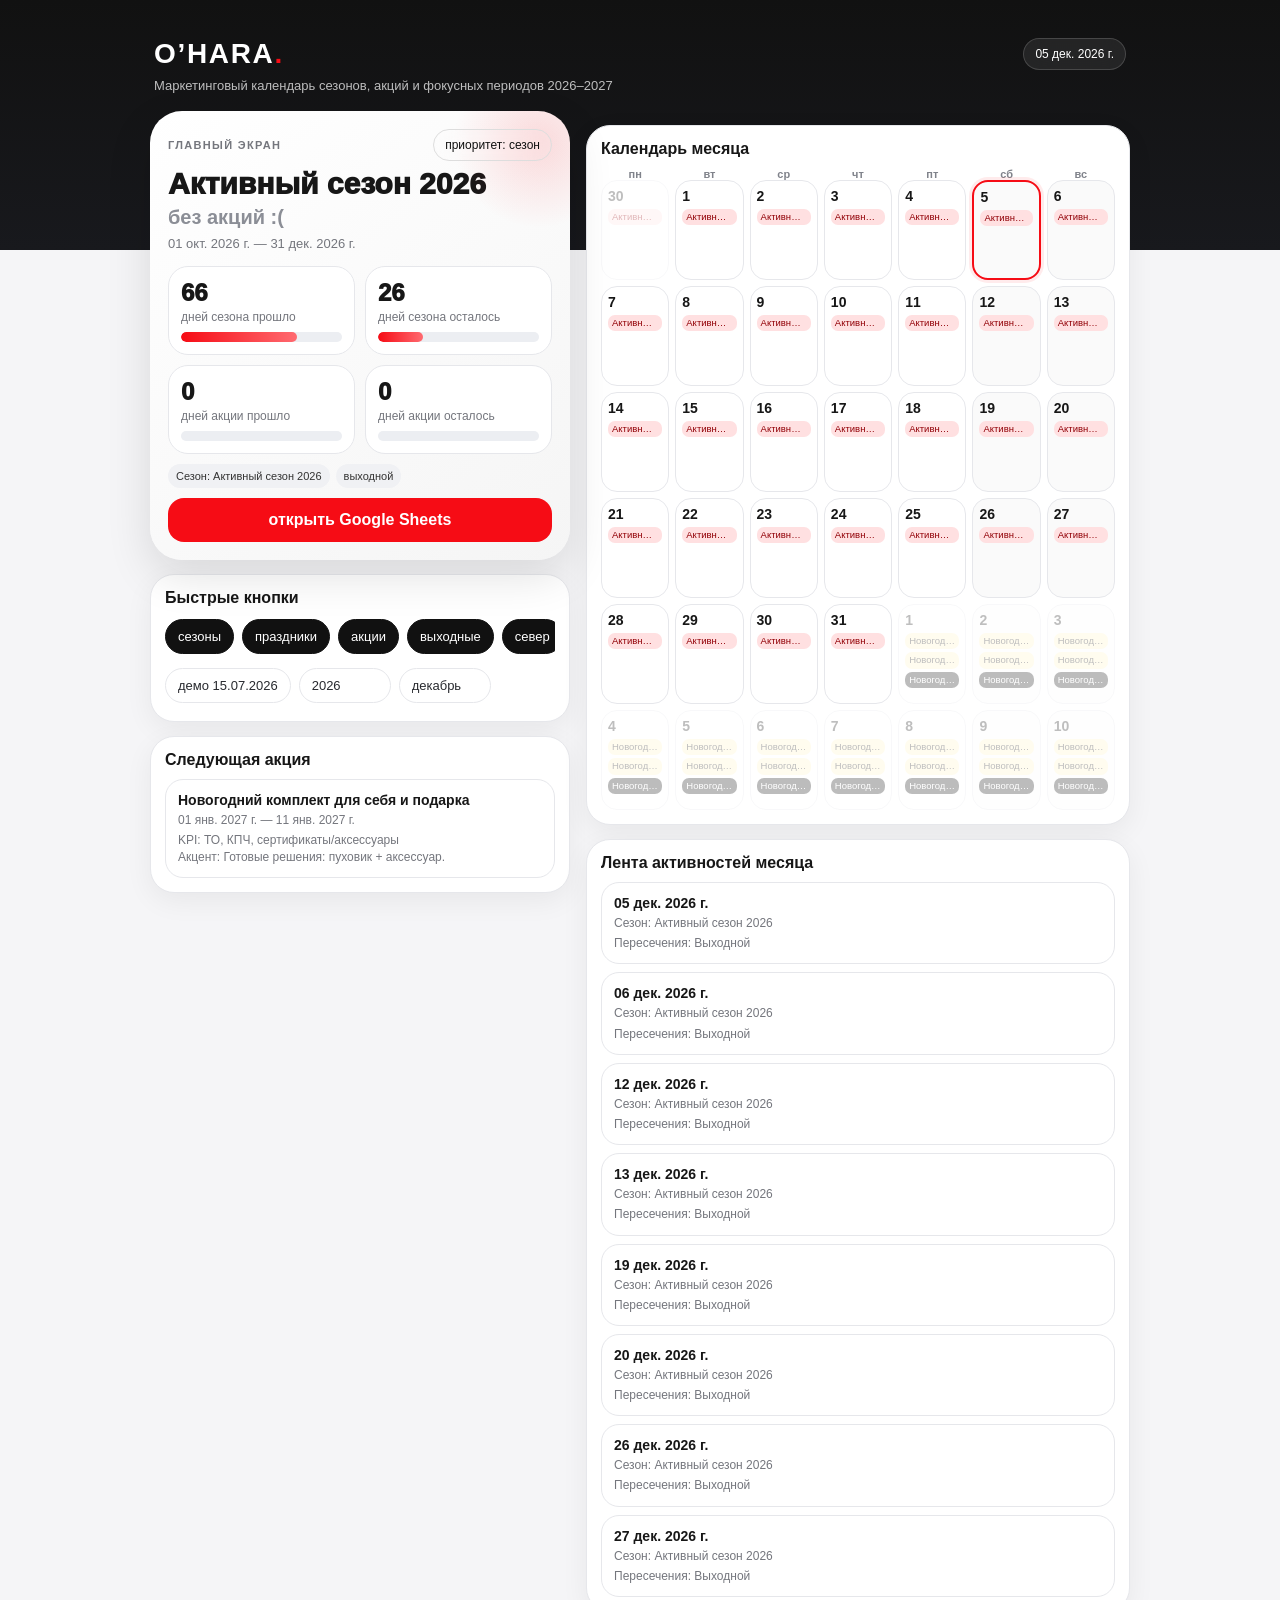
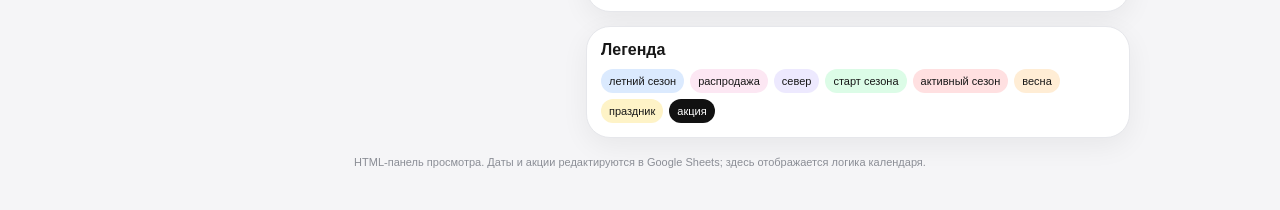
==== ohara-marketing/index.html @ 598d701b "Add O'HARA mobile marketing dashboard" ====
<!doctype html>
<html lang="ru">
<head>
<meta charset="utf-8" />
<meta name="viewport" content="width=device-width,initial-scale=1,viewport-fit=cover" />
<title>O’HARA — календарь акций</title>
<style>
:root{--red:#f60c15;--black:#101114;--ink:#171717;--muted:#74767d;--bg:#f5f5f7;--card:#fff;--line:#e6e7eb;--shadow:0 16px 45px rgba(16,17,20,.12);--radius:24px;--blue:#dbeafe;--pink:#fce7f3;--violet:#ede9fe;--green:#dcfce7;--orange:#ffedd5;--yellow:#fef3c7;--gray:#e5e7eb}
*{box-sizing:border-box}body{margin:0;background:linear-gradient(180deg,#111 0,#18191d 250px,#f5f5f7 250px);font-family:-apple-system,BlinkMacSystemFont,"Segoe UI",Roboto,Arial,sans-serif;color:var(--ink);padding:calc(env(safe-area-inset-top) + 12px) 12px 24px}button,select{font:inherit} .wrap{max-width:520px;margin:0 auto}.top{color:#fff;padding:14px 4px 18px}.brand{display:flex;align-items:center;justify-content:space-between;gap:10px}.logo{font-weight:900;letter-spacing:.06em;font-size:28px}.logo span{color:var(--red)}.pill{border:1px solid rgba(255,255,255,.16);background:rgba(255,255,255,.08);backdrop-filter:blur(12px);border-radius:999px;padding:8px 11px;font-size:12px;color:#fff}.subtitle{margin:8px 0 0;color:rgba(255,255,255,.72);font-size:13px}.hero{background:linear-gradient(145deg,#fff,#f5f5f5);border-radius:32px;padding:18px;box-shadow:var(--shadow);position:relative;overflow:hidden}.hero:before{content:"";position:absolute;right:-64px;top:-64px;width:190px;height:190px;background:radial-gradient(circle,var(--red),transparent 64%);opacity:.14}.row{display:flex;gap:10px;align-items:center;justify-content:space-between}.kicker{text-transform:uppercase;letter-spacing:.12em;color:var(--muted);font-size:11px;font-weight:800}.big{font-size:30px;line-height:1.02;font-weight:950;margin:8px 0 4px}.action{font-size:20px;font-weight:900;margin:6px 0;color:var(--red)}.empty{color:#8b8e96}.meta{color:var(--muted);font-size:13px;line-height:1.35}.cards{display:grid;grid-template-columns:1fr 1fr;gap:10px;margin-top:14px}.mini{background:#fff;border:1px solid var(--line);border-radius:20px;padding:12px}.num{font-size:24px;font-weight:950}.lab{font-size:12px;color:var(--muted);margin-top:3px}.bar{height:10px;background:#eceef2;border-radius:999px;overflow:hidden;margin-top:8px}.fill{height:100%;background:linear-gradient(90deg,var(--red),#ff6a70);border-radius:999px;width:0}.section{margin-top:14px;background:var(--card);border:1px solid var(--line);border-radius:var(--radius);box-shadow:0 8px 28px rgba(16,17,20,.06);padding:14px}.section h2{font-size:16px;margin:0 0 10px}.controls{display:flex;gap:8px;overflow:auto;padding:2px 0 4px;scrollbar-width:none}.controls button,.select{white-space:nowrap;border:1px solid var(--line);background:#fff;border-radius:999px;padding:9px 12px;font-size:13px;color:#282a2f}.controls button.on{background:#111;color:#fff;border-color:#111}.select{appearance:none;min-width:92px}.grid{display:grid;grid-template-columns:repeat(7,1fr);gap:6px}.dow{font-size:11px;color:#80838b;text-align:center;font-weight:800}.day{min-height:82px;border:1px solid var(--line);border-radius:16px;background:#fff;padding:7px 6px;position:relative;overflow:hidden}.day.dim{opacity:.28}.day.weekend{background:#fafafa}.day.today{border:2px solid var(--red);box-shadow:0 0 0 3px rgba(246,12,21,.08)}.dnum{font-weight:900;font-size:14px}.tags{display:flex;flex-direction:column;gap:3px;margin-top:5px}.tag{font-size:9.5px;line-height:1.1;border-radius:7px;padding:3px 4px;white-space:nowrap;overflow:hidden;text-overflow:ellipsis}.season{background:var(--blue)}.sale{background:var(--pink)}.north{background:var(--violet)}.start{background:var(--green)}.active{background:#ffe0e1;color:#920007}.spring{background:var(--orange)}.holiday{background:var(--yellow)}.change{background:var(--gray)}.promo{background:#111;color:#fff}.stack{display:flex;flex-direction:column;gap:8px}.item{border:1px solid var(--line);border-radius:18px;padding:12px;background:#fff}.item b{display:block;font-size:14px}.item p{margin:4px 0 0;color:var(--muted);font-size:12px;line-height:1.35}.chipline{display:flex;gap:6px;flex-wrap:wrap;margin-top:10px}.chip{font-size:11px;padding:6px 8px;border-radius:999px;background:#f0f1f4;color:#333}.chip.red{background:#ffe1e2;color:#9f050b}.modal{position:fixed;inset:0;background:rgba(0,0,0,.55);display:none;align-items:flex-end;z-index:10}.sheet{width:100%;max-width:520px;margin:0 auto;background:#fff;border-radius:28px 28px 0 0;padding:18px 16px calc(env(safe-area-inset-bottom) + 20px);box-shadow:0 -18px 55px rgba(0,0,0,.25)}.sheet h3{margin:0 0 8px;font-size:22px}.close{width:100%;margin-top:14px;border:none;background:#111;color:#fff;border-radius:16px;padding:14px;font-weight:800}.link{display:block;margin-top:10px;color:#fff;text-decoration:none;background:var(--red);border-radius:16px;padding:13px;text-align:center;font-weight:900}.foot{font-size:11px;color:#8b8e96;text-align:center;margin:18px 0}.legend{display:flex;gap:6px;flex-wrap:wrap}.legend span{font-size:11px;border-radius:999px;padding:6px 8px;background:#eee}.danger{background:#fff1f2!important;color:#9f1239!important}.ok{background:#ecfdf5!important;color:#047857!important}@media(min-width:700px){body{padding-top:24px}.wrap{max-width:980px}.main{display:grid;grid-template-columns:420px 1fr;gap:16px}.hero{position:sticky;top:16px}.day{min-height:100px}}
</style>
</head>
<body>
<div class="wrap">
  <div class="top"><div class="brand"><div class="logo">O’HARA<span>.</span></div><div class="pill" id="todayPill">сегодня</div></div><div class="subtitle">Маркетинговый календарь сезонов, акций и фокусных периодов 2026–2027</div></div>
  <div class="main">
    <div>
      <div class="hero">
        <div class="row"><div class="kicker">главный экран</div><div class="pill" style="color:#111;border-color:#ddd" id="priority">приоритет</div></div>
        <div class="big" id="seasonName">—</div>
        <div class="action" id="actionName">—</div>
        <div class="meta" id="seasonDates">—</div>
        <div class="cards">
          <div class="mini"><div class="num" id="seasonPassed">0</div><div class="lab">дней сезона прошло</div><div class="bar"><div class="fill" id="seasonBar"></div></div></div>
          <div class="mini"><div class="num" id="seasonLeft">0</div><div class="lab">дней сезона осталось</div><div class="bar"><div class="fill" id="seasonLeftBar"></div></div></div>
          <div class="mini"><div class="num" id="actionPassed">0</div><div class="lab">дней акции прошло</div><div class="bar"><div class="fill" id="actionBar"></div></div></div>
          <div class="mini"><div class="num" id="actionLeft">0</div><div class="lab">дней акции осталось</div><div class="bar"><div class="fill" id="actionLeftBar"></div></div></div>
        </div>
        <div class="chipline" id="layers"></div>
        <a class="link" href="https://docs.google.com/spreadsheets/d/1h8SaMeYRjYlYLNPj-rJWxGEl3Amv5LrGj9vTaSpFnF4/edit" target="_blank">открыть Google Sheets</a>
      </div>
      <div class="section"><h2>Быстрые кнопки</h2><div class="controls" id="toggles"></div><div class="controls" style="margin-top:8px"><button id="demoBtn">демо 15.07.2026</button><select class="select" id="yearSel"><option>2026</option><option>2027</option></select><select class="select" id="monthSel"></select></div></div>
      <div class="section"><h2>Следующая акция</h2><div class="stack" id="nextBox"></div></div>
    </div>
    <div>
      <div class="section"><h2>Календарь месяца</h2><div class="grid" id="dow"></div><div class="grid" id="calendar"></div></div>
      <div class="section"><h2>Лента активностей месяца</h2><div class="stack" id="feed"></div></div>
      <div class="section"><h2>Легенда</h2><div class="legend"><span style="background:var(--blue)">летний сезон</span><span style="background:var(--pink)">распродажа</span><span style="background:var(--violet)">север</span><span style="background:var(--green)">старт сезона</span><span style="background:#ffe0e1">активный сезон</span><span style="background:var(--orange)">весна</span><span style="background:var(--yellow)">праздник</span><span style="background:#111;color:#fff">акция</span></div></div>
    </div>
  </div>
  <div class="foot">HTML-панель просмотра. Даты и акции редактируются в Google Sheets; здесь отображается логика календаря.</div>
</div>
<div class="modal" id="modal"><div class="sheet"><h3 id="mTitle">День</h3><div id="mBody" class="stack"></div><button class="close" onclick="modal.style.display='none'">закрыть</button></div></div>
<script>
const sheetUrl='https://docs.google.com/spreadsheets/d/1h8SaMeYRjYlYLNPj-rJWxGEl3Amv5LrGj9vTaSpFnF4/edit';
const months=['январь','февраль','март','апрель','май','июнь','июль','август','сентябрь','октябрь','ноябрь','декабрь'];
const periods=[
['Новогодний сезон 2026','Сезон','2026-01-01','2026-01-11','holiday'],['Смена коллекции 2026','Сезон','2026-01-12','2026-02-28','change'],['Весенний сезон 2026','Сезон','2026-03-01','2026-05-09','spring'],['Летний сезон 2026','Сезон','2026-05-10','2026-06-30','season'],['Распродажа 2026','Сезон','2026-07-01','2026-08-31','sale'],['Северная распродажа 2026','Подпериод','2026-08-01','2026-08-31','north'],['Старт сезона 2026','Сезон','2026-09-01','2026-09-30','start'],['Активный сезон 2026','Сезон','2026-10-01','2026-12-31','active'],
['Новогодние каникулы 2026','Праздник','2026-01-01','2026-01-11','holiday'],['23 февраля 2026','Праздник','2026-02-23','2026-02-23','holiday'],['8 марта 2026','Праздник','2026-03-08','2026-03-09','holiday'],['Майские праздники 2026','Праздник','2026-05-01','2026-05-09','holiday'],['День России 2026','Праздник','2026-06-12','2026-06-12','holiday'],['4 ноября 2026','Праздник','2026-11-04','2026-11-04','holiday'],
['Новогодний сезон 2027','Сезон','2027-01-01','2027-01-11','holiday'],['Смена коллекции 2027','Сезон','2027-01-12','2027-02-28','change'],['Весенний сезон 2027','Сезон','2027-03-01','2027-05-09','spring'],['Летний сезон 2027','Сезон','2027-05-10','2027-06-30','season'],['Распродажа 2027','Сезон','2027-07-01','2027-08-31','sale'],['Северная распродажа 2027','Подпериод','2027-08-01','2027-08-31','north'],['Старт сезона 2027','Сезон','2027-09-01','2027-09-30','start'],['Активный сезон 2027','Сезон','2027-10-01','2027-12-31','active'],
['Новогодние каникулы 2027','Праздник','2027-01-01','2027-01-11','holiday'],['23 февраля 2027','Праздник','2027-02-23','2027-02-23','holiday'],['8 марта 2027','Праздник','2027-03-08','2027-03-08','holiday'],['Майские праздники 2027','Праздник','2027-05-01','2027-05-09','holiday'],['День России 2027','Праздник','2027-06-12','2027-06-14','holiday'],['4 ноября 2027','Праздник','2027-11-04','2027-11-04','holiday']
].map(x=>({name:x[0],type:x[1],start:D(x[2]),end:D(x[3]),cls:x[4]}));
const promos=[
{name:'20% на второе изделие',period:'Распродажа 2026',start:D('2026-07-01'),end:D('2026-07-31'),kpi:'КПЧ, средний чек, доля чеков 2+ изделия',why:'Механика уже понятна продавцам и хорошо работает в межсезонье.',focus:'Предлагать второе изделие сразу после выбора первого.',status:'Активна'},
{name:'Привет для Димы',period:'Распродажа 2026',start:D('2026-07-01'),end:D('2026-07-30'),kpi:'КПЧ, средний чек, доля чеков 2+ изделия, скорость распродажи',why:'Тестовая акция для проверки логики: распродажа перекрывает летний сезон и становится главным фокусом экрана.',focus:'Проверяем: 1 июля акция появляется, на главной панели видна активная акция.',status:'Активна'},
{name:'Северный старт: второе изделие выгоднее',period:'Северная распродажа 2026',start:D('2026-08-01'),end:D('2026-08-31'),kpi:'ТО северных магазинов, конверсия, остатки',why:'В северных регионах раньше возникает потребность в верхней одежде.',focus:'Собирать комплект под холодный сезон.',status:'Активна'},
{name:'Старт сезона: образ целиком',period:'Старт сезона 2026',start:D('2026-09-01'),end:D('2026-09-14'),kpi:'Средний чек, аксессуары, доля комплектов',why:'В начале сезона клиент готов выбирать новинку и образ.',focus:'Куртка/пуховик + шапка/шарф/перчатки.',status:'Активна'},
{name:'Активный сезон: подарок при покупке от порога',period:'Активный сезон 2026',start:D('2026-10-01'),end:D('2026-10-14'),kpi:'Средний чек, добор до порога, аксессуары',why:'В пиковый спрос подарок усиливает ценность без прямого снижения цены.',focus:'Довести чек до порога подарка.',status:'Активна'},
{name:'Новогодний комплект для себя и подарка',period:'Новогодний сезон 2027',start:D('2027-01-01'),end:D('2027-01-11'),kpi:'ТО, КПЧ, сертификаты/аксессуары',why:'В праздники покупают для себя и близких, хорошо работают комплекты.',focus:'Готовые решения: пуховик + аксессуар.',status:'Активна'},
{name:'Весенний апгрейд: ветровка + аксессуар',period:'Весенний сезон 2027',start:D('2027-03-01'),end:D('2027-03-15'),kpi:'Продажи весны, аксессуары, средний чек',why:'Весной важно быстро переключить клиента с зимы на лёгкую верхнюю одежду.',focus:'Лёгкость, обновление гардероба, готовый образ.',status:'Активна'},
{name:'День 8 марта: подарок к покупке',period:'Весенний сезон 2027',start:D('2027-03-06'),end:D('2027-03-08'),kpi:'Трафик, конверсия, подарочные покупки',why:'Короткий повод усиливает эмоциональную покупку.',focus:'Подарок/аксессуар как приятное дополнение.',status:'Активна'},
{name:'Майские: лёгкая куртка на поездку',period:'Весенний сезон 2027',start:D('2027-05-01'),end:D('2027-05-09'),kpi:'Продажи ветровок, жилетов, конверсия',why:'Перед поездками клиенту нужна практичная лёгкая верхняя одежда.',focus:'Погода, дорога, дача, прогулки.',status:'Активна'}];
const state={show:{seasons:true,holidays:true,promos:true,weekends:true,north:true},demo:false,year:2026,month:4};
function D(s){let [y,m,d]=s.split('-').map(Number);return new Date(y,m-1,d,12)}function fmt(d){return d.toLocaleDateString('ru-RU',{day:'2-digit',month:'short',year:'numeric'})}function days(a,b){return Math.floor((DISO(b)-DISO(a))/86400000)+1}function DISO(d){return new Date(d.getFullYear(),d.getMonth(),d.getDate(),12)}function inRange(d,x){let t=DISO(d);return t>=x.start&&t<=x.end}function activePeriods(d){return periods.filter(p=>inRange(d,p))}function activePromos(d){return promos.filter(p=>p.status!=='Выключена'&&inRange(d,p))}function pct(a,b){return b?Math.max(0,Math.min(100,Math.round(a/b*100))):0}function clsFor(p){return p.cls||'season'}function isWeekend(d){let n=d.getDay();return n===0||n===6}function dayDiff(a,b){return Math.floor((DISO(a)-DISO(b))/86400000)}function dateKey(d){return d.toISOString().slice(0,10)}function viewDate(){return state.demo?D('2026-07-15'):new Date(new Date().getFullYear(),new Date().getMonth(),new Date().getDate(),12)}
function render(){let vd=viewDate();state.year=state.demo?2026:state.year; if(!state.demo&&document.activeElement?.id!=='yearSel'&&document.activeElement?.id!=='monthSel'){state.year=vd.getFullYear();state.month=vd.getMonth()}document.getElementById('todayPill').textContent=fmt(vd);yearSel.value=state.year;monthSel.value=state.month;renderHero(vd);renderToggles();renderCalendar();renderFeed();}
function renderHero(d){let ps=activePeriods(d), main=ps.find(p=>p.type==='Сезон')||ps[0], aps=activePromos(d), act=aps[0];seasonName.textContent=main?main.name:'Сезон не найден';actionName.textContent=act?act.name:'без акций :(';actionName.className='action '+(act?'':'empty');priority.textContent=act?'приоритет: акция':'приоритет: сезон';seasonDates.textContent=main?`${fmt(main.start)} — ${fmt(main.end)}`:'—';let sDays=main?days(main.start,main.end):0,sPassed=main?Math.max(0,dayDiff(d,main.start)+1):0,sLeft=main?Math.max(0,dayDiff(main.end,d)):0;seasonPassed.textContent=sPassed;seasonLeft.textContent=sLeft;seasonBar.style.width=pct(sPassed,sDays)+'%';seasonLeftBar.style.width=pct(sLeft,sDays)+'%';let aDays=act?days(act.start,act.end):0,aPassed=act?Math.max(0,dayDiff(d,act.start)+1):0,aLeft=act?Math.max(0,dayDiff(act.end,d)):0;actionPassed.textContent=aPassed;actionLeft.textContent=aLeft;actionBar.style.width=pct(aPassed,aDays)+'%';actionLeftBar.style.width=pct(aLeft,aDays)+'%';let layer=[];ps.forEach(p=>layer.push(`<span class="chip ${p.type==='Праздник'?'red':''}">${p.type}: ${p.name}</span>`));aps.forEach(p=>layer.push(`<span class="chip red">акция: ${p.name}</span>`));if(isWeekend(d))layer.push('<span class="chip">выходной</span>');layers.innerHTML=layer.join('')||'<span class="chip danger">слоёв нет</span>';let next=promos.filter(p=>p.start>DISO(d)&&p.status!=='Выключена').sort((a,b)=>a.start-b.start)[0];nextBox.innerHTML=next?card(next.name,`${fmt(next.start)} — ${fmt(next.end)}`,`KPI: ${next.kpi}<br>Акцент: ${next.focus}`):'<div class="item"><b>не запланирована</b><p>Промо-пустота. Хорошо видно, где нужен запуск.</p></div>'}
function card(t,m,p){return `<div class="item"><b>${t}</b><p>${m}</p><p>${p}</p></div>`}
function renderToggles(){let defs=[['seasons','сезоны'],['holidays','праздники'],['promos','акции'],['weekends','выходные'],['north','север']];toggles.innerHTML=defs.map(([k,t])=>`<button class="${state.show[k]?'on':''}" onclick="state.show.${k}=!state.show.${k};render()">${t}</button>`).join('');demoBtn.className=state.demo?'on':'';demoBtn.textContent=state.demo?'демо включено: 15.07.2026':'демо 15.07.2026'}
function renderCalendar(){dow.innerHTML=['пн','вт','ср','чт','пт','сб','вс'].map(x=>`<div class="dow">${x}</div>`).join('');let first=new Date(state.year,state.month,1,12),start=new Date(first);start.setDate(1-((first.getDay()+6)%7));let cells=[];for(let i=0;i<42;i++){let d=new Date(start);d.setDate(start.getDate()+i);let dim=d.getMonth()!==state.month, today=dateKey(d)===dateKey(viewDate()), weekend=isWeekend(d);let ps=activePeriods(d),aps=activePromos(d);let tags=[];ps.forEach(p=>{if((p.type==='Праздник'&&!state.show.holidays)||(p.type!=='Праздник'&&!state.show.seasons)||(p.cls==='north'&&!state.show.north))return;tags.push(`<span class="tag ${clsFor(p)}">${p.name}</span>`)});if(state.show.promos)aps.forEach(p=>tags.push(`<span class="tag promo">${p.name}</span>`));cells.push(`<div class="day ${dim?'dim':''} ${weekend&&state.show.weekends?'weekend':''} ${today?'today':''}" onclick="openDay('${dateKey(d)}')"><div class="dnum">${d.getDate()}</div><div class="tags">${tags.slice(0,4).join('')}</div></div>`)}calendar.innerHTML=cells.join('')}
function renderFeed(){let rows=[];for(let d=new Date(state.year,state.month,1,12);d.getMonth()===state.month;d.setDate(d.getDate()+1)){let ps=activePeriods(d),aps=activePromos(d);if(ps.length||aps.length||isWeekend(d)){let chunks=[];ps.forEach(p=>chunks.push(`${p.type}: ${p.name}`));aps.forEach(p=>chunks.push(`Акция: ${p.name}`));if(isWeekend(d))chunks.push('Выходной');if(chunks.length>1)rows.push(card(fmt(d),chunks[0],`Пересечения: ${chunks.slice(1).join(' · ')}`))}}feed.innerHTML=rows.slice(0,18).join('')||'<div class="item"><b>пусто</b><p>В этом месяце нет активностей.</p></div>'}
function openDay(key){let d=D(key),ps=activePeriods(d),aps=activePromos(d);mTitle.textContent=fmt(d);let rows=[];ps.forEach(p=>rows.push(card(p.name,p.type,`${fmt(p.start)} — ${fmt(p.end)}`)));aps.forEach(p=>rows.push(card(p.name,'Акция',`Почему: ${p.why}<br>KPI: ${p.kpi}<br>Акцент: ${p.focus}`)));if(isWeekend(d))rows.push(card('Выходной','Отдельный слой календаря','Учитываем в подсчёте дней сезона и активности.'));mBody.innerHTML=rows.join('')||card('без активностей','—','На этот день ничего не назначено.');modal.style.display='flex'}
months.forEach((m,i)=>monthSel.insertAdjacentHTML('beforeend',`<option value="${i}">${m}</option>`));yearSel.onchange=()=>{state.demo=false;state.year=+yearSel.value;render()};monthSel.onchange=()=>{state.demo=false;state.month=+monthSel.value;render()};demoBtn.onclick=()=>{state.demo=!state.demo;state.year=2026;state.month=6;render()};render();
</script>
</body>
</html>
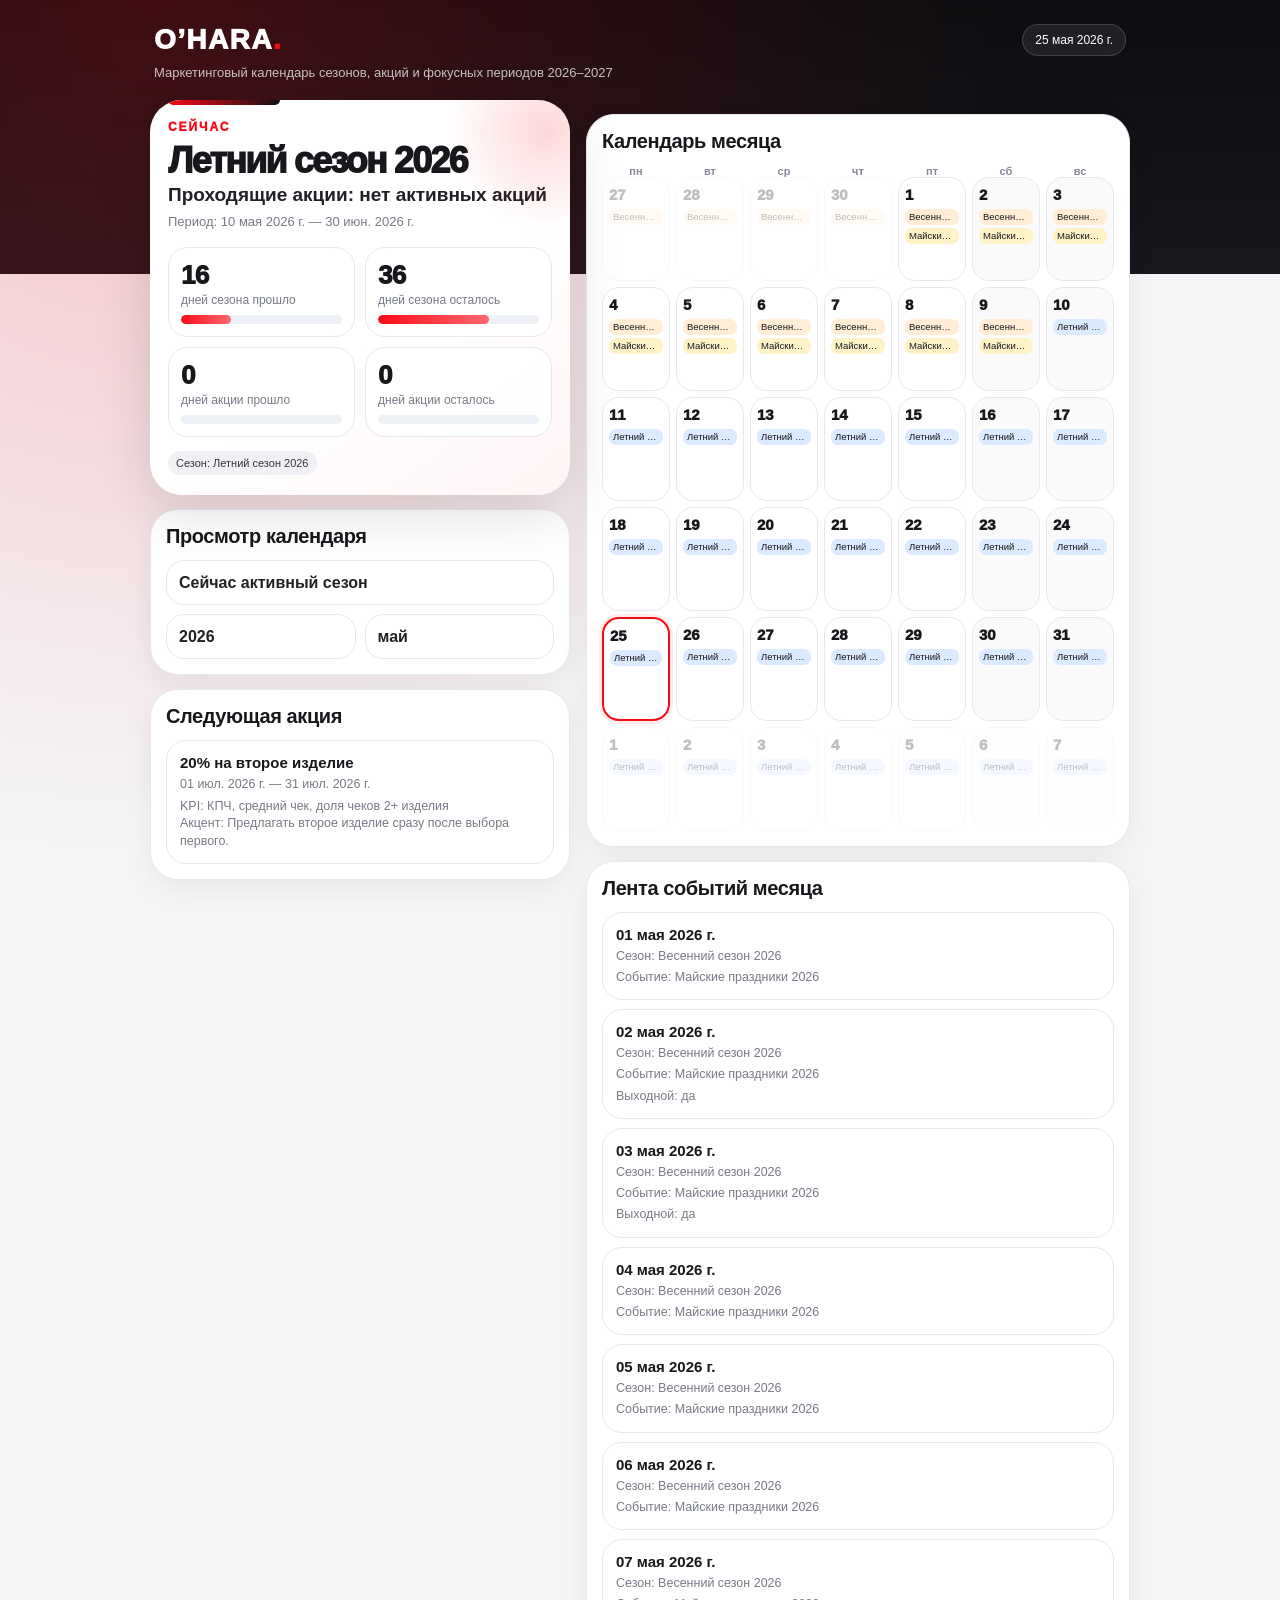
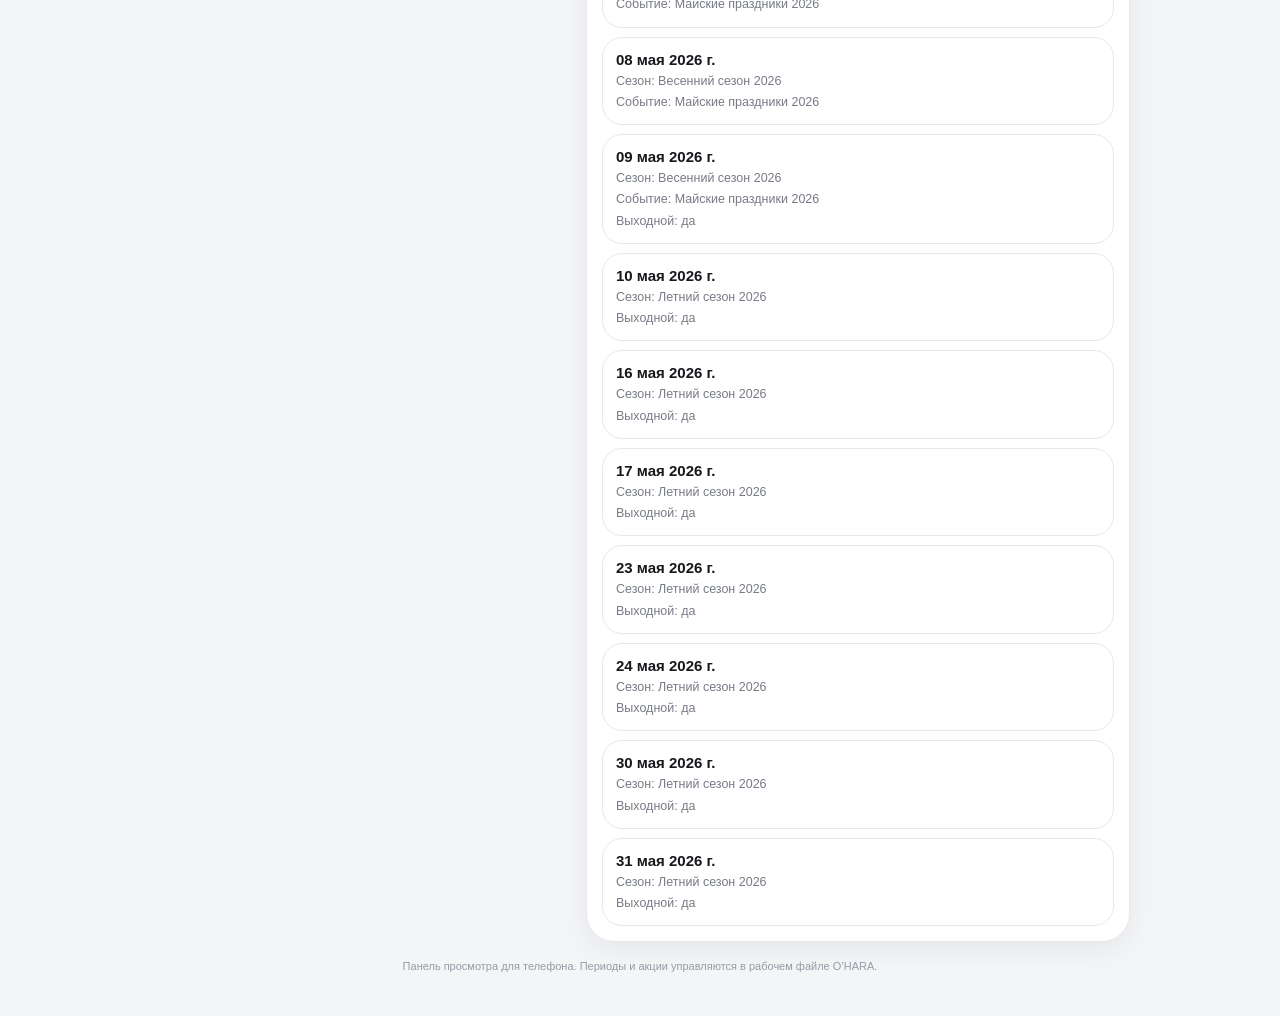
==== commit 4b82c8d7: "Refine O'HARA marketing dashboard UI" ====
--- a/ohara-marketing/index.html
+++ b/ohara-marketing/index.html
@@ -1,74 +1,65 @@
 <!doctype html>
 <html lang="ru">
 <head>
-<meta charset="utf-8" />
-<meta name="viewport" content="width=device-width,initial-scale=1,viewport-fit=cover" />
-<title>O’HARA — календарь акций</title>
+<meta charset="utf-8"><meta name="viewport" content="width=device-width,initial-scale=1,viewport-fit=cover"><title>O’HARA — маркетинг-календарь</title>
 <style>
-:root{--red:#f60c15;--black:#101114;--ink:#171717;--muted:#74767d;--bg:#f5f5f7;--card:#fff;--line:#e6e7eb;--shadow:0 16px 45px rgba(16,17,20,.12);--radius:24px;--blue:#dbeafe;--pink:#fce7f3;--violet:#ede9fe;--green:#dcfce7;--orange:#ffedd5;--yellow:#fef3c7;--gray:#e5e7eb}
-*{box-sizing:border-box}body{margin:0;background:linear-gradient(180deg,#111 0,#18191d 250px,#f5f5f7 250px);font-family:-apple-system,BlinkMacSystemFont,"Segoe UI",Roboto,Arial,sans-serif;color:var(--ink);padding:calc(env(safe-area-inset-top) + 12px) 12px 24px}button,select{font:inherit} .wrap{max-width:520px;margin:0 auto}.top{color:#fff;padding:14px 4px 18px}.brand{display:flex;align-items:center;justify-content:space-between;gap:10px}.logo{font-weight:900;letter-spacing:.06em;font-size:28px}.logo span{color:var(--red)}.pill{border:1px solid rgba(255,255,255,.16);background:rgba(255,255,255,.08);backdrop-filter:blur(12px);border-radius:999px;padding:8px 11px;font-size:12px;color:#fff}.subtitle{margin:8px 0 0;color:rgba(255,255,255,.72);font-size:13px}.hero{background:linear-gradient(145deg,#fff,#f5f5f5);border-radius:32px;padding:18px;box-shadow:var(--shadow);position:relative;overflow:hidden}.hero:before{content:"";position:absolute;right:-64px;top:-64px;width:190px;height:190px;background:radial-gradient(circle,var(--red),transparent 64%);opacity:.14}.row{display:flex;gap:10px;align-items:center;justify-content:space-between}.kicker{text-transform:uppercase;letter-spacing:.12em;color:var(--muted);font-size:11px;font-weight:800}.big{font-size:30px;line-height:1.02;font-weight:950;margin:8px 0 4px}.action{font-size:20px;font-weight:900;margin:6px 0;color:var(--red)}.empty{color:#8b8e96}.meta{color:var(--muted);font-size:13px;line-height:1.35}.cards{display:grid;grid-template-columns:1fr 1fr;gap:10px;margin-top:14px}.mini{background:#fff;border:1px solid var(--line);border-radius:20px;padding:12px}.num{font-size:24px;font-weight:950}.lab{font-size:12px;color:var(--muted);margin-top:3px}.bar{height:10px;background:#eceef2;border-radius:999px;overflow:hidden;margin-top:8px}.fill{height:100%;background:linear-gradient(90deg,var(--red),#ff6a70);border-radius:999px;width:0}.section{margin-top:14px;background:var(--card);border:1px solid var(--line);border-radius:var(--radius);box-shadow:0 8px 28px rgba(16,17,20,.06);padding:14px}.section h2{font-size:16px;margin:0 0 10px}.controls{display:flex;gap:8px;overflow:auto;padding:2px 0 4px;scrollbar-width:none}.controls button,.select{white-space:nowrap;border:1px solid var(--line);background:#fff;border-radius:999px;padding:9px 12px;font-size:13px;color:#282a2f}.controls button.on{background:#111;color:#fff;border-color:#111}.select{appearance:none;min-width:92px}.grid{display:grid;grid-template-columns:repeat(7,1fr);gap:6px}.dow{font-size:11px;color:#80838b;text-align:center;font-weight:800}.day{min-height:82px;border:1px solid var(--line);border-radius:16px;background:#fff;padding:7px 6px;position:relative;overflow:hidden}.day.dim{opacity:.28}.day.weekend{background:#fafafa}.day.today{border:2px solid var(--red);box-shadow:0 0 0 3px rgba(246,12,21,.08)}.dnum{font-weight:900;font-size:14px}.tags{display:flex;flex-direction:column;gap:3px;margin-top:5px}.tag{font-size:9.5px;line-height:1.1;border-radius:7px;padding:3px 4px;white-space:nowrap;overflow:hidden;text-overflow:ellipsis}.season{background:var(--blue)}.sale{background:var(--pink)}.north{background:var(--violet)}.start{background:var(--green)}.active{background:#ffe0e1;color:#920007}.spring{background:var(--orange)}.holiday{background:var(--yellow)}.change{background:var(--gray)}.promo{background:#111;color:#fff}.stack{display:flex;flex-direction:column;gap:8px}.item{border:1px solid var(--line);border-radius:18px;padding:12px;background:#fff}.item b{display:block;font-size:14px}.item p{margin:4px 0 0;color:var(--muted);font-size:12px;line-height:1.35}.chipline{display:flex;gap:6px;flex-wrap:wrap;margin-top:10px}.chip{font-size:11px;padding:6px 8px;border-radius:999px;background:#f0f1f4;color:#333}.chip.red{background:#ffe1e2;color:#9f050b}.modal{position:fixed;inset:0;background:rgba(0,0,0,.55);display:none;align-items:flex-end;z-index:10}.sheet{width:100%;max-width:520px;margin:0 auto;background:#fff;border-radius:28px 28px 0 0;padding:18px 16px calc(env(safe-area-inset-bottom) + 20px);box-shadow:0 -18px 55px rgba(0,0,0,.25)}.sheet h3{margin:0 0 8px;font-size:22px}.close{width:100%;margin-top:14px;border:none;background:#111;color:#fff;border-radius:16px;padding:14px;font-weight:800}.link{display:block;margin-top:10px;color:#fff;text-decoration:none;background:var(--red);border-radius:16px;padding:13px;text-align:center;font-weight:900}.foot{font-size:11px;color:#8b8e96;text-align:center;margin:18px 0}.legend{display:flex;gap:6px;flex-wrap:wrap}.legend span{font-size:11px;border-radius:999px;padding:6px 8px;background:#eee}.danger{background:#fff1f2!important;color:#9f1239!important}.ok{background:#ecfdf5!important;color:#047857!important}@media(min-width:700px){body{padding-top:24px}.wrap{max-width:980px}.main{display:grid;grid-template-columns:420px 1fr;gap:16px}.hero{position:sticky;top:16px}.day{min-height:100px}}
+:root{--red:#f60c15;--black:#0c0d10;--ink:#17181c;--muted:#777b86;--bg:#f4f5f7;--card:#fff;--line:#e7e8ed;--shadow:0 18px 55px rgba(12,13,17,.14);--blue:#dbeafe;--pink:#fce7f3;--violet:#ede9fe;--green:#dcfce7;--orange:#ffedd5;--yellow:#fef3c7;--gray:#e5e7eb}*{box-sizing:border-box;-webkit-tap-highlight-color:transparent}body{margin:0;background:radial-gradient(circle at 12% 0,rgba(246,12,21,.22),transparent 30%),linear-gradient(180deg,#0c0d10 0,#17181d 274px,#f4f5f7 274px);font-family:-apple-system,BlinkMacSystemFont,"Segoe UI",Roboto,Arial,sans-serif;color:var(--ink);padding:calc(env(safe-area-inset-top) + 12px) 12px 26px}button,select{font:inherit}.wrap{max-width:540px;margin:0 auto}.top{color:#fff;padding:12px 4px 18px}.brand{display:flex;align-items:center;justify-content:space-between;gap:10px}.logo{font-size:28px;font-weight:950;letter-spacing:.05em}.logo i{font-style:normal;color:var(--red)}.date-pill{border:1px solid rgba(255,255,255,.16);background:rgba(255,255,255,.08);backdrop-filter:blur(14px);border-radius:999px;padding:8px 12px;font-size:12px;color:#fff}.subtitle{margin-top:8px;color:rgba(255,255,255,.74);font-size:13px;line-height:1.35}.hero{background:linear-gradient(145deg,#fff 0,#fff 58%,#fff4f5 100%);border-radius:32px;padding:20px 18px;box-shadow:var(--shadow);position:relative;overflow:hidden}.hero:before{content:"";position:absolute;right:-80px;top:-75px;width:210px;height:210px;background:radial-gradient(circle,var(--red),transparent 66%);opacity:.16}.hero:after{content:"";position:absolute;left:18px;top:0;width:112px;height:5px;background:linear-gradient(90deg,var(--red),#111);border-radius:0 0 999px 999px}.eyebrow{font-size:12px;letter-spacing:.16em;text-transform:uppercase;color:var(--red);font-weight:950}.title{font-size:36px;line-height:.98;font-weight:950;letter-spacing:-.05em;margin:9px 0 6px}.action{font-size:19px;font-weight:900;color:#202127;margin:0 0 7px}.action b{color:var(--red)}.muted{font-size:13px;line-height:1.38;color:var(--muted)}.cards{display:grid;grid-template-columns:1fr 1fr;gap:10px;margin-top:16px}.mini{background:rgba(255,255,255,.92);border:1px solid var(--line);border-radius:20px;padding:12px}.num{font-size:26px;font-weight:950;letter-spacing:-.03em}.lab{font-size:12px;color:var(--muted);margin-top:2px}.bar{height:9px;background:#edf0f4;border-radius:999px;overflow:hidden;margin-top:8px}.fill{height:100%;background:linear-gradient(90deg,var(--red),#ff6870);border-radius:999px}.layers{display:flex;gap:7px;flex-wrap:wrap;margin-top:14px}.chip{font-size:11px;padding:6px 8px;border-radius:999px;background:#f0f1f4;color:#34363c}.chip.red{background:#ffe1e3;color:#9f050b}.section{margin-top:14px;background:var(--card);border:1px solid var(--line);border-radius:28px;box-shadow:0 8px 28px rgba(12,13,17,.06);padding:15px}.section h2{font-size:20px;margin:0 0 12px;letter-spacing:-.02em}.controls{display:grid;grid-template-columns:1fr 1fr;gap:9px}.select{width:100%;border:1px solid var(--line);background:#fff;border-radius:18px;padding:13px 12px;font-weight:800;color:#222;appearance:none}.select.wide{grid-column:1/-1}.grid{display:grid;grid-template-columns:repeat(7,1fr);gap:6px}.dow{font-size:11px;color:#858995;text-align:center;font-weight:900;text-transform:lowercase}.day{min-height:82px;border:1px solid var(--line);border-radius:17px;background:#fff;padding:8px 6px;position:relative;overflow:hidden}.day.dim{opacity:.28}.day.weekend{background:#fafafa}.day.today{border:2px solid var(--red);box-shadow:0 0 0 3px rgba(246,12,21,.08)}.dnum{font-weight:950;font-size:15px}.tags{display:flex;flex-direction:column;gap:3px;margin-top:6px}.tag{font-size:9.5px;line-height:1.1;border-radius:7px;padding:3px 4px;white-space:nowrap;overflow:hidden;text-overflow:ellipsis}.season{background:var(--blue)}.sale{background:var(--pink)}.north{background:var(--violet)}.start{background:var(--green)}.active{background:#ffe0e1;color:#920007}.spring{background:var(--orange)}.holiday{background:var(--yellow)}.change{background:var(--gray)}.promo{background:#111;color:#fff}.stack{display:flex;flex-direction:column;gap:9px}.item{border:1px solid var(--line);border-radius:20px;padding:13px;background:#fff}.item b{display:block;font-size:15px}.item p{margin:5px 0 0;color:var(--muted);font-size:12.5px;line-height:1.38}.line{display:block;margin-top:4px}.modal{position:fixed;inset:0;background:rgba(0,0,0,.56);display:none;align-items:flex-end;z-index:10}.sheet{width:100%;max-width:540px;margin:0 auto;background:#fff;border-radius:28px 28px 0 0;padding:18px 16px calc(env(safe-area-inset-bottom) + 20px);box-shadow:0 -18px 55px rgba(0,0,0,.25)}.sheet h3{margin:0 0 8px;font-size:23px}.close{width:100%;margin-top:14px;border:none;background:#111;color:#fff;border-radius:16px;padding:14px;font-weight:900}.foot{font-size:11px;color:#969aa4;text-align:center;margin:18px 0}.hidden{display:none!important}@media(min-width:720px){.wrap{max-width:980px}.main{display:grid;grid-template-columns:420px 1fr;gap:16px}.hero{position:sticky;top:16px}.day{min-height:104px}}
 </style>
 </head>
 <body>
 <div class="wrap">
-  <div class="top"><div class="brand"><div class="logo">O’HARA<span>.</span></div><div class="pill" id="todayPill">сегодня</div></div><div class="subtitle">Маркетинговый календарь сезонов, акций и фокусных периодов 2026–2027</div></div>
+  <div class="top"><div class="brand"><div class="logo">O’HARA<i>.</i></div><div class="date-pill" id="todayPill">сегодня</div></div><div class="subtitle">Маркетинговый календарь сезонов, акций и фокусных периодов 2026–2027</div></div>
   <div class="main">
     <div>
       <div class="hero">
-        <div class="row"><div class="kicker">главный экран</div><div class="pill" style="color:#111;border-color:#ddd" id="priority">приоритет</div></div>
-        <div class="big" id="seasonName">—</div>
+        <div class="eyebrow" id="modeLabel">сейчас</div>
+        <div class="title" id="seasonName">—</div>
         <div class="action" id="actionName">—</div>
-        <div class="meta" id="seasonDates">—</div>
+        <div class="muted" id="seasonDates">—</div>
         <div class="cards">
           <div class="mini"><div class="num" id="seasonPassed">0</div><div class="lab">дней сезона прошло</div><div class="bar"><div class="fill" id="seasonBar"></div></div></div>
           <div class="mini"><div class="num" id="seasonLeft">0</div><div class="lab">дней сезона осталось</div><div class="bar"><div class="fill" id="seasonLeftBar"></div></div></div>
           <div class="mini"><div class="num" id="actionPassed">0</div><div class="lab">дней акции прошло</div><div class="bar"><div class="fill" id="actionBar"></div></div></div>
           <div class="mini"><div class="num" id="actionLeft">0</div><div class="lab">дней акции осталось</div><div class="bar"><div class="fill" id="actionLeftBar"></div></div></div>
         </div>
-        <div class="chipline" id="layers"></div>
-        <a class="link" href="https://docs.google.com/spreadsheets/d/1h8SaMeYRjYlYLNPj-rJWxGEl3Amv5LrGj9vTaSpFnF4/edit" target="_blank">открыть Google Sheets</a>
+        <div class="layers" id="layers"></div>
       </div>
-      <div class="section"><h2>Быстрые кнопки</h2><div class="controls" id="toggles"></div><div class="controls" style="margin-top:8px"><button id="demoBtn">демо 15.07.2026</button><select class="select" id="yearSel"><option>2026</option><option>2027</option></select><select class="select" id="monthSel"></select></div></div>
+      <div class="section"><h2>Просмотр календаря</h2><div class="controls"><select class="select wide" id="seasonSel"></select><select class="select" id="yearSel"><option>2026</option><option>2027</option></select><select class="select" id="monthSel"></select></div></div>
       <div class="section"><h2>Следующая акция</h2><div class="stack" id="nextBox"></div></div>
     </div>
     <div>
       <div class="section"><h2>Календарь месяца</h2><div class="grid" id="dow"></div><div class="grid" id="calendar"></div></div>
-      <div class="section"><h2>Лента активностей месяца</h2><div class="stack" id="feed"></div></div>
-      <div class="section"><h2>Легенда</h2><div class="legend"><span style="background:var(--blue)">летний сезон</span><span style="background:var(--pink)">распродажа</span><span style="background:var(--violet)">север</span><span style="background:var(--green)">старт сезона</span><span style="background:#ffe0e1">активный сезон</span><span style="background:var(--orange)">весна</span><span style="background:var(--yellow)">праздник</span><span style="background:#111;color:#fff">акция</span></div></div>
+      <div class="section"><h2>Лента событий месяца</h2><div class="stack" id="feed"></div></div>
     </div>
   </div>
-  <div class="foot">HTML-панель просмотра. Даты и акции редактируются в Google Sheets; здесь отображается логика календаря.</div>
+  <div class="foot">Панель просмотра для телефона. Периоды и акции управляются в рабочем файле O’HARA.</div>
 </div>
 <div class="modal" id="modal"><div class="sheet"><h3 id="mTitle">День</h3><div id="mBody" class="stack"></div><button class="close" onclick="modal.style.display='none'">закрыть</button></div></div>
 <script>
-const sheetUrl='https://docs.google.com/spreadsheets/d/1h8SaMeYRjYlYLNPj-rJWxGEl3Amv5LrGj9vTaSpFnF4/edit';
 const months=['январь','февраль','март','апрель','май','июнь','июль','август','сентябрь','октябрь','ноябрь','декабрь'];
-const periods=[
-['Новогодний сезон 2026','Сезон','2026-01-01','2026-01-11','holiday'],['Смена коллекции 2026','Сезон','2026-01-12','2026-02-28','change'],['Весенний сезон 2026','Сезон','2026-03-01','2026-05-09','spring'],['Летний сезон 2026','Сезон','2026-05-10','2026-06-30','season'],['Распродажа 2026','Сезон','2026-07-01','2026-08-31','sale'],['Северная распродажа 2026','Подпериод','2026-08-01','2026-08-31','north'],['Старт сезона 2026','Сезон','2026-09-01','2026-09-30','start'],['Активный сезон 2026','Сезон','2026-10-01','2026-12-31','active'],
-['Новогодние каникулы 2026','Праздник','2026-01-01','2026-01-11','holiday'],['23 февраля 2026','Праздник','2026-02-23','2026-02-23','holiday'],['8 марта 2026','Праздник','2026-03-08','2026-03-09','holiday'],['Майские праздники 2026','Праздник','2026-05-01','2026-05-09','holiday'],['День России 2026','Праздник','2026-06-12','2026-06-12','holiday'],['4 ноября 2026','Праздник','2026-11-04','2026-11-04','holiday'],
-['Новогодний сезон 2027','Сезон','2027-01-01','2027-01-11','holiday'],['Смена коллекции 2027','Сезон','2027-01-12','2027-02-28','change'],['Весенний сезон 2027','Сезон','2027-03-01','2027-05-09','spring'],['Летний сезон 2027','Сезон','2027-05-10','2027-06-30','season'],['Распродажа 2027','Сезон','2027-07-01','2027-08-31','sale'],['Северная распродажа 2027','Подпериод','2027-08-01','2027-08-31','north'],['Старт сезона 2027','Сезон','2027-09-01','2027-09-30','start'],['Активный сезон 2027','Сезон','2027-10-01','2027-12-31','active'],
-['Новогодние каникулы 2027','Праздник','2027-01-01','2027-01-11','holiday'],['23 февраля 2027','Праздник','2027-02-23','2027-02-23','holiday'],['8 марта 2027','Праздник','2027-03-08','2027-03-08','holiday'],['Майские праздники 2027','Праздник','2027-05-01','2027-05-09','holiday'],['День России 2027','Праздник','2027-06-12','2027-06-14','holiday'],['4 ноября 2027','Праздник','2027-11-04','2027-11-04','holiday']
-].map(x=>({name:x[0],type:x[1],start:D(x[2]),end:D(x[3]),cls:x[4]}));
+function D(s){let [y,m,d]=s.split('-').map(Number);return new Date(y,m-1,d,12)}function ISO(d){return new Date(d.getFullYear(),d.getMonth(),d.getDate(),12)}function fmt(d){return d.toLocaleDateString('ru-RU',{day:'2-digit',month:'short',year:'numeric'})}function days(a,b){return Math.floor((ISO(b)-ISO(a))/86400000)+1}function diff(a,b){return Math.floor((ISO(a)-ISO(b))/86400000)}function inRange(d,x){let t=ISO(d);return t>=x.start&&t<=x.end}function key(d){return d.toISOString().slice(0,10)}function weekend(d){return [0,6].includes(d.getDay())}function pct(a,b){return b?Math.max(0,Math.min(100,Math.round(a/b*100))):0}
+const rawPeriods=[['Новогодний сезон 2026','Сезон','2026-01-01','2026-01-11','holiday'],['Смена коллекции 2026','Сезон','2026-01-12','2026-02-28','change'],['Весенний сезон 2026','Сезон','2026-03-01','2026-05-09','spring'],['Летний сезон 2026','Сезон','2026-05-10','2026-06-30','season'],['Распродажа 2026','Сезон','2026-07-01','2026-08-31','sale'],['Северная распродажа 2026','Подпериод','2026-08-01','2026-08-31','north'],['Старт сезона 2026','Сезон','2026-09-01','2026-09-30','start'],['Активный сезон 2026','Сезон','2026-10-01','2026-12-31','active'],['Новогодние каникулы 2026','Праздник','2026-01-01','2026-01-11','holiday'],['23 февраля 2026','Праздник','2026-02-23','2026-02-23','holiday'],['8 марта 2026','Праздник','2026-03-08','2026-03-09','holiday'],['Майские праздники 2026','Праздник','2026-05-01','2026-05-09','holiday'],['День России 2026','Праздник','2026-06-12','2026-06-12','holiday'],['4 ноября 2026','Праздник','2026-11-04','2026-11-04','holiday'],['Новогодний сезон 2027','Сезон','2027-01-01','2027-01-11','holiday'],['Смена коллекции 2027','Сезон','2027-01-12','2027-02-28','change'],['Весенний сезон 2027','Сезон','2027-03-01','2027-05-09','spring'],['Летний сезон 2027','Сезон','2027-05-10','2027-06-30','season'],['Распродажа 2027','Сезон','2027-07-01','2027-08-31','sale'],['Северная распродажа 2027','Подпериод','2027-08-01','2027-08-31','north'],['Старт сезона 2027','Сезон','2027-09-01','2027-09-30','start'],['Активный сезон 2027','Сезон','2027-10-01','2027-12-31','active'],['Новогодние каникулы 2027','Праздник','2027-01-01','2027-01-11','holiday'],['23 февраля 2027','Праздник','2027-02-23','2027-02-23','holiday'],['8 марта 2027','Праздник','2027-03-08','2027-03-08','holiday'],['Майские праздники 2027','Праздник','2027-05-01','2027-05-09','holiday'],['День России 2027','Праздник','2027-06-12','2027-06-14','holiday'],['4 ноября 2027','Праздник','2027-11-04','2027-11-04','holiday']];
+const periods=rawPeriods.map(x=>({name:x[0],type:x[1],start:D(x[2]),end:D(x[3]),cls:x[4]}));
 const promos=[
-{name:'20% на второе изделие',period:'Распродажа 2026',start:D('2026-07-01'),end:D('2026-07-31'),kpi:'КПЧ, средний чек, доля чеков 2+ изделия',why:'Механика уже понятна продавцам и хорошо работает в межсезонье.',focus:'Предлагать второе изделие сразу после выбора первого.',status:'Активна'},
-{name:'Привет для Димы',period:'Распродажа 2026',start:D('2026-07-01'),end:D('2026-07-30'),kpi:'КПЧ, средний чек, доля чеков 2+ изделия, скорость распродажи',why:'Тестовая акция для проверки логики: распродажа перекрывает летний сезон и становится главным фокусом экрана.',focus:'Проверяем: 1 июля акция появляется, на главной панели видна активная акция.',status:'Активна'},
+{name:'20% на второе изделие',period:'Распродажа 2026',start:D('2026-07-01'),end:D('2026-07-31'),kpi:'КПЧ, средний чек, доля чеков 2+ изделия',why:'Механика понятна продавцам и хорошо работает в межсезонье.',focus:'Предлагать второе изделие сразу после выбора первого.',status:'Активна'},
+{name:'Привет для Димы',period:'Распродажа 2026',start:D('2026-07-01'),end:D('2026-07-30'),kpi:'КПЧ, средний чек, доля чеков 2+ изделия, скорость распродажи',why:'Тестовая акция для проверки логики распродажи.',focus:'На 1–30 июля акция должна отображаться как проходящая.',status:'Активна'},
 {name:'Северный старт: второе изделие выгоднее',period:'Северная распродажа 2026',start:D('2026-08-01'),end:D('2026-08-31'),kpi:'ТО северных магазинов, конверсия, остатки',why:'В северных регионах раньше возникает потребность в верхней одежде.',focus:'Собирать комплект под холодный сезон.',status:'Активна'},
 {name:'Старт сезона: образ целиком',period:'Старт сезона 2026',start:D('2026-09-01'),end:D('2026-09-14'),kpi:'Средний чек, аксессуары, доля комплектов',why:'В начале сезона клиент готов выбирать новинку и образ.',focus:'Куртка/пуховик + шапка/шарф/перчатки.',status:'Активна'},
 {name:'Активный сезон: подарок при покупке от порога',period:'Активный сезон 2026',start:D('2026-10-01'),end:D('2026-10-14'),kpi:'Средний чек, добор до порога, аксессуары',why:'В пиковый спрос подарок усиливает ценность без прямого снижения цены.',focus:'Довести чек до порога подарка.',status:'Активна'},
-{name:'Новогодний комплект для себя и подарка',period:'Новогодний сезон 2027',start:D('2027-01-01'),end:D('2027-01-11'),kpi:'ТО, КПЧ, сертификаты/аксессуары',why:'В праздники покупают для себя и близких, хорошо работают комплекты.',focus:'Готовые решения: пуховик + аксессуар.',status:'Активна'},
-{name:'Весенний апгрейд: ветровка + аксессуар',period:'Весенний сезон 2027',start:D('2027-03-01'),end:D('2027-03-15'),kpi:'Продажи весны, аксессуары, средний чек',why:'Весной важно быстро переключить клиента с зимы на лёгкую верхнюю одежду.',focus:'Лёгкость, обновление гардероба, готовый образ.',status:'Активна'},
+{name:'Новогодний комплект для себя и подарка',period:'Новогодний сезон 2027',start:D('2027-01-01'),end:D('2027-01-11'),kpi:'ТО, КПЧ, сертификаты/аксессуары',why:'В праздники покупают для себя и близких.',focus:'Готовые решения: пуховик + аксессуар.',status:'Активна'},
+{name:'Весенний апгрейд: ветровка + аксессуар',period:'Весенний сезон 2027',start:D('2027-03-01'),end:D('2027-03-15'),kpi:'Продажи весны, аксессуары, средний чек',why:'Весной важно переключить клиента с зимы на лёгкую верхнюю одежду.',focus:'Лёгкость, обновление гардероба, готовый образ.',status:'Активна'},
 {name:'День 8 марта: подарок к покупке',period:'Весенний сезон 2027',start:D('2027-03-06'),end:D('2027-03-08'),kpi:'Трафик, конверсия, подарочные покупки',why:'Короткий повод усиливает эмоциональную покупку.',focus:'Подарок/аксессуар как приятное дополнение.',status:'Активна'},
 {name:'Майские: лёгкая куртка на поездку',period:'Весенний сезон 2027',start:D('2027-05-01'),end:D('2027-05-09'),kpi:'Продажи ветровок, жилетов, конверсия',why:'Перед поездками клиенту нужна практичная лёгкая верхняя одежда.',focus:'Погода, дорога, дача, прогулки.',status:'Активна'}];
-const state={show:{seasons:true,holidays:true,promos:true,weekends:true,north:true},demo:false,year:2026,month:4};
-function D(s){let [y,m,d]=s.split('-').map(Number);return new Date(y,m-1,d,12)}function fmt(d){return d.toLocaleDateString('ru-RU',{day:'2-digit',month:'short',year:'numeric'})}function days(a,b){return Math.floor((DISO(b)-DISO(a))/86400000)+1}function DISO(d){return new Date(d.getFullYear(),d.getMonth(),d.getDate(),12)}function inRange(d,x){let t=DISO(d);return t>=x.start&&t<=x.end}function activePeriods(d){return periods.filter(p=>inRange(d,p))}function activePromos(d){return promos.filter(p=>p.status!=='Выключена'&&inRange(d,p))}function pct(a,b){return b?Math.max(0,Math.min(100,Math.round(a/b*100))):0}function clsFor(p){return p.cls||'season'}function isWeekend(d){let n=d.getDay();return n===0||n===6}function dayDiff(a,b){return Math.floor((DISO(a)-DISO(b))/86400000)}function dateKey(d){return d.toISOString().slice(0,10)}function viewDate(){return state.demo?D('2026-07-15'):new Date(new Date().getFullYear(),new Date().getMonth(),new Date().getDate(),12)}
-function render(){let vd=viewDate();state.year=state.demo?2026:state.year; if(!state.demo&&document.activeElement?.id!=='yearSel'&&document.activeElement?.id!=='monthSel'){state.year=vd.getFullYear();state.month=vd.getMonth()}document.getElementById('todayPill').textContent=fmt(vd);yearSel.value=state.year;monthSel.value=state.month;renderHero(vd);renderToggles();renderCalendar();renderFeed();}
-function renderHero(d){let ps=activePeriods(d), main=ps.find(p=>p.type==='Сезон')||ps[0], aps=activePromos(d), act=aps[0];seasonName.textContent=main?main.name:'Сезон не найден';actionName.textContent=act?act.name:'без акций :(';actionName.className='action '+(act?'':'empty');priority.textContent=act?'приоритет: акция':'приоритет: сезон';seasonDates.textContent=main?`${fmt(main.start)} — ${fmt(main.end)}`:'—';let sDays=main?days(main.start,main.end):0,sPassed=main?Math.max(0,dayDiff(d,main.start)+1):0,sLeft=main?Math.max(0,dayDiff(main.end,d)):0;seasonPassed.textContent=sPassed;seasonLeft.textContent=sLeft;seasonBar.style.width=pct(sPassed,sDays)+'%';seasonLeftBar.style.width=pct(sLeft,sDays)+'%';let aDays=act?days(act.start,act.end):0,aPassed=act?Math.max(0,dayDiff(d,act.start)+1):0,aLeft=act?Math.max(0,dayDiff(act.end,d)):0;actionPassed.textContent=aPassed;actionLeft.textContent=aLeft;actionBar.style.width=pct(aPassed,aDays)+'%';actionLeftBar.style.width=pct(aLeft,aDays)+'%';let layer=[];ps.forEach(p=>layer.push(`<span class="chip ${p.type==='Праздник'?'red':''}">${p.type}: ${p.name}</span>`));aps.forEach(p=>layer.push(`<span class="chip red">акция: ${p.name}</span>`));if(isWeekend(d))layer.push('<span class="chip">выходной</span>');layers.innerHTML=layer.join('')||'<span class="chip danger">слоёв нет</span>';let next=promos.filter(p=>p.start>DISO(d)&&p.status!=='Выключена').sort((a,b)=>a.start-b.start)[0];nextBox.innerHTML=next?card(next.name,`${fmt(next.start)} — ${fmt(next.end)}`,`KPI: ${next.kpi}<br>Акцент: ${next.focus}`):'<div class="item"><b>не запланирована</b><p>Промо-пустота. Хорошо видно, где нужен запуск.</p></div>'}
-function card(t,m,p){return `<div class="item"><b>${t}</b><p>${m}</p><p>${p}</p></div>`}
-function renderToggles(){let defs=[['seasons','сезоны'],['holidays','праздники'],['promos','акции'],['weekends','выходные'],['north','север']];toggles.innerHTML=defs.map(([k,t])=>`<button class="${state.show[k]?'on':''}" onclick="state.show.${k}=!state.show.${k};render()">${t}</button>`).join('');demoBtn.className=state.demo?'on':'';demoBtn.textContent=state.demo?'демо включено: 15.07.2026':'демо 15.07.2026'}
-function renderCalendar(){dow.innerHTML=['пн','вт','ср','чт','пт','сб','вс'].map(x=>`<div class="dow">${x}</div>`).join('');let first=new Date(state.year,state.month,1,12),start=new Date(first);start.setDate(1-((first.getDay()+6)%7));let cells=[];for(let i=0;i<42;i++){let d=new Date(start);d.setDate(start.getDate()+i);let dim=d.getMonth()!==state.month, today=dateKey(d)===dateKey(viewDate()), weekend=isWeekend(d);let ps=activePeriods(d),aps=activePromos(d);let tags=[];ps.forEach(p=>{if((p.type==='Праздник'&&!state.show.holidays)||(p.type!=='Праздник'&&!state.show.seasons)||(p.cls==='north'&&!state.show.north))return;tags.push(`<span class="tag ${clsFor(p)}">${p.name}</span>`)});if(state.show.promos)aps.forEach(p=>tags.push(`<span class="tag promo">${p.name}</span>`));cells.push(`<div class="day ${dim?'dim':''} ${weekend&&state.show.weekends?'weekend':''} ${today?'today':''}" onclick="openDay('${dateKey(d)}')"><div class="dnum">${d.getDate()}</div><div class="tags">${tags.slice(0,4).join('')}</div></div>`)}calendar.innerHTML=cells.join('')}
-function renderFeed(){let rows=[];for(let d=new Date(state.year,state.month,1,12);d.getMonth()===state.month;d.setDate(d.getDate()+1)){let ps=activePeriods(d),aps=activePromos(d);if(ps.length||aps.length||isWeekend(d)){let chunks=[];ps.forEach(p=>chunks.push(`${p.type}: ${p.name}`));aps.forEach(p=>chunks.push(`Акция: ${p.name}`));if(isWeekend(d))chunks.push('Выходной');if(chunks.length>1)rows.push(card(fmt(d),chunks[0],`Пересечения: ${chunks.slice(1).join(' · ')}`))}}feed.innerHTML=rows.slice(0,18).join('')||'<div class="item"><b>пусто</b><p>В этом месяце нет активностей.</p></div>'}
-function openDay(key){let d=D(key),ps=activePeriods(d),aps=activePromos(d);mTitle.textContent=fmt(d);let rows=[];ps.forEach(p=>rows.push(card(p.name,p.type,`${fmt(p.start)} — ${fmt(p.end)}`)));aps.forEach(p=>rows.push(card(p.name,'Акция',`Почему: ${p.why}<br>KPI: ${p.kpi}<br>Акцент: ${p.focus}`)));if(isWeekend(d))rows.push(card('Выходной','Отдельный слой календаря','Учитываем в подсчёте дней сезона и активности.'));mBody.innerHTML=rows.join('')||card('без активностей','—','На этот день ничего не назначено.');modal.style.display='flex'}
-months.forEach((m,i)=>monthSel.insertAdjacentHTML('beforeend',`<option value="${i}">${m}</option>`));yearSel.onchange=()=>{state.demo=false;state.year=+yearSel.value;render()};monthSel.onchange=()=>{state.demo=false;state.month=+monthSel.value;render()};demoBtn.onclick=()=>{state.demo=!state.demo;state.year=2026;state.month=6;render()};render();
+const state={year:2026,month:4,season:'auto'};
+function today(){return new Date(2026,4,25,12)}
+function activePeriods(d){return periods.filter(p=>inRange(d,p))}function activePromos(d){return promos.filter(p=>p.status!=='Выключена'&&inRange(d,p))}function mainSeason(d){return activePeriods(d).find(p=>p.type==='Сезон')||periods.find(p=>p.type==='Сезон'&&d<=p.end)||periods.find(p=>p.type==='Сезон')}function viewSeason(){if(state.season==='auto')return mainSeason(today());return periods.find(p=>p.name===state.season)||mainSeason(today())}function heroDate(){let s=viewSeason();return state.season==='auto'?today():s.start}
+function render(){todayPill.textContent=fmt(today());yearSel.value=state.year;monthSel.value=String(state.month);seasonSel.value=state.season;renderHero();renderCalendar();renderFeed();}
+function renderHero(){let d=heroDate(),s=viewSeason(),aps=activePromos(d),act=aps[0];modeLabel.textContent=state.season==='auto'?'сейчас':'выбранный сезон';seasonName.textContent=s.name;actionName.innerHTML=act?`Проходящая акция: <b>${act.name}</b>`:'Проходящие акции: нет активных акций';seasonDates.textContent=`Период: ${fmt(s.start)} — ${fmt(s.end)}`;let sDays=days(s.start,s.end),sp=Math.max(0,Math.min(sDays,diff(d,s.start)+1)),sl=Math.max(0,diff(s.end,d));seasonPassed.textContent=sp;seasonLeft.textContent=sl;seasonBar.style.width=pct(sp,sDays)+'%';seasonLeftBar.style.width=pct(sl,sDays)+'%';let aDays=act?days(act.start,act.end):0,ap=act?Math.max(0,diff(d,act.start)+1):0,al=act?Math.max(0,diff(act.end,d)):0;actionPassed.textContent=ap;actionLeft.textContent=al;actionBar.style.width=pct(ap,aDays)+'%';actionLeftBar.style.width=pct(al,aDays)+'%';let chips=[`<span class="chip">Сезон: ${s.name}</span>`];activePeriods(d).filter(p=>p.type!=='Сезон').forEach(p=>chips.push(`<span class="chip ${p.type==='Праздник'?'red':''}">${p.type}: ${p.name}</span>`));aps.forEach(p=>chips.push(`<span class="chip red">Акция: ${p.name}</span>`));if(weekend(d))chips.push('<span class="chip">Выходной день</span>');layers.innerHTML=chips.join('');let next=promos.filter(p=>p.start>ISO(d)&&p.status!=='Выключена').sort((a,b)=>a.start-b.start)[0];nextBox.innerHTML=next?item(next.name,`${fmt(next.start)} — ${fmt(next.end)}`,`KPI: ${next.kpi}<br>Акцент: ${next.focus}`):item('Акций дальше нет','—','На выбранный период следующая акция пока не запланирована.')}
+function item(t,m,p){return `<div class="item"><b>${t}</b><p>${m}</p><p>${p}</p></div>`}
+function renderCalendar(){dow.innerHTML=['пн','вт','ср','чт','пт','сб','вс'].map(x=>`<div class="dow">${x}</div>`).join('');let first=new Date(state.year,state.month,1,12),start=new Date(first);start.setDate(1-((first.getDay()+6)%7));let out=[];for(let i=0;i<42;i++){let d=new Date(start);d.setDate(start.getDate()+i);let ps=activePeriods(d),aps=activePromos(d),dim=d.getMonth()!==state.month;let tags=[];ps.forEach(p=>tags.push(`<span class="tag ${p.cls}">${p.name}</span>`));aps.forEach(p=>tags.push(`<span class="tag promo">${p.name}</span>`));out.push(`<div class="day ${dim?'dim':''} ${weekend(d)?'weekend':''} ${key(d)===key(today())?'today':''}" onclick="openDay('${key(d)}')"><div class="dnum">${d.getDate()}</div><div class="tags">${tags.slice(0,4).join('')}</div></div>`)}calendar.innerHTML=out.join('')}
+function renderFeed(){let rows=[];for(let d=new Date(state.year,state.month,1,12);d.getMonth()===state.month;d.setDate(d.getDate()+1)){let ps=activePeriods(d),aps=activePromos(d),ev=ps.filter(p=>p.type==='Праздник'||p.type==='Подпериод'),s=ps.find(p=>p.type==='Сезон');if(ev.length||aps.length||weekend(d)){let p=[];if(s)p.push(`<span class="line">Сезон: ${s.name}</span>`);if(ev.length)p.push(`<span class="line">Событие: ${ev.map(x=>x.name).join(' · ')}</span>`);if(aps.length)p.push(`<span class="line">Проходящая акция: ${aps.map(x=>x.name).join(' · ')}</span>`);if(weekend(d))p.push('<span class="line">Выходной: да</span>');rows.push(item(fmt(d),'',p.join('')))}}feed.innerHTML=rows.join('')||item('Событий нет','—','На этот месяц событий и акций не найдено.')}
+function openDay(k){let d=D(k),ps=activePeriods(d),aps=activePromos(d),s=ps.find(p=>p.type==='Сезон'),events=ps.filter(p=>p.type!=='Сезон'),rows=[];if(s)rows.push(item('Сезон',s.name,`${fmt(s.start)} — ${fmt(s.end)}`));events.forEach(p=>rows.push(item('Событие',p.name,`${p.type} · ${fmt(p.start)} — ${fmt(p.end)}`)));aps.forEach(p=>rows.push(item('Проходящая акция',p.name,`Почему: ${p.why}<br>KPI: ${p.kpi}<br>Акцент: ${p.focus}`)));if(weekend(d))rows.push(item('Выходной','Да','Отдельная отметка дня.'));mTitle.textContent=fmt(d);mBody.innerHTML=rows.join('')||item('Событий нет','—','На этот день ничего не назначено.');modal.style.display='flex'}
+months.forEach((m,i)=>monthSel.insertAdjacentHTML('beforeend',`<option value="${i}">${m}</option>`));seasonSel.innerHTML='<option value="auto">Сейчас активный сезон</option>'+periods.filter(p=>p.type==='Сезон').map(p=>`<option value="${p.name}">${p.name}</option>`).join('');yearSel.onchange=()=>{state.year=+yearSel.value;render()};monthSel.onchange=()=>{state.month=+monthSel.value;render()};seasonSel.onchange=()=>{state.season=seasonSel.value;let s=viewSeason();state.year=s.start.getFullYear();state.month=s.start.getMonth();render()};render();
 </script>
 </body>
 </html>
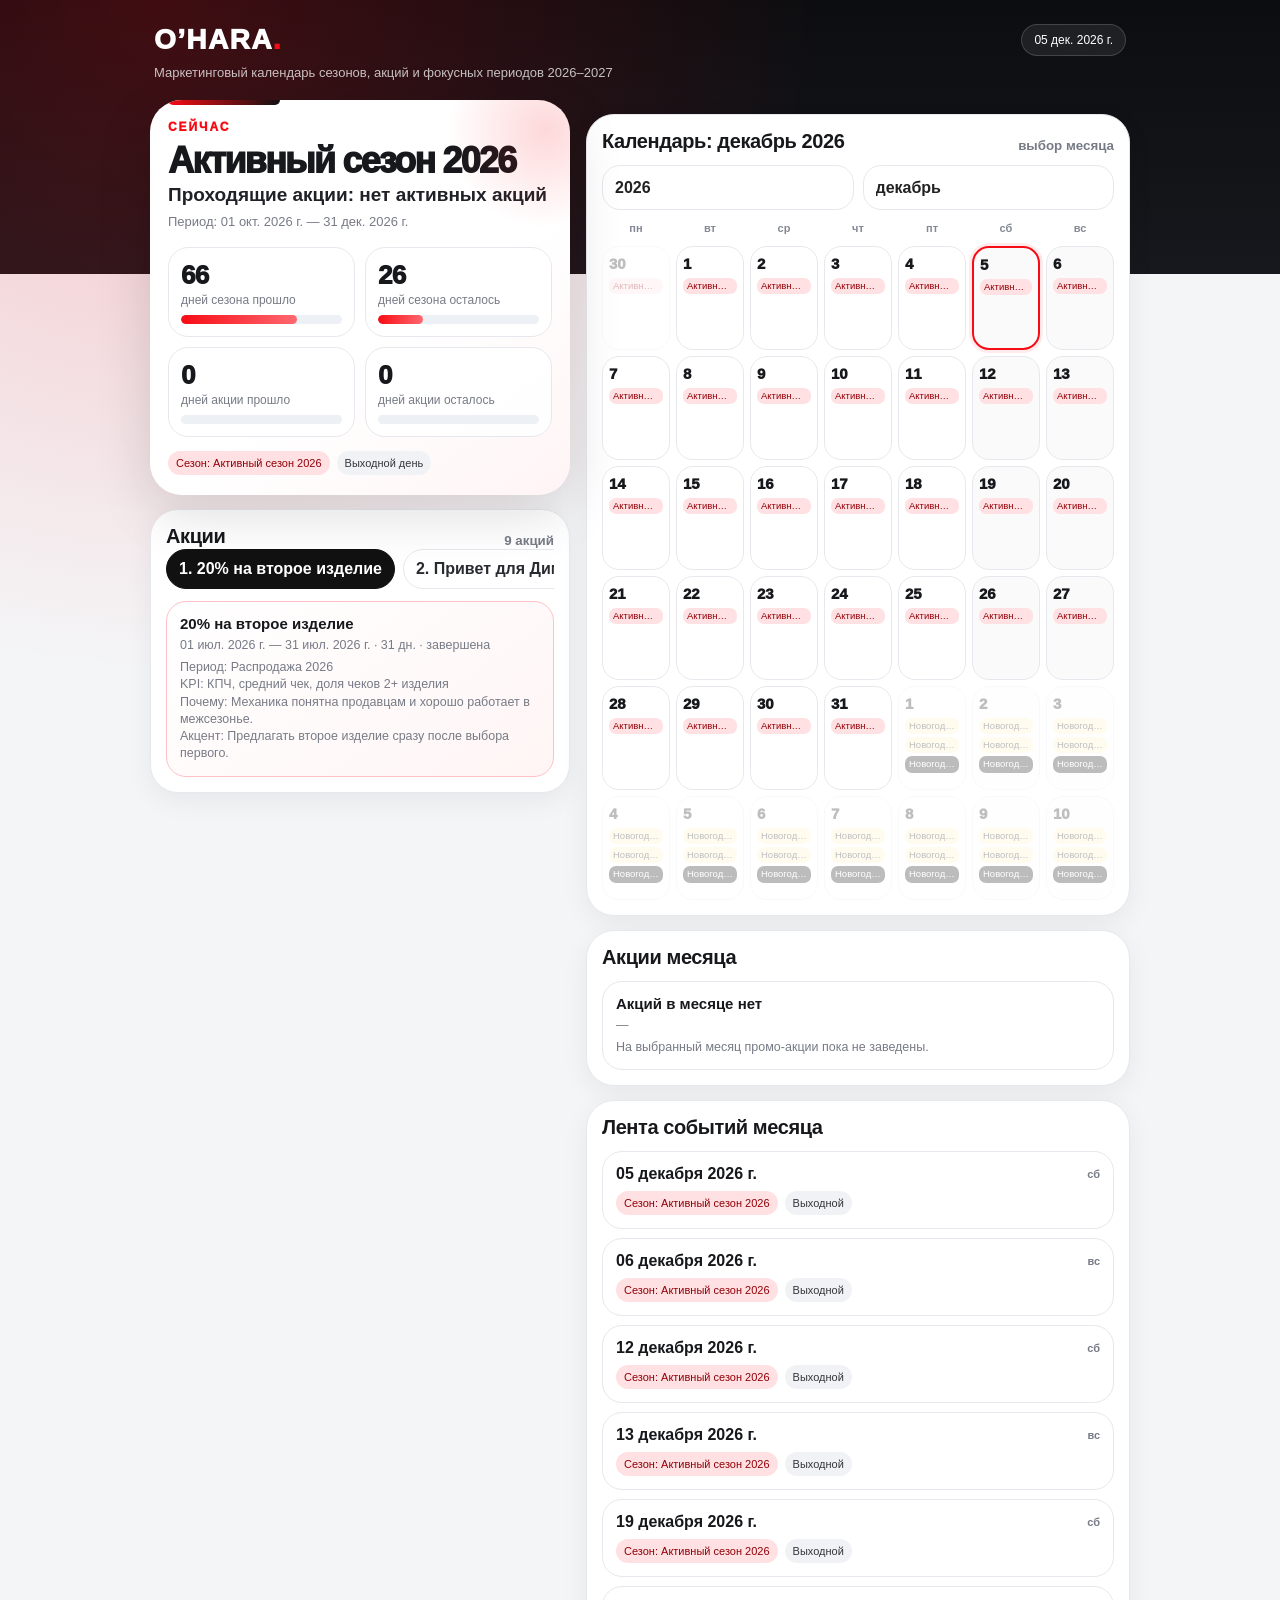
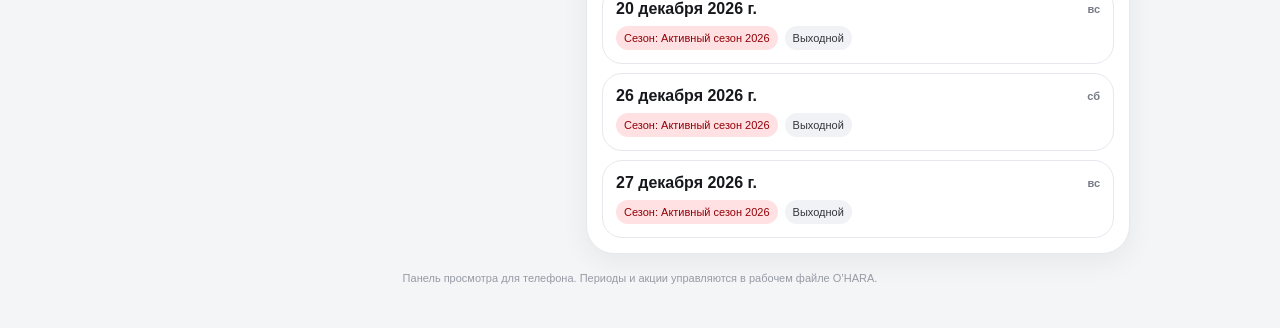
==== commit 51cc4819: "Rebuild O'HARA calendar flow" ====
--- a/ohara-marketing/index.html
+++ b/ohara-marketing/index.html
@@ -1,9 +1,11 @@
 <!doctype html>
 <html lang="ru">
 <head>
-<meta charset="utf-8"><meta name="viewport" content="width=device-width,initial-scale=1,viewport-fit=cover"><title>O’HARA — маркетинг-календарь</title>
+<meta charset="utf-8">
+<meta name="viewport" content="width=device-width,initial-scale=1,viewport-fit=cover">
+<title>O’HARA — маркетинг-календарь</title>
 <style>
-:root{--red:#f60c15;--black:#0c0d10;--ink:#17181c;--muted:#777b86;--bg:#f4f5f7;--card:#fff;--line:#e7e8ed;--shadow:0 18px 55px rgba(12,13,17,.14);--blue:#dbeafe;--pink:#fce7f3;--violet:#ede9fe;--green:#dcfce7;--orange:#ffedd5;--yellow:#fef3c7;--gray:#e5e7eb}*{box-sizing:border-box;-webkit-tap-highlight-color:transparent}body{margin:0;background:radial-gradient(circle at 12% 0,rgba(246,12,21,.22),transparent 30%),linear-gradient(180deg,#0c0d10 0,#17181d 274px,#f4f5f7 274px);font-family:-apple-system,BlinkMacSystemFont,"Segoe UI",Roboto,Arial,sans-serif;color:var(--ink);padding:calc(env(safe-area-inset-top) + 12px) 12px 26px}button,select{font:inherit}.wrap{max-width:540px;margin:0 auto}.top{color:#fff;padding:12px 4px 18px}.brand{display:flex;align-items:center;justify-content:space-between;gap:10px}.logo{font-size:28px;font-weight:950;letter-spacing:.05em}.logo i{font-style:normal;color:var(--red)}.date-pill{border:1px solid rgba(255,255,255,.16);background:rgba(255,255,255,.08);backdrop-filter:blur(14px);border-radius:999px;padding:8px 12px;font-size:12px;color:#fff}.subtitle{margin-top:8px;color:rgba(255,255,255,.74);font-size:13px;line-height:1.35}.hero{background:linear-gradient(145deg,#fff 0,#fff 58%,#fff4f5 100%);border-radius:32px;padding:20px 18px;box-shadow:var(--shadow);position:relative;overflow:hidden}.hero:before{content:"";position:absolute;right:-80px;top:-75px;width:210px;height:210px;background:radial-gradient(circle,var(--red),transparent 66%);opacity:.16}.hero:after{content:"";position:absolute;left:18px;top:0;width:112px;height:5px;background:linear-gradient(90deg,var(--red),#111);border-radius:0 0 999px 999px}.eyebrow{font-size:12px;letter-spacing:.16em;text-transform:uppercase;color:var(--red);font-weight:950}.title{font-size:36px;line-height:.98;font-weight:950;letter-spacing:-.05em;margin:9px 0 6px}.action{font-size:19px;font-weight:900;color:#202127;margin:0 0 7px}.action b{color:var(--red)}.muted{font-size:13px;line-height:1.38;color:var(--muted)}.cards{display:grid;grid-template-columns:1fr 1fr;gap:10px;margin-top:16px}.mini{background:rgba(255,255,255,.92);border:1px solid var(--line);border-radius:20px;padding:12px}.num{font-size:26px;font-weight:950;letter-spacing:-.03em}.lab{font-size:12px;color:var(--muted);margin-top:2px}.bar{height:9px;background:#edf0f4;border-radius:999px;overflow:hidden;margin-top:8px}.fill{height:100%;background:linear-gradient(90deg,var(--red),#ff6870);border-radius:999px}.layers{display:flex;gap:7px;flex-wrap:wrap;margin-top:14px}.chip{font-size:11px;padding:6px 8px;border-radius:999px;background:#f0f1f4;color:#34363c}.chip.red{background:#ffe1e3;color:#9f050b}.section{margin-top:14px;background:var(--card);border:1px solid var(--line);border-radius:28px;box-shadow:0 8px 28px rgba(12,13,17,.06);padding:15px}.section h2{font-size:20px;margin:0 0 12px;letter-spacing:-.02em}.controls{display:grid;grid-template-columns:1fr 1fr;gap:9px}.select{width:100%;border:1px solid var(--line);background:#fff;border-radius:18px;padding:13px 12px;font-weight:800;color:#222;appearance:none}.select.wide{grid-column:1/-1}.grid{display:grid;grid-template-columns:repeat(7,1fr);gap:6px}.dow{font-size:11px;color:#858995;text-align:center;font-weight:900;text-transform:lowercase}.day{min-height:82px;border:1px solid var(--line);border-radius:17px;background:#fff;padding:8px 6px;position:relative;overflow:hidden}.day.dim{opacity:.28}.day.weekend{background:#fafafa}.day.today{border:2px solid var(--red);box-shadow:0 0 0 3px rgba(246,12,21,.08)}.dnum{font-weight:950;font-size:15px}.tags{display:flex;flex-direction:column;gap:3px;margin-top:6px}.tag{font-size:9.5px;line-height:1.1;border-radius:7px;padding:3px 4px;white-space:nowrap;overflow:hidden;text-overflow:ellipsis}.season{background:var(--blue)}.sale{background:var(--pink)}.north{background:var(--violet)}.start{background:var(--green)}.active{background:#ffe0e1;color:#920007}.spring{background:var(--orange)}.holiday{background:var(--yellow)}.change{background:var(--gray)}.promo{background:#111;color:#fff}.stack{display:flex;flex-direction:column;gap:9px}.item{border:1px solid var(--line);border-radius:20px;padding:13px;background:#fff}.item b{display:block;font-size:15px}.item p{margin:5px 0 0;color:var(--muted);font-size:12.5px;line-height:1.38}.line{display:block;margin-top:4px}.modal{position:fixed;inset:0;background:rgba(0,0,0,.56);display:none;align-items:flex-end;z-index:10}.sheet{width:100%;max-width:540px;margin:0 auto;background:#fff;border-radius:28px 28px 0 0;padding:18px 16px calc(env(safe-area-inset-bottom) + 20px);box-shadow:0 -18px 55px rgba(0,0,0,.25)}.sheet h3{margin:0 0 8px;font-size:23px}.close{width:100%;margin-top:14px;border:none;background:#111;color:#fff;border-radius:16px;padding:14px;font-weight:900}.foot{font-size:11px;color:#969aa4;text-align:center;margin:18px 0}.hidden{display:none!important}@media(min-width:720px){.wrap{max-width:980px}.main{display:grid;grid-template-columns:420px 1fr;gap:16px}.hero{position:sticky;top:16px}.day{min-height:104px}}
+:root{--red:#f60c15;--black:#0c0d10;--ink:#17181c;--muted:#777b86;--bg:#f4f5f7;--card:#fff;--line:#e7e8ed;--shadow:0 18px 55px rgba(12,13,17,.14);--blue:#dbeafe;--pink:#fce7f3;--violet:#ede9fe;--green:#dcfce7;--orange:#ffedd5;--yellow:#fef3c7;--gray:#e5e7eb;--softred:#ffe1e3}*{box-sizing:border-box;-webkit-tap-highlight-color:transparent}body{margin:0;background:radial-gradient(circle at 12% 0,rgba(246,12,21,.22),transparent 30%),linear-gradient(180deg,#0c0d10 0,#17181d 274px,#f4f5f7 274px);font-family:-apple-system,BlinkMacSystemFont,"Segoe UI",Roboto,Arial,sans-serif;color:var(--ink);padding:calc(env(safe-area-inset-top) + 12px) 12px 26px}button,select{font:inherit}.wrap{max-width:540px;margin:0 auto}.top{color:#fff;padding:12px 4px 18px}.brand{display:flex;align-items:center;justify-content:space-between;gap:10px}.logo{font-size:28px;font-weight:950;letter-spacing:.05em}.logo i{font-style:normal;color:var(--red)}.date-pill{border:1px solid rgba(255,255,255,.16);background:rgba(255,255,255,.08);backdrop-filter:blur(14px);border-radius:999px;padding:8px 12px;font-size:12px;color:#fff}.subtitle{margin-top:8px;color:rgba(255,255,255,.74);font-size:13px;line-height:1.35}.hero{background:linear-gradient(145deg,#fff 0,#fff 58%,#fff4f5 100%);border-radius:32px;padding:20px 18px;box-shadow:var(--shadow);position:relative;overflow:hidden}.hero:before{content:"";position:absolute;right:-80px;top:-75px;width:210px;height:210px;background:radial-gradient(circle,var(--red),transparent 66%);opacity:.16}.hero:after{content:"";position:absolute;left:18px;top:0;width:112px;height:5px;background:linear-gradient(90deg,var(--red),#111);border-radius:0 0 999px 999px}.eyebrow{font-size:12px;letter-spacing:.16em;text-transform:uppercase;color:var(--red);font-weight:950}.title{font-size:36px;line-height:.98;font-weight:950;letter-spacing:-.05em;margin:9px 0 6px}.action{font-size:19px;font-weight:900;color:#202127;margin:0 0 7px}.action b{color:var(--red)}.muted{font-size:13px;line-height:1.38;color:var(--muted)}.cards{display:grid;grid-template-columns:1fr 1fr;gap:10px;margin-top:16px}.mini{background:rgba(255,255,255,.92);border:1px solid var(--line);border-radius:20px;padding:12px}.num{font-size:26px;font-weight:950;letter-spacing:-.03em}.lab{font-size:12px;color:var(--muted);margin-top:2px}.bar{height:9px;background:#edf0f4;border-radius:999px;overflow:hidden;margin-top:8px}.fill{height:100%;background:linear-gradient(90deg,var(--red),#ff6870);border-radius:999px}.layers,.chips{display:flex;gap:7px;flex-wrap:wrap}.layers{margin-top:14px}.chip{font-size:11px;padding:6px 8px;border-radius:999px;background:#f0f1f4;color:#34363c}.chip.season{background:var(--blue)}.chip.sale{background:var(--pink)}.chip.north{background:var(--violet)}.chip.start{background:var(--green)}.chip.active{background:var(--softred);color:#920007}.chip.spring{background:var(--orange)}.chip.holiday{background:var(--yellow)}.chip.change{background:var(--gray)}.chip.promo{background:#111;color:#fff}.chip.weekend{background:#f1f2f5}.section{margin-top:14px;background:var(--card);border:1px solid var(--line);border-radius:28px;box-shadow:0 8px 28px rgba(12,13,17,.06);padding:15px}.section h2{font-size:20px;margin:0 0 12px;letter-spacing:-.02em}.section-head{display:flex;align-items:flex-end;justify-content:space-between;gap:10px}.section-head h2{margin:0}.section-head small{color:var(--muted);font-weight:800}.controls{display:grid;grid-template-columns:1fr 1fr;gap:9px}.select{width:100%;border:1px solid var(--line);background:#fff;border-radius:18px;padding:13px 12px;font-weight:800;color:#222;appearance:none}.grid{display:grid;grid-template-columns:repeat(7,1fr);gap:6px;margin-top:12px}.dow{font-size:11px;color:#858995;text-align:center;font-weight:900;text-transform:lowercase}.day{min-height:82px;border:1px solid var(--line);border-radius:17px;background:#fff;padding:8px 6px;position:relative;overflow:hidden}.day.dim{opacity:.28}.day.weekend{background:#fafafa}.day.today{border:2px solid var(--red);box-shadow:0 0 0 3px rgba(246,12,21,.08)}.dnum{font-weight:950;font-size:15px}.tags{display:flex;flex-direction:column;gap:3px;margin-top:6px}.tag{font-size:9.5px;line-height:1.1;border-radius:7px;padding:3px 4px;white-space:nowrap;overflow:hidden;text-overflow:ellipsis}.tag.season{background:var(--blue)}.tag.sale{background:var(--pink)}.tag.north{background:var(--violet)}.tag.start{background:var(--green)}.tag.active{background:var(--softred);color:#920007}.tag.spring{background:var(--orange)}.tag.holiday{background:var(--yellow)}.tag.change{background:var(--gray)}.tag.promo{background:#111;color:#fff}.stack{display:flex;flex-direction:column;gap:9px}.item{border:1px solid var(--line);border-radius:20px;padding:13px;background:#fff}.item.hot{border-color:#ffc1c5;background:linear-gradient(145deg,#fff,#fff5f5)}.item b{display:block;font-size:15px}.item p{margin:5px 0 0;color:var(--muted);font-size:12.5px;line-height:1.38}.event-date{display:flex;justify-content:space-between;gap:8px;align-items:center;margin-bottom:8px}.event-date b{font-size:16px}.weekday{font-size:11px;color:var(--muted);font-weight:900}.tabs{display:flex;gap:8px;overflow:auto;padding:1px 0 12px;scrollbar-width:none}.tabs button{white-space:nowrap;border:1px solid var(--line);background:#fff;border-radius:999px;padding:10px 12px;font-weight:850;color:#292b31}.tabs button.on{background:#111;color:#fff;border-color:#111}.modal{position:fixed;inset:0;background:rgba(0,0,0,.56);display:none;align-items:flex-end;z-index:10}.sheet{width:100%;max-width:540px;margin:0 auto;background:#fff;border-radius:28px 28px 0 0;padding:18px 16px calc(env(safe-area-inset-bottom) + 20px);box-shadow:0 -18px 55px rgba(0,0,0,.25)}.sheet h3{margin:0 0 8px;font-size:23px}.close{width:100%;margin-top:14px;border:none;background:#111;color:#fff;border-radius:16px;padding:14px;font-weight:900}.foot{font-size:11px;color:#969aa4;text-align:center;margin:18px 0}@media(min-width:720px){.wrap{max-width:980px}.main{display:grid;grid-template-columns:420px 1fr;gap:16px}.hero{position:sticky;top:16px}.day{min-height:104px}}
 </style>
 </head>
 <body>
@@ -12,7 +14,7 @@
   <div class="main">
     <div>
       <div class="hero">
-        <div class="eyebrow" id="modeLabel">сейчас</div>
+        <div class="eyebrow">сейчас</div>
         <div class="title" id="seasonName">—</div>
         <div class="action" id="actionName">—</div>
         <div class="muted" id="seasonDates">—</div>
@@ -24,11 +26,11 @@
         </div>
         <div class="layers" id="layers"></div>
       </div>
-      <div class="section"><h2>Просмотр календаря</h2><div class="controls"><select class="select wide" id="seasonSel"></select><select class="select" id="yearSel"><option>2026</option><option>2027</option></select><select class="select" id="monthSel"></select></div></div>
-      <div class="section"><h2>Следующая акция</h2><div class="stack" id="nextBox"></div></div>
+      <div class="section"><div class="section-head"><h2>Акции</h2><small id="actionCounter">—</small></div><div class="tabs" id="actionTabs"></div><div class="stack" id="actionDetail"></div></div>
     </div>
     <div>
-      <div class="section"><h2>Календарь месяца</h2><div class="grid" id="dow"></div><div class="grid" id="calendar"></div></div>
+      <div class="section"><div class="section-head"><h2 id="calendarTitle">Календарь месяца</h2><small>выбор месяца</small></div><div class="controls" style="margin-top:12px"><select class="select" id="yearSel"><option>2026</option><option>2027</option></select><select class="select" id="monthSel"></select></div><div class="grid" id="dow"></div><div class="grid" id="calendar"></div></div>
+      <div class="section"><h2>Акции месяца</h2><div class="stack" id="monthActions"></div></div>
       <div class="section"><h2>Лента событий месяца</h2><div class="stack" id="feed"></div></div>
     </div>
   </div>
@@ -37,7 +39,7 @@
 <div class="modal" id="modal"><div class="sheet"><h3 id="mTitle">День</h3><div id="mBody" class="stack"></div><button class="close" onclick="modal.style.display='none'">закрыть</button></div></div>
 <script>
 const months=['январь','февраль','март','апрель','май','июнь','июль','август','сентябрь','октябрь','ноябрь','декабрь'];
-function D(s){let [y,m,d]=s.split('-').map(Number);return new Date(y,m-1,d,12)}function ISO(d){return new Date(d.getFullYear(),d.getMonth(),d.getDate(),12)}function fmt(d){return d.toLocaleDateString('ru-RU',{day:'2-digit',month:'short',year:'numeric'})}function days(a,b){return Math.floor((ISO(b)-ISO(a))/86400000)+1}function diff(a,b){return Math.floor((ISO(a)-ISO(b))/86400000)}function inRange(d,x){let t=ISO(d);return t>=x.start&&t<=x.end}function key(d){return d.toISOString().slice(0,10)}function weekend(d){return [0,6].includes(d.getDay())}function pct(a,b){return b?Math.max(0,Math.min(100,Math.round(a/b*100))):0}
+function D(s){let [y,m,d]=s.split('-').map(Number);return new Date(y,m-1,d,12)}function ISO(d){return new Date(d.getFullYear(),d.getMonth(),d.getDate(),12)}function fmt(d){return d.toLocaleDateString('ru-RU',{day:'2-digit',month:'short',year:'numeric'})}function longFmt(d){return d.toLocaleDateString('ru-RU',{day:'2-digit',month:'long',year:'numeric'})}function wd(d){return d.toLocaleDateString('ru-RU',{weekday:'short'})}function days(a,b){return Math.floor((ISO(b)-ISO(a))/86400000)+1}function diff(a,b){return Math.floor((ISO(a)-ISO(b))/86400000)}function inRange(d,x){let t=ISO(d);return t>=x.start&&t<=x.end}function key(d){return d.toISOString().slice(0,10)}function weekend(d){return [0,6].includes(d.getDay())}function pct(a,b){return b?Math.max(0,Math.min(100,Math.round(a/b*100))):0}
 const rawPeriods=[['Новогодний сезон 2026','Сезон','2026-01-01','2026-01-11','holiday'],['Смена коллекции 2026','Сезон','2026-01-12','2026-02-28','change'],['Весенний сезон 2026','Сезон','2026-03-01','2026-05-09','spring'],['Летний сезон 2026','Сезон','2026-05-10','2026-06-30','season'],['Распродажа 2026','Сезон','2026-07-01','2026-08-31','sale'],['Северная распродажа 2026','Подпериод','2026-08-01','2026-08-31','north'],['Старт сезона 2026','Сезон','2026-09-01','2026-09-30','start'],['Активный сезон 2026','Сезон','2026-10-01','2026-12-31','active'],['Новогодние каникулы 2026','Праздник','2026-01-01','2026-01-11','holiday'],['23 февраля 2026','Праздник','2026-02-23','2026-02-23','holiday'],['8 марта 2026','Праздник','2026-03-08','2026-03-09','holiday'],['Майские праздники 2026','Праздник','2026-05-01','2026-05-09','holiday'],['День России 2026','Праздник','2026-06-12','2026-06-12','holiday'],['4 ноября 2026','Праздник','2026-11-04','2026-11-04','holiday'],['Новогодний сезон 2027','Сезон','2027-01-01','2027-01-11','holiday'],['Смена коллекции 2027','Сезон','2027-01-12','2027-02-28','change'],['Весенний сезон 2027','Сезон','2027-03-01','2027-05-09','spring'],['Летний сезон 2027','Сезон','2027-05-10','2027-06-30','season'],['Распродажа 2027','Сезон','2027-07-01','2027-08-31','sale'],['Северная распродажа 2027','Подпериод','2027-08-01','2027-08-31','north'],['Старт сезона 2027','Сезон','2027-09-01','2027-09-30','start'],['Активный сезон 2027','Сезон','2027-10-01','2027-12-31','active'],['Новогодние каникулы 2027','Праздник','2027-01-01','2027-01-11','holiday'],['23 февраля 2027','Праздник','2027-02-23','2027-02-23','holiday'],['8 марта 2027','Праздник','2027-03-08','2027-03-08','holiday'],['Майские праздники 2027','Праздник','2027-05-01','2027-05-09','holiday'],['День России 2027','Праздник','2027-06-12','2027-06-14','holiday'],['4 ноября 2027','Праздник','2027-11-04','2027-11-04','holiday']];
 const periods=rawPeriods.map(x=>({name:x[0],type:x[1],start:D(x[2]),end:D(x[3]),cls:x[4]}));
 const promos=[
@@ -50,16 +52,18 @@
 {name:'Весенний апгрейд: ветровка + аксессуар',period:'Весенний сезон 2027',start:D('2027-03-01'),end:D('2027-03-15'),kpi:'Продажи весны, аксессуары, средний чек',why:'Весной важно переключить клиента с зимы на лёгкую верхнюю одежду.',focus:'Лёгкость, обновление гардероба, готовый образ.',status:'Активна'},
 {name:'День 8 марта: подарок к покупке',period:'Весенний сезон 2027',start:D('2027-03-06'),end:D('2027-03-08'),kpi:'Трафик, конверсия, подарочные покупки',why:'Короткий повод усиливает эмоциональную покупку.',focus:'Подарок/аксессуар как приятное дополнение.',status:'Активна'},
 {name:'Майские: лёгкая куртка на поездку',period:'Весенний сезон 2027',start:D('2027-05-01'),end:D('2027-05-09'),kpi:'Продажи ветровок, жилетов, конверсия',why:'Перед поездками клиенту нужна практичная лёгкая верхняя одежда.',focus:'Погода, дорога, дача, прогулки.',status:'Активна'}];
-const state={year:2026,month:4,season:'auto'};
-function today(){return new Date(2026,4,25,12)}
-function activePeriods(d){return periods.filter(p=>inRange(d,p))}function activePromos(d){return promos.filter(p=>p.status!=='Выключена'&&inRange(d,p))}function mainSeason(d){return activePeriods(d).find(p=>p.type==='Сезон')||periods.find(p=>p.type==='Сезон'&&d<=p.end)||periods.find(p=>p.type==='Сезон')}function viewSeason(){if(state.season==='auto')return mainSeason(today());return periods.find(p=>p.name===state.season)||mainSeason(today())}function heroDate(){let s=viewSeason();return state.season==='auto'?today():s.start}
-function render(){todayPill.textContent=fmt(today());yearSel.value=state.year;monthSel.value=String(state.month);seasonSel.value=state.season;renderHero();renderCalendar();renderFeed();}
-function renderHero(){let d=heroDate(),s=viewSeason(),aps=activePromos(d),act=aps[0];modeLabel.textContent=state.season==='auto'?'сейчас':'выбранный сезон';seasonName.textContent=s.name;actionName.innerHTML=act?`Проходящая акция: <b>${act.name}</b>`:'Проходящие акции: нет активных акций';seasonDates.textContent=`Период: ${fmt(s.start)} — ${fmt(s.end)}`;let sDays=days(s.start,s.end),sp=Math.max(0,Math.min(sDays,diff(d,s.start)+1)),sl=Math.max(0,diff(s.end,d));seasonPassed.textContent=sp;seasonLeft.textContent=sl;seasonBar.style.width=pct(sp,sDays)+'%';seasonLeftBar.style.width=pct(sl,sDays)+'%';let aDays=act?days(act.start,act.end):0,ap=act?Math.max(0,diff(d,act.start)+1):0,al=act?Math.max(0,diff(act.end,d)):0;actionPassed.textContent=ap;actionLeft.textContent=al;actionBar.style.width=pct(ap,aDays)+'%';actionLeftBar.style.width=pct(al,aDays)+'%';let chips=[`<span class="chip">Сезон: ${s.name}</span>`];activePeriods(d).filter(p=>p.type!=='Сезон').forEach(p=>chips.push(`<span class="chip ${p.type==='Праздник'?'red':''}">${p.type}: ${p.name}</span>`));aps.forEach(p=>chips.push(`<span class="chip red">Акция: ${p.name}</span>`));if(weekend(d))chips.push('<span class="chip">Выходной день</span>');layers.innerHTML=chips.join('');let next=promos.filter(p=>p.start>ISO(d)&&p.status!=='Выключена').sort((a,b)=>a.start-b.start)[0];nextBox.innerHTML=next?item(next.name,`${fmt(next.start)} — ${fmt(next.end)}`,`KPI: ${next.kpi}<br>Акцент: ${next.focus}`):item('Акций дальше нет','—','На выбранный период следующая акция пока не запланирована.')}
-function item(t,m,p){return `<div class="item"><b>${t}</b><p>${m}</p><p>${p}</p></div>`}
-function renderCalendar(){dow.innerHTML=['пн','вт','ср','чт','пт','сб','вс'].map(x=>`<div class="dow">${x}</div>`).join('');let first=new Date(state.year,state.month,1,12),start=new Date(first);start.setDate(1-((first.getDay()+6)%7));let out=[];for(let i=0;i<42;i++){let d=new Date(start);d.setDate(start.getDate()+i);let ps=activePeriods(d),aps=activePromos(d),dim=d.getMonth()!==state.month;let tags=[];ps.forEach(p=>tags.push(`<span class="tag ${p.cls}">${p.name}</span>`));aps.forEach(p=>tags.push(`<span class="tag promo">${p.name}</span>`));out.push(`<div class="day ${dim?'dim':''} ${weekend(d)?'weekend':''} ${key(d)===key(today())?'today':''}" onclick="openDay('${key(d)}')"><div class="dnum">${d.getDate()}</div><div class="tags">${tags.slice(0,4).join('')}</div></div>`)}calendar.innerHTML=out.join('')}
-function renderFeed(){let rows=[];for(let d=new Date(state.year,state.month,1,12);d.getMonth()===state.month;d.setDate(d.getDate()+1)){let ps=activePeriods(d),aps=activePromos(d),ev=ps.filter(p=>p.type==='Праздник'||p.type==='Подпериод'),s=ps.find(p=>p.type==='Сезон');if(ev.length||aps.length||weekend(d)){let p=[];if(s)p.push(`<span class="line">Сезон: ${s.name}</span>`);if(ev.length)p.push(`<span class="line">Событие: ${ev.map(x=>x.name).join(' · ')}</span>`);if(aps.length)p.push(`<span class="line">Проходящая акция: ${aps.map(x=>x.name).join(' · ')}</span>`);if(weekend(d))p.push('<span class="line">Выходной: да</span>');rows.push(item(fmt(d),'',p.join('')))}}feed.innerHTML=rows.join('')||item('Событий нет','—','На этот месяц событий и акций не найдено.')}
-function openDay(k){let d=D(k),ps=activePeriods(d),aps=activePromos(d),s=ps.find(p=>p.type==='Сезон'),events=ps.filter(p=>p.type!=='Сезон'),rows=[];if(s)rows.push(item('Сезон',s.name,`${fmt(s.start)} — ${fmt(s.end)}`));events.forEach(p=>rows.push(item('Событие',p.name,`${p.type} · ${fmt(p.start)} — ${fmt(p.end)}`)));aps.forEach(p=>rows.push(item('Проходящая акция',p.name,`Почему: ${p.why}<br>KPI: ${p.kpi}<br>Акцент: ${p.focus}`)));if(weekend(d))rows.push(item('Выходной','Да','Отдельная отметка дня.'));mTitle.textContent=fmt(d);mBody.innerHTML=rows.join('')||item('Событий нет','—','На этот день ничего не назначено.');modal.style.display='flex'}
-months.forEach((m,i)=>monthSel.insertAdjacentHTML('beforeend',`<option value="${i}">${m}</option>`));seasonSel.innerHTML='<option value="auto">Сейчас активный сезон</option>'+periods.filter(p=>p.type==='Сезон').map(p=>`<option value="${p.name}">${p.name}</option>`).join('');yearSel.onchange=()=>{state.year=+yearSel.value;render()};monthSel.onchange=()=>{state.month=+monthSel.value;render()};seasonSel.onchange=()=>{state.season=seasonSel.value;let s=viewSeason();state.year=s.start.getFullYear();state.month=s.start.getMonth();render()};render();
+const state={year:2026,month:4,actionIndex:0};
+function today(){let now=new Date();return new Date(now.getFullYear(),now.getMonth(),now.getDate(),12)}
+function activePeriods(d){return periods.filter(p=>inRange(d,p))}function activePromos(d){return promos.filter(p=>p.status!=='Выключена'&&inRange(d,p))}function mainSeason(d){return activePeriods(d).find(p=>p.type==='Сезон')||periods.find(p=>p.type==='Сезон'&&d<=p.end)||periods.find(p=>p.type==='Сезон')}function monthStart(){return new Date(state.year,state.month,1,12)}function monthEnd(){return new Date(state.year,state.month+1,0,12)}function monthPromos(){let a=monthStart(),b=monthEnd();return promos.filter(p=>p.status!=='Выключена'&&p.start<=b&&p.end>=a).sort((x,y)=>x.start-y.start)}function overlapMonth(x){let a=monthStart(),b=monthEnd();return `${fmt(x.start<a?a:x.start)} — ${fmt(x.end>b?b:x.end)}`}
+function render(){let t=today();todayPill.textContent=fmt(t);yearSel.value=state.year;monthSel.value=String(state.month);calendarTitle.textContent=`Календарь: ${months[state.month]} ${state.year}`;renderHero(t);renderActions();renderCalendar();renderMonthActions();renderFeed();}
+function renderHero(d){let s=mainSeason(d),aps=activePromos(d),act=aps[0];seasonName.textContent=s?s.name:'Сезон не найден';actionName.innerHTML=act?`Проходящая акция: <b>${act.name}</b>`:'Проходящие акции: нет активных акций';seasonDates.textContent=s?`Период: ${fmt(s.start)} — ${fmt(s.end)}`:'—';let sDays=s?days(s.start,s.end):0,sp=s?Math.max(0,Math.min(sDays,diff(d,s.start)+1)):0,sl=s?Math.max(0,diff(s.end,d)):0;seasonPassed.textContent=sp;seasonLeft.textContent=sl;seasonBar.style.width=pct(sp,sDays)+'%';seasonLeftBar.style.width=pct(sl,sDays)+'%';let aDays=act?days(act.start,act.end):0,ap=act?Math.max(0,diff(d,act.start)+1):0,al=act?Math.max(0,diff(act.end,d)):0;actionPassed.textContent=ap;actionLeft.textContent=al;actionBar.style.width=pct(ap,aDays)+'%';actionLeftBar.style.width=pct(al,aDays)+'%';let chips=[];if(s)chips.push(`<span class="chip ${s.cls}">Сезон: ${s.name}</span>`);activePeriods(d).filter(p=>p.type!=='Сезон').forEach(p=>chips.push(`<span class="chip ${p.cls}">${p.type}: ${p.name}</span>`));aps.forEach(p=>chips.push(`<span class="chip promo">Акция: ${p.name}</span>`));if(weekend(d))chips.push('<span class="chip weekend">Выходной день</span>');layers.innerHTML=chips.join('')}
+function renderActions(){let selected=promos[state.actionIndex]||promos[0];actionCounter.textContent=`${promos.length} акций`;actionTabs.innerHTML=promos.map((p,i)=>`<button class="${i===state.actionIndex?'on':''}" onclick="state.actionIndex=${i};renderActions()">${i+1}. ${p.name}</button>`).join('');let now=today(),status=inRange(now,selected)?'идёт сейчас':selected.start>now?'запланирована':'завершена';actionDetail.innerHTML=item(selected.name,`${fmt(selected.start)} — ${fmt(selected.end)} · ${days(selected.start,selected.end)} дн. · ${status}`,`Период: ${selected.period}<br>KPI: ${selected.kpi}<br>Почему: ${selected.why}<br>Акцент: ${selected.focus}`,'hot')}
+function item(t,m,p,hot=''){return `<div class="item ${hot}"><b>${t}</b>${m?`<p>${m}</p>`:''}${p?`<p>${p}</p>`:''}</div>`}
+function renderCalendar(){dow.innerHTML=['пн','вт','ср','чт','пт','сб','вс'].map(x=>`<div class="dow">${x}</div>`).join('');let first=monthStart(),start=new Date(first);start.setDate(1-((first.getDay()+6)%7));let out=[];for(let i=0;i<42;i++){let d=new Date(start);d.setDate(start.getDate()+i);let ps=activePeriods(d),aps=activePromos(d),dim=d.getMonth()!==state.month;let tags=[];let main=ps.find(p=>p.type==='Сезон');if(main)tags.push(`<span class="tag ${main.cls}">${main.name}</span>`);ps.filter(p=>p.type!=='Сезон').forEach(p=>tags.push(`<span class="tag ${p.cls}">${p.name}</span>`));aps.forEach(p=>tags.push(`<span class="tag promo">${p.name}</span>`));out.push(`<div class="day ${dim?'dim':''} ${weekend(d)?'weekend':''} ${key(d)===key(today())?'today':''}" onclick="openDay('${key(d)}')"><div class="dnum">${d.getDate()}</div><div class="tags">${tags.slice(0,4).join('')}</div></div>`)}calendar.innerHTML=out.join('')}
+function renderMonthActions(){let list=monthPromos();monthActions.innerHTML=list.length?list.map((p,i)=>item(p.name,overlapMonth(p),`Период акции: ${fmt(p.start)} — ${fmt(p.end)}<br>KPI: ${p.kpi}<br>Акцент: ${p.focus}`)).join(''):item('Акций в месяце нет','—','На выбранный месяц промо-акции пока не заведены.')}
+function renderFeed(){let rows=[];for(let d=monthStart();d.getMonth()===state.month;d.setDate(d.getDate()+1)){let ps=activePeriods(d),aps=activePromos(d),s=ps.find(p=>p.type==='Сезон'),ev=ps.filter(p=>p.type!=='Сезон');if(ev.length||aps.length||weekend(d)){let chips=[];if(s)chips.push(`<span class="chip ${s.cls}">Сезон: ${s.name}</span>`);ev.forEach(p=>chips.push(`<span class="chip ${p.cls}">Событие: ${p.name}</span>`));aps.forEach(p=>chips.push(`<span class="chip promo">Акция: ${p.name}</span>`));if(weekend(d))chips.push('<span class="chip weekend">Выходной</span>');rows.push(`<div class="item"><div class="event-date"><b>${longFmt(d)}</b><span class="weekday">${wd(d)}</span></div><div class="chips">${chips.join('')}</div></div>`)}}feed.innerHTML=rows.join('')||item('Событий нет','—','На этот месяц событий и акций не найдено.')}
+function openDay(k){let d=D(k),ps=activePeriods(d),aps=activePromos(d),s=ps.find(p=>p.type==='Сезон'),events=ps.filter(p=>p.type!=='Сезон'),rows=[];if(s)rows.push(item('Сезон',s.name,`${fmt(s.start)} — ${fmt(s.end)}`));events.forEach(p=>rows.push(item('Событие',p.name,`${p.type} · ${fmt(p.start)} — ${fmt(p.end)}`)));aps.forEach(p=>rows.push(item('Проходящая акция',p.name,`Почему: ${p.why}<br>KPI: ${p.kpi}<br>Акцент: ${p.focus}`)));if(weekend(d))rows.push(item('Выходной','Да','Отдельная отметка дня.'));mTitle.textContent=longFmt(d);mBody.innerHTML=rows.join('')||item('Событий нет','—','На этот день ничего не назначено.');modal.style.display='flex'}
+months.forEach((m,i)=>monthSel.insertAdjacentHTML('beforeend',`<option value="${i}">${m}</option>`));yearSel.onchange=()=>{state.year=+yearSel.value;render()};monthSel.onchange=()=>{state.month=+monthSel.value;render()};let t=today();state.year=t.getFullYear();state.month=t.getMonth();render();
 </script>
 </body>
 </html>
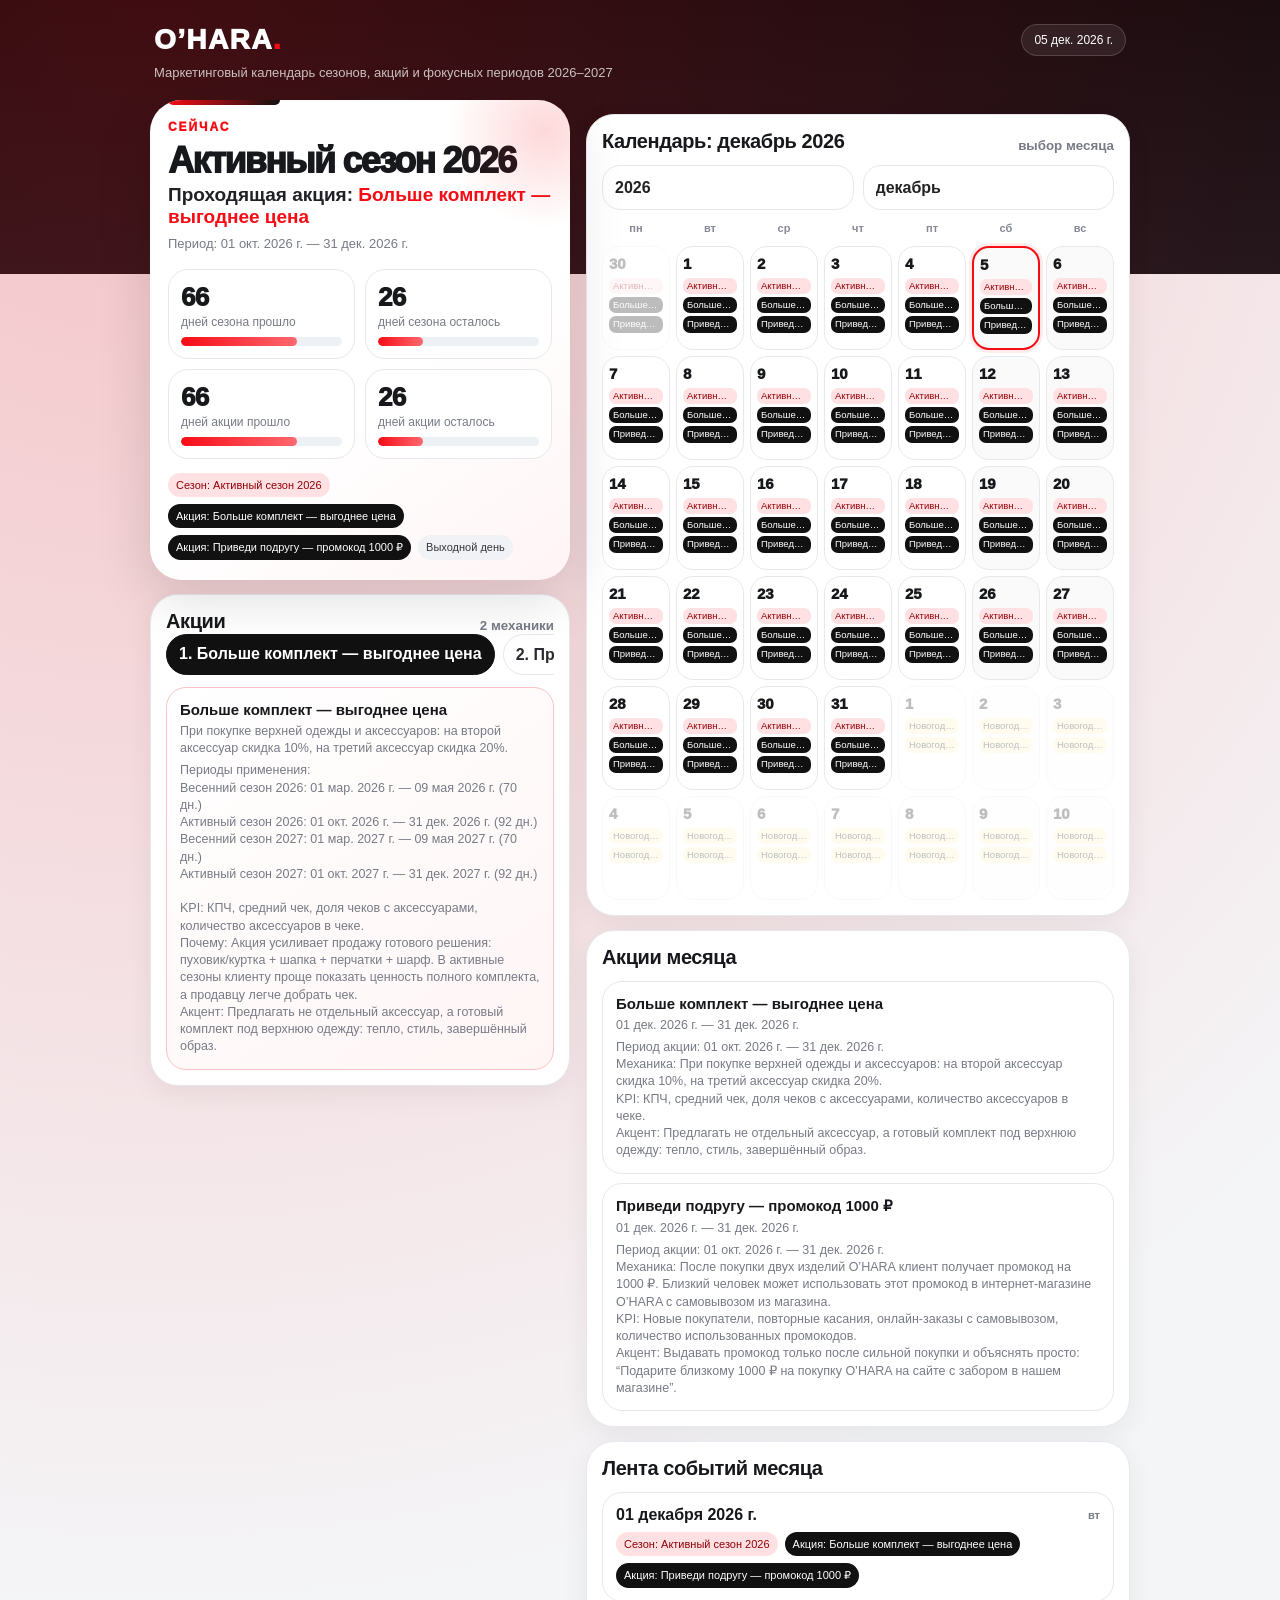
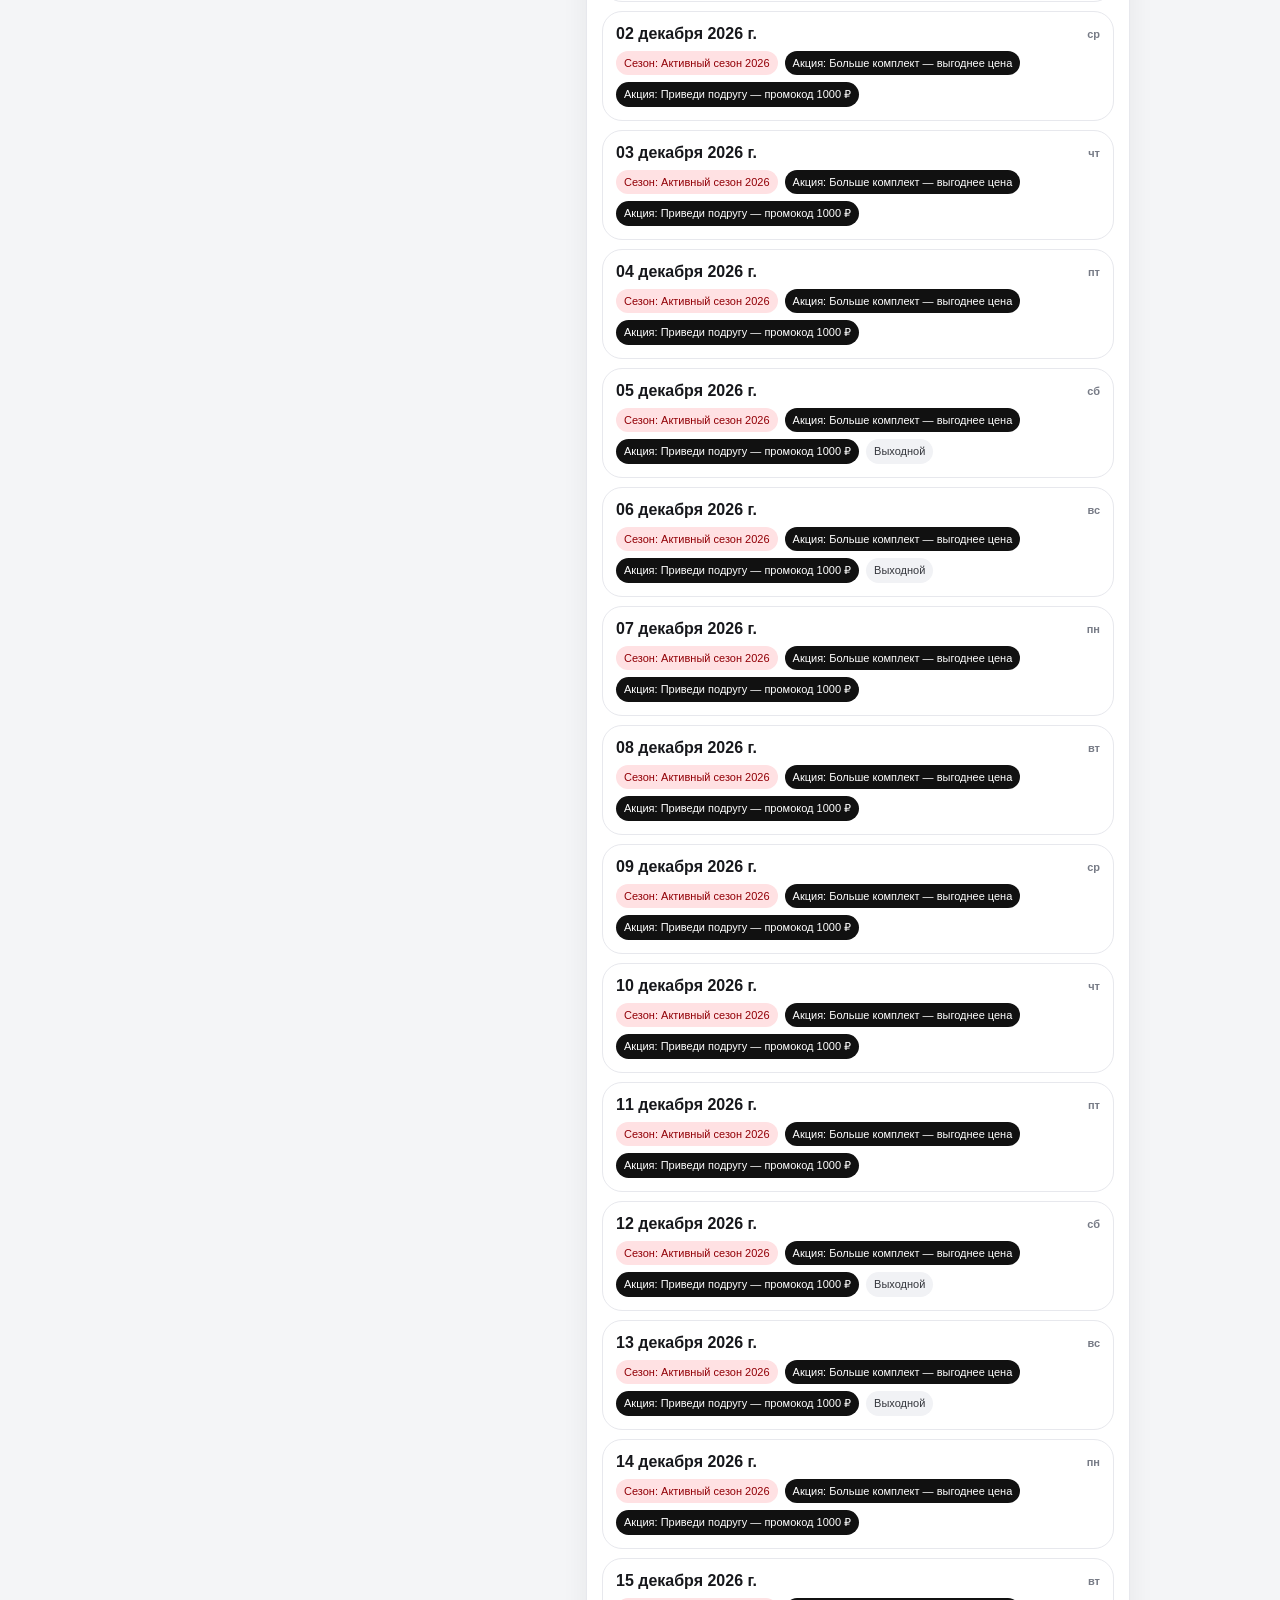
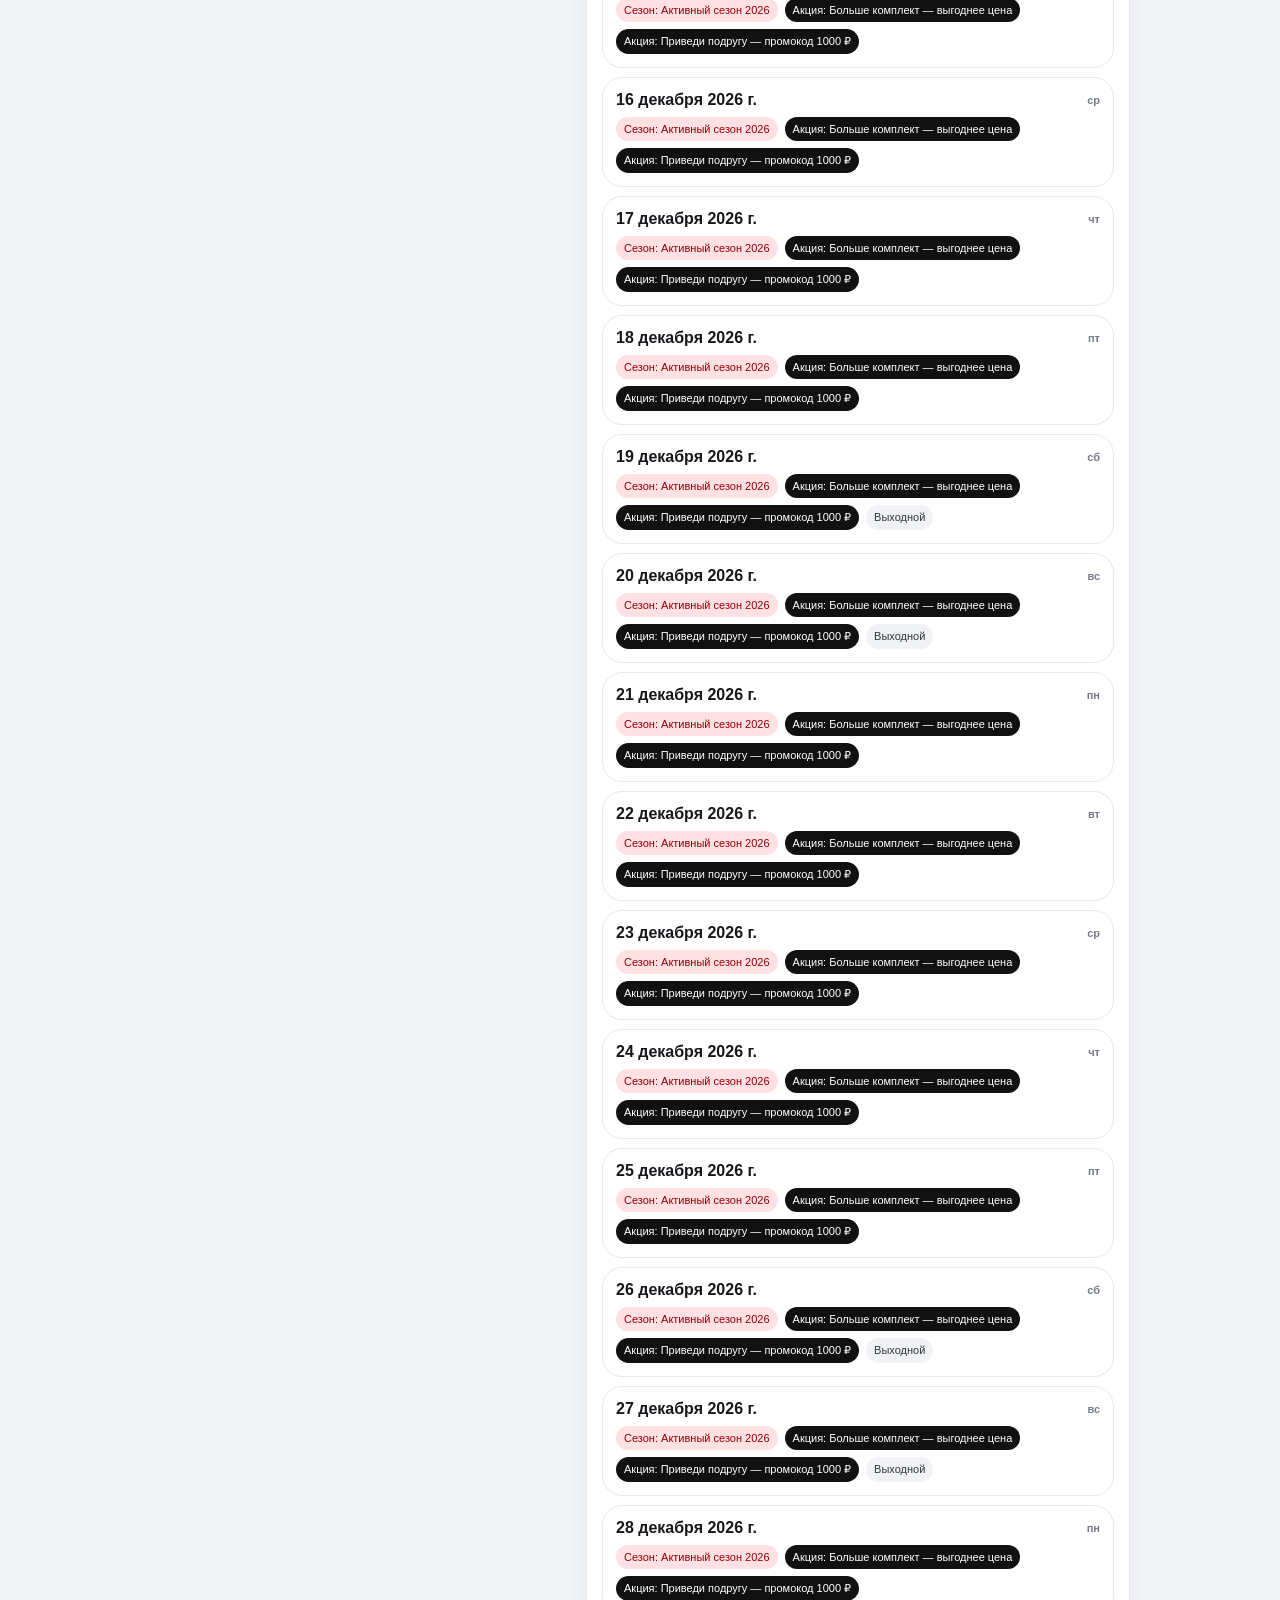
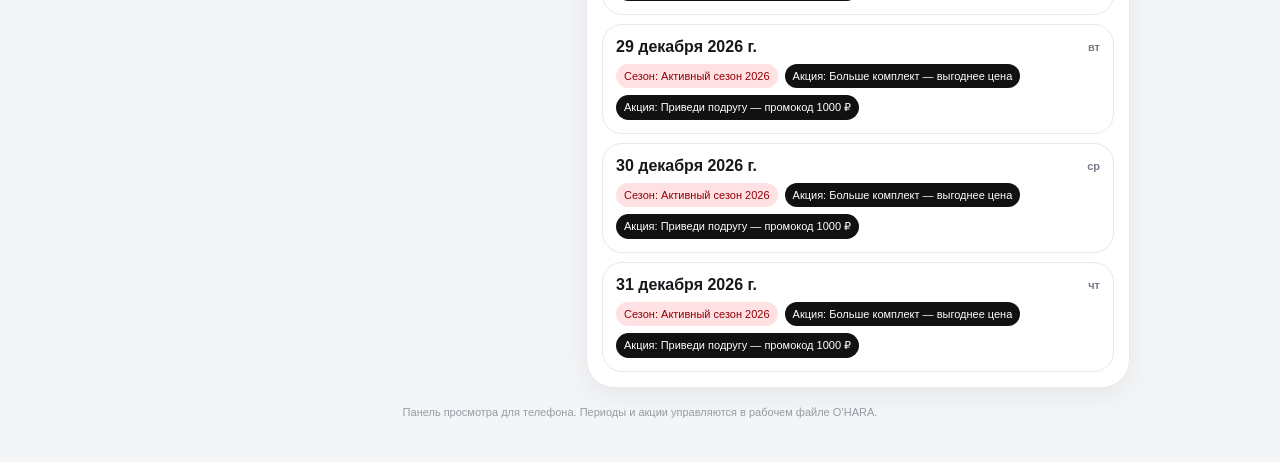
==== commit c68645a4: "Replace O'HARA promo actions with new mechanics" ====
--- a/ohara-marketing/index.html
+++ b/ohara-marketing/index.html
@@ -13,19 +13,7 @@
   <div class="top"><div class="brand"><div class="logo">O’HARA<i>.</i></div><div class="date-pill" id="todayPill">сегодня</div></div><div class="subtitle">Маркетинговый календарь сезонов, акций и фокусных периодов 2026–2027</div></div>
   <div class="main">
     <div>
-      <div class="hero">
-        <div class="eyebrow">сейчас</div>
-        <div class="title" id="seasonName">—</div>
-        <div class="action" id="actionName">—</div>
-        <div class="muted" id="seasonDates">—</div>
-        <div class="cards">
-          <div class="mini"><div class="num" id="seasonPassed">0</div><div class="lab">дней сезона прошло</div><div class="bar"><div class="fill" id="seasonBar"></div></div></div>
-          <div class="mini"><div class="num" id="seasonLeft">0</div><div class="lab">дней сезона осталось</div><div class="bar"><div class="fill" id="seasonLeftBar"></div></div></div>
-          <div class="mini"><div class="num" id="actionPassed">0</div><div class="lab">дней акции прошло</div><div class="bar"><div class="fill" id="actionBar"></div></div></div>
-          <div class="mini"><div class="num" id="actionLeft">0</div><div class="lab">дней акции осталось</div><div class="bar"><div class="fill" id="actionLeftBar"></div></div></div>
-        </div>
-        <div class="layers" id="layers"></div>
-      </div>
+      <div class="hero"><div class="eyebrow">сейчас</div><div class="title" id="seasonName">—</div><div class="action" id="actionName">—</div><div class="muted" id="seasonDates">—</div><div class="cards"><div class="mini"><div class="num" id="seasonPassed">0</div><div class="lab">дней сезона прошло</div><div class="bar"><div class="fill" id="seasonBar"></div></div></div><div class="mini"><div class="num" id="seasonLeft">0</div><div class="lab">дней сезона осталось</div><div class="bar"><div class="fill" id="seasonLeftBar"></div></div></div><div class="mini"><div class="num" id="actionPassed">0</div><div class="lab">дней акции прошло</div><div class="bar"><div class="fill" id="actionBar"></div></div></div><div class="mini"><div class="num" id="actionLeft">0</div><div class="lab">дней акции осталось</div><div class="bar"><div class="fill" id="actionLeftBar"></div></div></div></div><div class="layers" id="layers"></div></div>
       <div class="section"><div class="section-head"><h2>Акции</h2><small id="actionCounter">—</small></div><div class="tabs" id="actionTabs"></div><div class="stack" id="actionDetail"></div></div>
     </div>
     <div>
@@ -42,27 +30,28 @@
 function D(s){let [y,m,d]=s.split('-').map(Number);return new Date(y,m-1,d,12)}function ISO(d){return new Date(d.getFullYear(),d.getMonth(),d.getDate(),12)}function fmt(d){return d.toLocaleDateString('ru-RU',{day:'2-digit',month:'short',year:'numeric'})}function longFmt(d){return d.toLocaleDateString('ru-RU',{day:'2-digit',month:'long',year:'numeric'})}function wd(d){return d.toLocaleDateString('ru-RU',{weekday:'short'})}function days(a,b){return Math.floor((ISO(b)-ISO(a))/86400000)+1}function diff(a,b){return Math.floor((ISO(a)-ISO(b))/86400000)}function inRange(d,x){let t=ISO(d);return t>=x.start&&t<=x.end}function key(d){return d.toISOString().slice(0,10)}function weekend(d){return [0,6].includes(d.getDay())}function pct(a,b){return b?Math.max(0,Math.min(100,Math.round(a/b*100))):0}
 const rawPeriods=[['Новогодний сезон 2026','Сезон','2026-01-01','2026-01-11','holiday'],['Смена коллекции 2026','Сезон','2026-01-12','2026-02-28','change'],['Весенний сезон 2026','Сезон','2026-03-01','2026-05-09','spring'],['Летний сезон 2026','Сезон','2026-05-10','2026-06-30','season'],['Распродажа 2026','Сезон','2026-07-01','2026-08-31','sale'],['Северная распродажа 2026','Подпериод','2026-08-01','2026-08-31','north'],['Старт сезона 2026','Сезон','2026-09-01','2026-09-30','start'],['Активный сезон 2026','Сезон','2026-10-01','2026-12-31','active'],['Новогодние каникулы 2026','Праздник','2026-01-01','2026-01-11','holiday'],['23 февраля 2026','Праздник','2026-02-23','2026-02-23','holiday'],['8 марта 2026','Праздник','2026-03-08','2026-03-09','holiday'],['Майские праздники 2026','Праздник','2026-05-01','2026-05-09','holiday'],['День России 2026','Праздник','2026-06-12','2026-06-12','holiday'],['4 ноября 2026','Праздник','2026-11-04','2026-11-04','holiday'],['Новогодний сезон 2027','Сезон','2027-01-01','2027-01-11','holiday'],['Смена коллекции 2027','Сезон','2027-01-12','2027-02-28','change'],['Весенний сезон 2027','Сезон','2027-03-01','2027-05-09','spring'],['Летний сезон 2027','Сезон','2027-05-10','2027-06-30','season'],['Распродажа 2027','Сезон','2027-07-01','2027-08-31','sale'],['Северная распродажа 2027','Подпериод','2027-08-01','2027-08-31','north'],['Старт сезона 2027','Сезон','2027-09-01','2027-09-30','start'],['Активный сезон 2027','Сезон','2027-10-01','2027-12-31','active'],['Новогодние каникулы 2027','Праздник','2027-01-01','2027-01-11','holiday'],['23 февраля 2027','Праздник','2027-02-23','2027-02-23','holiday'],['8 марта 2027','Праздник','2027-03-08','2027-03-08','holiday'],['Майские праздники 2027','Праздник','2027-05-01','2027-05-09','holiday'],['День России 2027','Праздник','2027-06-12','2027-06-14','holiday'],['4 ноября 2027','Праздник','2027-11-04','2027-11-04','holiday']];
 const periods=rawPeriods.map(x=>({name:x[0],type:x[1],start:D(x[2]),end:D(x[3]),cls:x[4]}));
+const formats=[
+{name:'Больше комплект — выгоднее цена',mechanic:'При покупке верхней одежды и аксессуаров: на второй аксессуар скидка 10%, на третий аксессуар скидка 20%.',kpi:'КПЧ, средний чек, доля чеков с аксессуарами, количество аксессуаров в чеке.',why:'Акция усиливает продажу готового решения: пуховик/куртка + шапка + перчатки + шарф. В активные сезоны клиенту проще показать ценность полного комплекта, а продавцу легче добрать чек.',focus:'Предлагать не отдельный аксессуар, а готовый комплект под верхнюю одежду: тепло, стиль, завершённый образ.'},
+{name:'Приведи подругу — промокод 1000 ₽',mechanic:'После покупки двух изделий O’HARA клиент получает промокод на 1000 ₽. Близкий человек может использовать этот промокод в интернет-магазине O’HARA с самовывозом из магазина.',kpi:'Новые покупатели, повторные касания, онлайн-заказы с самовывозом, количество использованных промокодов.',why:'Механика превращает довольного покупателя в рекомендацию. Мы просим рассказать о качестве O’HARA близким и друзьям, а промокод даёт понятный повод вернуться в бренд через сайт.',focus:'Выдавать промокод только после сильной покупки и объяснять просто: “Подарите близкому 1000 ₽ на покупку O’HARA на сайте с забором в нашем магазине”.'}];
 const promos=[
-{name:'20% на второе изделие',period:'Распродажа 2026',start:D('2026-07-01'),end:D('2026-07-31'),kpi:'КПЧ, средний чек, доля чеков 2+ изделия',why:'Механика понятна продавцам и хорошо работает в межсезонье.',focus:'Предлагать второе изделие сразу после выбора первого.',status:'Активна'},
-{name:'Привет для Димы',period:'Распродажа 2026',start:D('2026-07-01'),end:D('2026-07-30'),kpi:'КПЧ, средний чек, доля чеков 2+ изделия, скорость распродажи',why:'Тестовая акция для проверки логики распродажи.',focus:'На 1–30 июля акция должна отображаться как проходящая.',status:'Активна'},
-{name:'Северный старт: второе изделие выгоднее',period:'Северная распродажа 2026',start:D('2026-08-01'),end:D('2026-08-31'),kpi:'ТО северных магазинов, конверсия, остатки',why:'В северных регионах раньше возникает потребность в верхней одежде.',focus:'Собирать комплект под холодный сезон.',status:'Активна'},
-{name:'Старт сезона: образ целиком',period:'Старт сезона 2026',start:D('2026-09-01'),end:D('2026-09-14'),kpi:'Средний чек, аксессуары, доля комплектов',why:'В начале сезона клиент готов выбирать новинку и образ.',focus:'Куртка/пуховик + шапка/шарф/перчатки.',status:'Активна'},
-{name:'Активный сезон: подарок при покупке от порога',period:'Активный сезон 2026',start:D('2026-10-01'),end:D('2026-10-14'),kpi:'Средний чек, добор до порога, аксессуары',why:'В пиковый спрос подарок усиливает ценность без прямого снижения цены.',focus:'Довести чек до порога подарка.',status:'Активна'},
-{name:'Новогодний комплект для себя и подарка',period:'Новогодний сезон 2027',start:D('2027-01-01'),end:D('2027-01-11'),kpi:'ТО, КПЧ, сертификаты/аксессуары',why:'В праздники покупают для себя и близких.',focus:'Готовые решения: пуховик + аксессуар.',status:'Активна'},
-{name:'Весенний апгрейд: ветровка + аксессуар',period:'Весенний сезон 2027',start:D('2027-03-01'),end:D('2027-03-15'),kpi:'Продажи весны, аксессуары, средний чек',why:'Весной важно переключить клиента с зимы на лёгкую верхнюю одежду.',focus:'Лёгкость, обновление гардероба, готовый образ.',status:'Активна'},
-{name:'День 8 марта: подарок к покупке',period:'Весенний сезон 2027',start:D('2027-03-06'),end:D('2027-03-08'),kpi:'Трафик, конверсия, подарочные покупки',why:'Короткий повод усиливает эмоциональную покупку.',focus:'Подарок/аксессуар как приятное дополнение.',status:'Активна'},
-{name:'Майские: лёгкая куртка на поездку',period:'Весенний сезон 2027',start:D('2027-05-01'),end:D('2027-05-09'),kpi:'Продажи ветровок, жилетов, конверсия',why:'Перед поездками клиенту нужна практичная лёгкая верхняя одежда.',focus:'Погода, дорога, дача, прогулки.',status:'Активна'}];
+{format:0,name:'Больше комплект — выгоднее цена',period:'Весенний сезон 2026',start:D('2026-03-01'),end:D('2026-05-09'),status:'Активна'},
+{format:0,name:'Больше комплект — выгоднее цена',period:'Активный сезон 2026',start:D('2026-10-01'),end:D('2026-12-31'),status:'Активна'},
+{format:0,name:'Больше комплект — выгоднее цена',period:'Весенний сезон 2027',start:D('2027-03-01'),end:D('2027-05-09'),status:'Активна'},
+{format:0,name:'Больше комплект — выгоднее цена',period:'Активный сезон 2027',start:D('2027-10-01'),end:D('2027-12-31'),status:'Активна'},
+{format:1,name:'Приведи подругу — промокод 1000 ₽',period:'Активный сезон 2026',start:D('2026-10-01'),end:D('2026-12-31'),status:'Активна'},
+{format:1,name:'Приведи подругу — промокод 1000 ₽',period:'Весенний сезон 2027',start:D('2027-03-01'),end:D('2027-05-09'),status:'Активна'},
+{format:1,name:'Приведи подругу — промокод 1000 ₽',period:'Активный сезон 2027',start:D('2027-10-01'),end:D('2027-12-31'),status:'Активна'}];
 const state={year:2026,month:4,actionIndex:0};
 function today(){let now=new Date();return new Date(now.getFullYear(),now.getMonth(),now.getDate(),12)}
 function activePeriods(d){return periods.filter(p=>inRange(d,p))}function activePromos(d){return promos.filter(p=>p.status!=='Выключена'&&inRange(d,p))}function mainSeason(d){return activePeriods(d).find(p=>p.type==='Сезон')||periods.find(p=>p.type==='Сезон'&&d<=p.end)||periods.find(p=>p.type==='Сезон')}function monthStart(){return new Date(state.year,state.month,1,12)}function monthEnd(){return new Date(state.year,state.month+1,0,12)}function monthPromos(){let a=monthStart(),b=monthEnd();return promos.filter(p=>p.status!=='Выключена'&&p.start<=b&&p.end>=a).sort((x,y)=>x.start-y.start)}function overlapMonth(x){let a=monthStart(),b=monthEnd();return `${fmt(x.start<a?a:x.start)} — ${fmt(x.end>b?b:x.end)}`}
 function render(){let t=today();todayPill.textContent=fmt(t);yearSel.value=state.year;monthSel.value=String(state.month);calendarTitle.textContent=`Календарь: ${months[state.month]} ${state.year}`;renderHero(t);renderActions();renderCalendar();renderMonthActions();renderFeed();}
-function renderHero(d){let s=mainSeason(d),aps=activePromos(d),act=aps[0];seasonName.textContent=s?s.name:'Сезон не найден';actionName.innerHTML=act?`Проходящая акция: <b>${act.name}</b>`:'Проходящие акции: нет активных акций';seasonDates.textContent=s?`Период: ${fmt(s.start)} — ${fmt(s.end)}`:'—';let sDays=s?days(s.start,s.end):0,sp=s?Math.max(0,Math.min(sDays,diff(d,s.start)+1)):0,sl=s?Math.max(0,diff(s.end,d)):0;seasonPassed.textContent=sp;seasonLeft.textContent=sl;seasonBar.style.width=pct(sp,sDays)+'%';seasonLeftBar.style.width=pct(sl,sDays)+'%';let aDays=act?days(act.start,act.end):0,ap=act?Math.max(0,diff(d,act.start)+1):0,al=act?Math.max(0,diff(act.end,d)):0;actionPassed.textContent=ap;actionLeft.textContent=al;actionBar.style.width=pct(ap,aDays)+'%';actionLeftBar.style.width=pct(al,aDays)+'%';let chips=[];if(s)chips.push(`<span class="chip ${s.cls}">Сезон: ${s.name}</span>`);activePeriods(d).filter(p=>p.type!=='Сезон').forEach(p=>chips.push(`<span class="chip ${p.cls}">${p.type}: ${p.name}</span>`));aps.forEach(p=>chips.push(`<span class="chip promo">Акция: ${p.name}</span>`));if(weekend(d))chips.push('<span class="chip weekend">Выходной день</span>');layers.innerHTML=chips.join('')}
-function renderActions(){let selected=promos[state.actionIndex]||promos[0];actionCounter.textContent=`${promos.length} акций`;actionTabs.innerHTML=promos.map((p,i)=>`<button class="${i===state.actionIndex?'on':''}" onclick="state.actionIndex=${i};renderActions()">${i+1}. ${p.name}</button>`).join('');let now=today(),status=inRange(now,selected)?'идёт сейчас':selected.start>now?'запланирована':'завершена';actionDetail.innerHTML=item(selected.name,`${fmt(selected.start)} — ${fmt(selected.end)} · ${days(selected.start,selected.end)} дн. · ${status}`,`Период: ${selected.period}<br>KPI: ${selected.kpi}<br>Почему: ${selected.why}<br>Акцент: ${selected.focus}`,'hot')}
+function renderHero(d){let s=mainSeason(d),aps=activePromos(d),act=aps[0],f=act?formats[act.format]:null;seasonName.textContent=s?s.name:'Сезон не найден';actionName.innerHTML=act?`Проходящая акция: <b>${act.name}</b>`:'Проходящие акции: нет активных акций';seasonDates.textContent=s?`Период: ${fmt(s.start)} — ${fmt(s.end)}`:'—';let sDays=s?days(s.start,s.end):0,sp=s?Math.max(0,Math.min(sDays,diff(d,s.start)+1)):0,sl=s?Math.max(0,diff(s.end,d)):0;seasonPassed.textContent=sp;seasonLeft.textContent=sl;seasonBar.style.width=pct(sp,sDays)+'%';seasonLeftBar.style.width=pct(sl,sDays)+'%';let aDays=act?days(act.start,act.end):0,ap=act?Math.max(0,diff(d,act.start)+1):0,al=act?Math.max(0,diff(act.end,d)):0;actionPassed.textContent=ap;actionLeft.textContent=al;actionBar.style.width=pct(ap,aDays)+'%';actionLeftBar.style.width=pct(al,aDays)+'%';let chips=[];if(s)chips.push(`<span class="chip ${s.cls}">Сезон: ${s.name}</span>`);activePeriods(d).filter(p=>p.type!=='Сезон').forEach(p=>chips.push(`<span class="chip ${p.cls}">${p.type}: ${p.name}</span>`));aps.forEach(p=>chips.push(`<span class="chip promo">Акция: ${p.name}</span>`));if(weekend(d))chips.push('<span class="chip weekend">Выходной день</span>');layers.innerHTML=chips.join('')}
+function renderActions(){let selected=formats[state.actionIndex]||formats[0];actionCounter.textContent=`${formats.length} механики`;actionTabs.innerHTML=formats.map((p,i)=>`<button class="${i===state.actionIndex?'on':''}" onclick="state.actionIndex=${i};renderActions()">${i+1}. ${p.name}</button>`).join('');let runs=promos.filter(p=>p.format===state.actionIndex).map(p=>`${p.period}: ${fmt(p.start)} — ${fmt(p.end)} (${days(p.start,p.end)} дн.)`).join('<br>');actionDetail.innerHTML=item(selected.name,selected.mechanic,`Периоды применения:<br>${runs}<br><br>KPI: ${selected.kpi}<br>Почему: ${selected.why}<br>Акцент: ${selected.focus}`,'hot')}
 function item(t,m,p,hot=''){return `<div class="item ${hot}"><b>${t}</b>${m?`<p>${m}</p>`:''}${p?`<p>${p}</p>`:''}</div>`}
 function renderCalendar(){dow.innerHTML=['пн','вт','ср','чт','пт','сб','вс'].map(x=>`<div class="dow">${x}</div>`).join('');let first=monthStart(),start=new Date(first);start.setDate(1-((first.getDay()+6)%7));let out=[];for(let i=0;i<42;i++){let d=new Date(start);d.setDate(start.getDate()+i);let ps=activePeriods(d),aps=activePromos(d),dim=d.getMonth()!==state.month;let tags=[];let main=ps.find(p=>p.type==='Сезон');if(main)tags.push(`<span class="tag ${main.cls}">${main.name}</span>`);ps.filter(p=>p.type!=='Сезон').forEach(p=>tags.push(`<span class="tag ${p.cls}">${p.name}</span>`));aps.forEach(p=>tags.push(`<span class="tag promo">${p.name}</span>`));out.push(`<div class="day ${dim?'dim':''} ${weekend(d)?'weekend':''} ${key(d)===key(today())?'today':''}" onclick="openDay('${key(d)}')"><div class="dnum">${d.getDate()}</div><div class="tags">${tags.slice(0,4).join('')}</div></div>`)}calendar.innerHTML=out.join('')}
-function renderMonthActions(){let list=monthPromos();monthActions.innerHTML=list.length?list.map((p,i)=>item(p.name,overlapMonth(p),`Период акции: ${fmt(p.start)} — ${fmt(p.end)}<br>KPI: ${p.kpi}<br>Акцент: ${p.focus}`)).join(''):item('Акций в месяце нет','—','На выбранный месяц промо-акции пока не заведены.')}
+function renderMonthActions(){let list=monthPromos();monthActions.innerHTML=list.length?list.map((p,i)=>{let f=formats[p.format];return item(p.name,overlapMonth(p),`Период акции: ${fmt(p.start)} — ${fmt(p.end)}<br>Механика: ${f.mechanic}<br>KPI: ${f.kpi}<br>Акцент: ${f.focus}`)}).join(''):item('Акций в месяце нет','—','На выбранный месяц промо-акции пока не заведены.')}
 function renderFeed(){let rows=[];for(let d=monthStart();d.getMonth()===state.month;d.setDate(d.getDate()+1)){let ps=activePeriods(d),aps=activePromos(d),s=ps.find(p=>p.type==='Сезон'),ev=ps.filter(p=>p.type!=='Сезон');if(ev.length||aps.length||weekend(d)){let chips=[];if(s)chips.push(`<span class="chip ${s.cls}">Сезон: ${s.name}</span>`);ev.forEach(p=>chips.push(`<span class="chip ${p.cls}">Событие: ${p.name}</span>`));aps.forEach(p=>chips.push(`<span class="chip promo">Акция: ${p.name}</span>`));if(weekend(d))chips.push('<span class="chip weekend">Выходной</span>');rows.push(`<div class="item"><div class="event-date"><b>${longFmt(d)}</b><span class="weekday">${wd(d)}</span></div><div class="chips">${chips.join('')}</div></div>`)}}feed.innerHTML=rows.join('')||item('Событий нет','—','На этот месяц событий и акций не найдено.')}
-function openDay(k){let d=D(k),ps=activePeriods(d),aps=activePromos(d),s=ps.find(p=>p.type==='Сезон'),events=ps.filter(p=>p.type!=='Сезон'),rows=[];if(s)rows.push(item('Сезон',s.name,`${fmt(s.start)} — ${fmt(s.end)}`));events.forEach(p=>rows.push(item('Событие',p.name,`${p.type} · ${fmt(p.start)} — ${fmt(p.end)}`)));aps.forEach(p=>rows.push(item('Проходящая акция',p.name,`Почему: ${p.why}<br>KPI: ${p.kpi}<br>Акцент: ${p.focus}`)));if(weekend(d))rows.push(item('Выходной','Да','Отдельная отметка дня.'));mTitle.textContent=longFmt(d);mBody.innerHTML=rows.join('')||item('Событий нет','—','На этот день ничего не назначено.');modal.style.display='flex'}
+function openDay(k){let d=D(k),ps=activePeriods(d),aps=activePromos(d),s=ps.find(p=>p.type==='Сезон'),events=ps.filter(p=>p.type!=='Сезон'),rows=[];if(s)rows.push(item('Сезон',s.name,`${fmt(s.start)} — ${fmt(s.end)}`));events.forEach(p=>rows.push(item('Событие',p.name,`${p.type} · ${fmt(p.start)} — ${fmt(p.end)}`)));aps.forEach(p=>{let f=formats[p.format];rows.push(item('Проходящая акция',p.name,`Механика: ${f.mechanic}<br>KPI: ${f.kpi}<br>Акцент: ${f.focus}`))});if(weekend(d))rows.push(item('Выходной','Да','Отдельная отметка дня.'));mTitle.textContent=longFmt(d);mBody.innerHTML=rows.join('')||item('Событий нет','—','На этот день ничего не назначено.');modal.style.display='flex'}
 months.forEach((m,i)=>monthSel.insertAdjacentHTML('beforeend',`<option value="${i}">${m}</option>`));yearSel.onchange=()=>{state.year=+yearSel.value;render()};monthSel.onchange=()=>{state.month=+monthSel.value;render()};let t=today();state.year=t.getFullYear();state.month=t.getMonth();render();
 </script>
 </body>
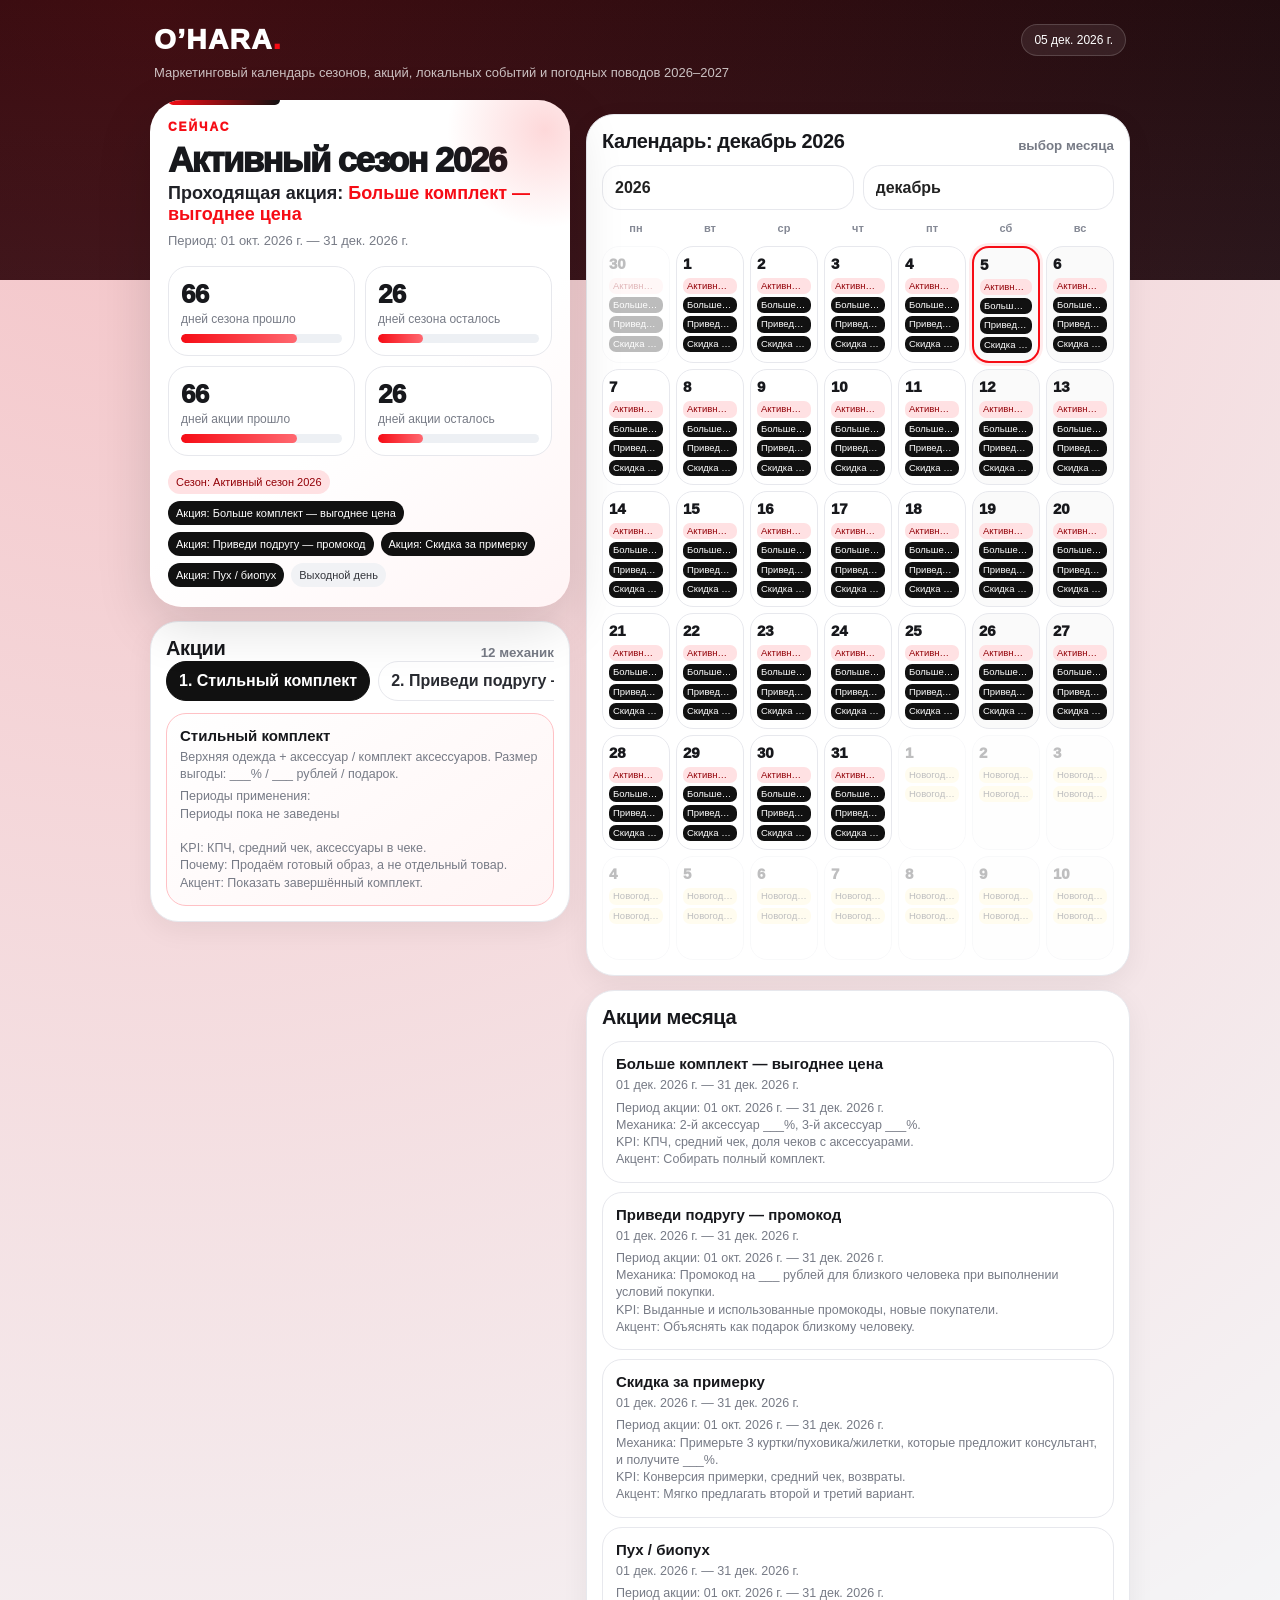
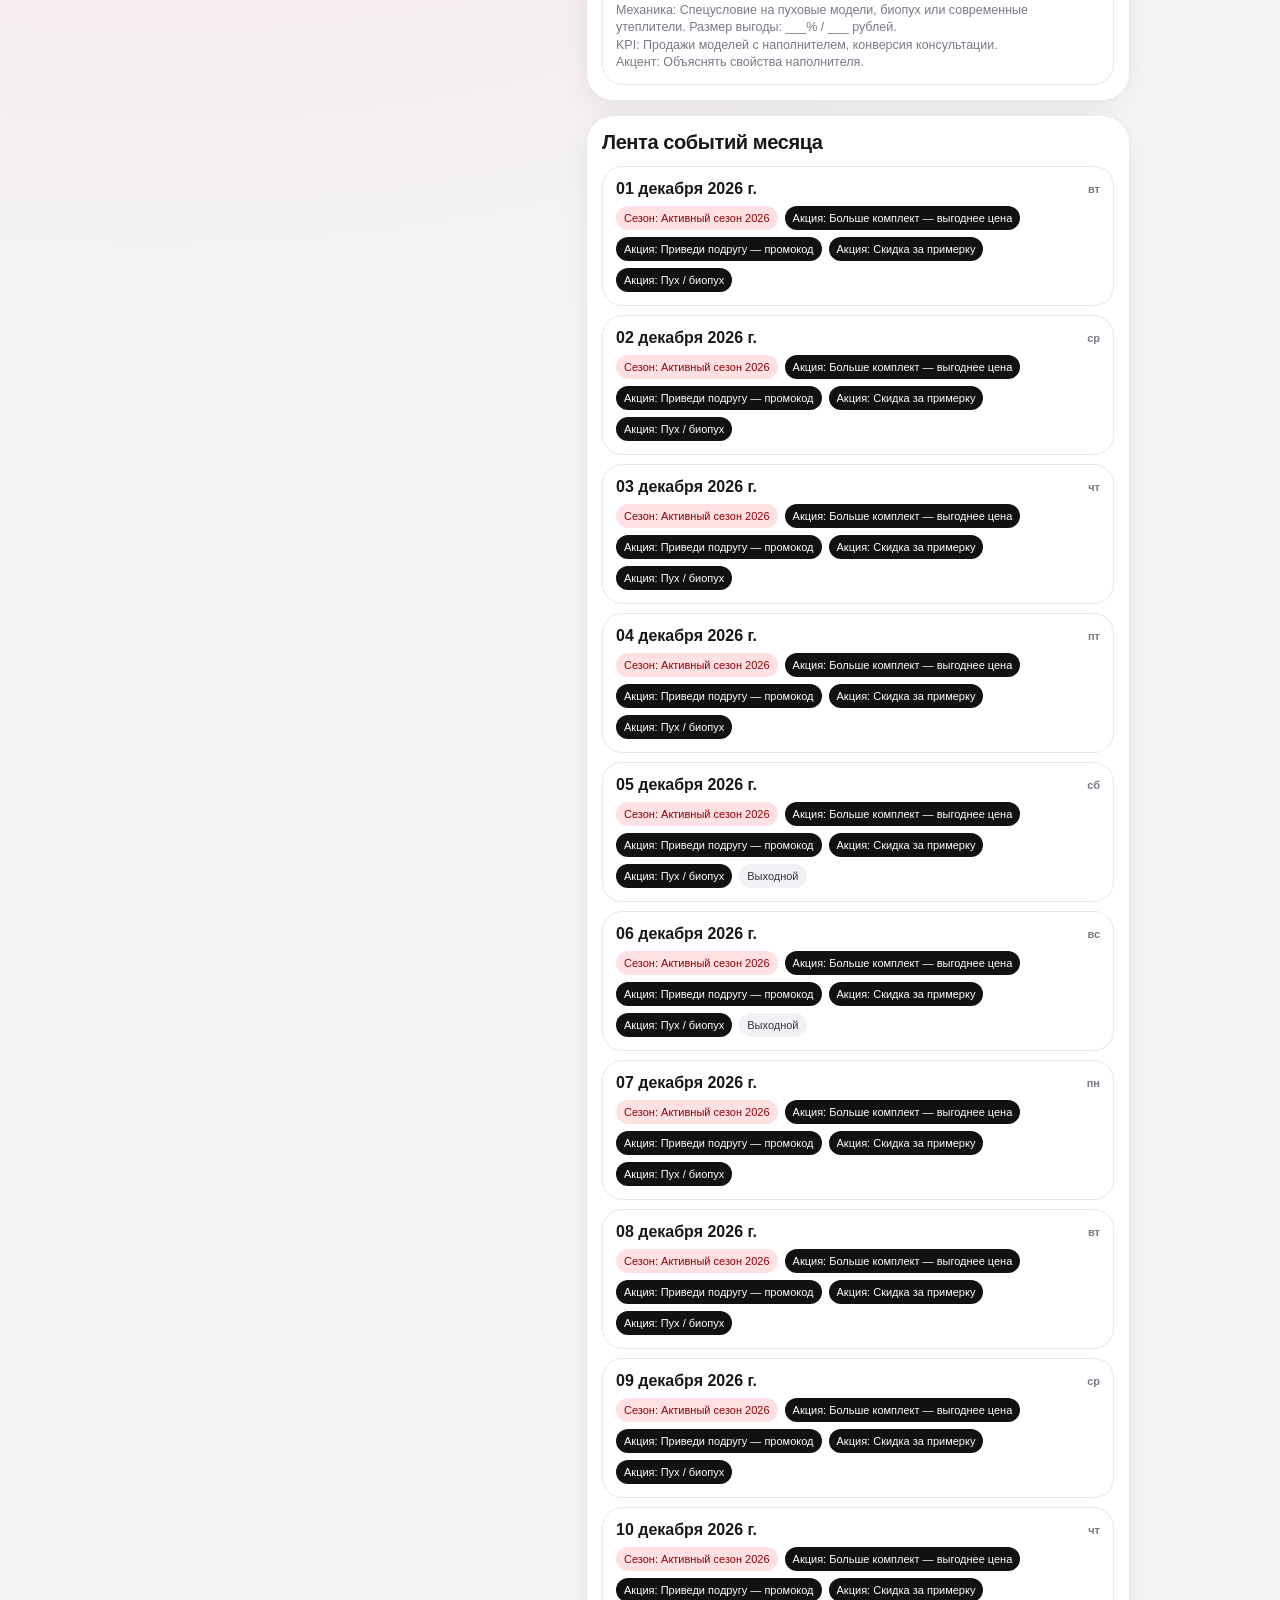
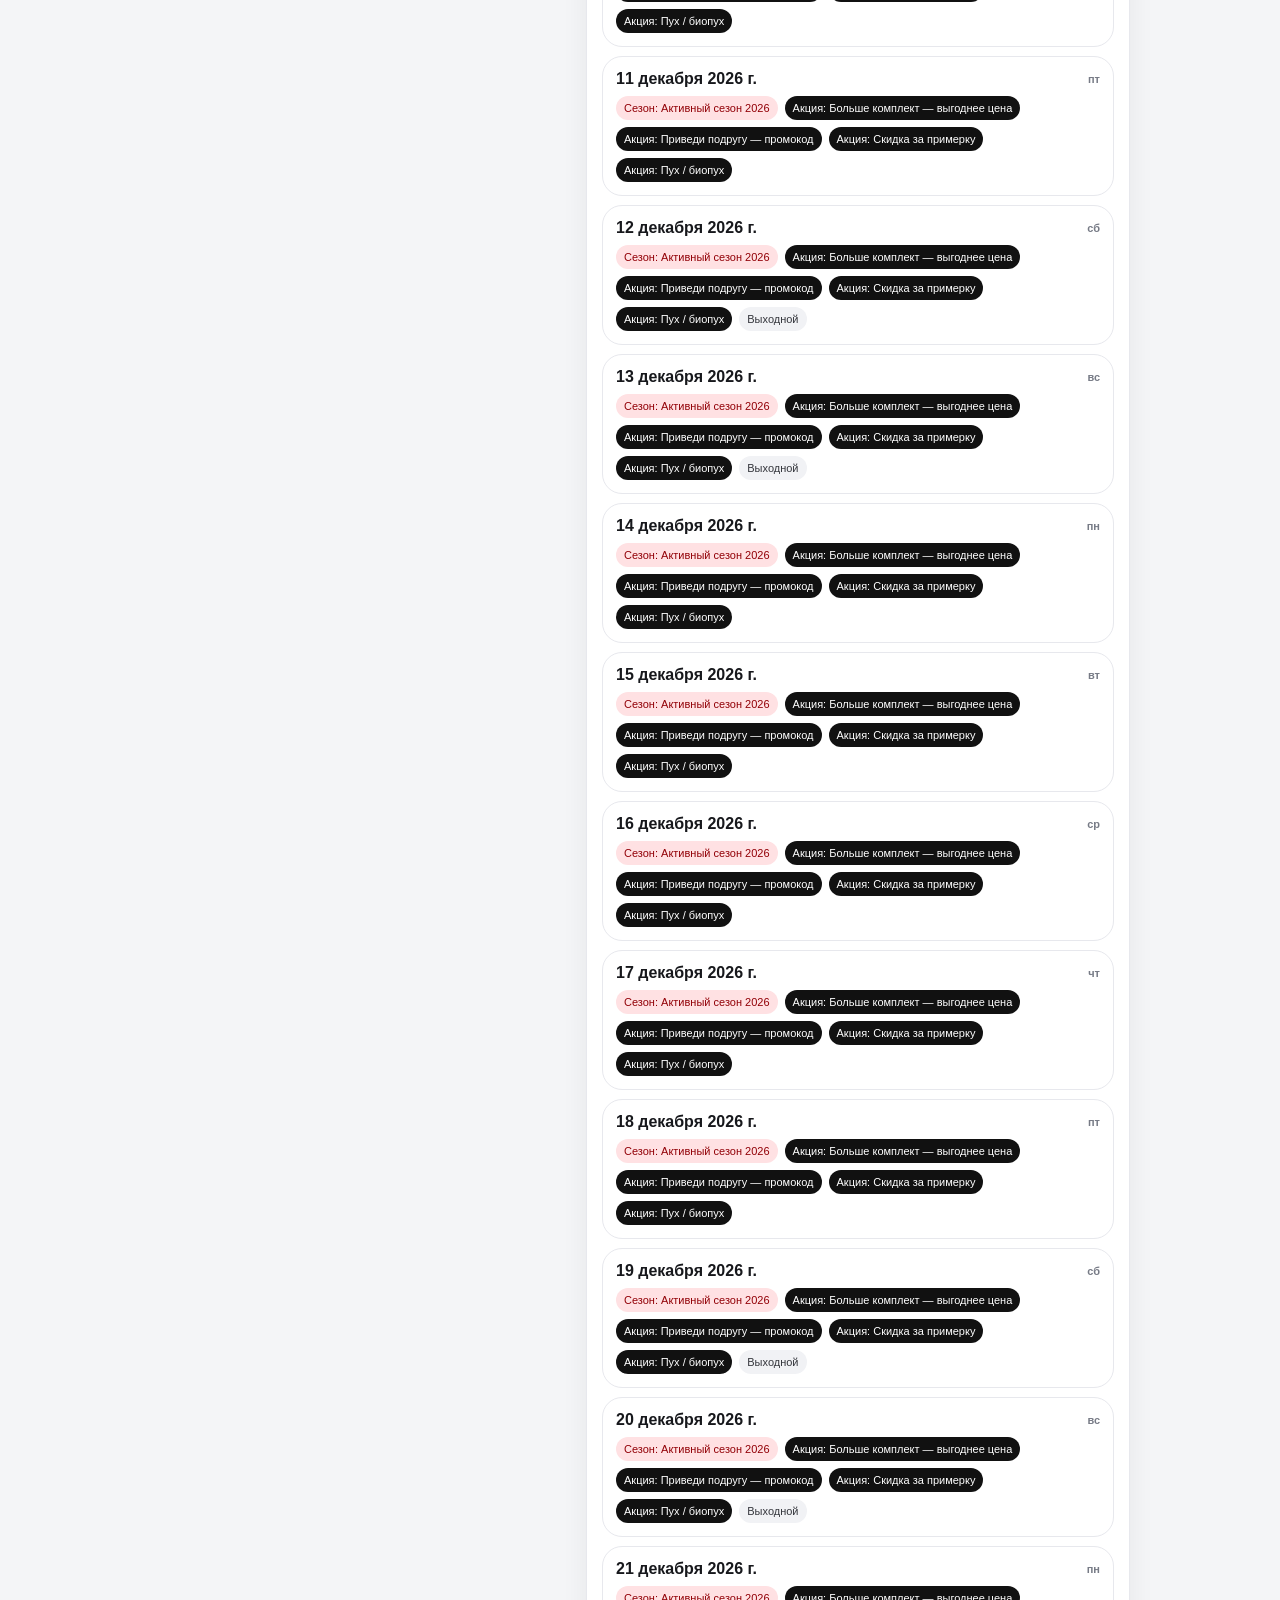
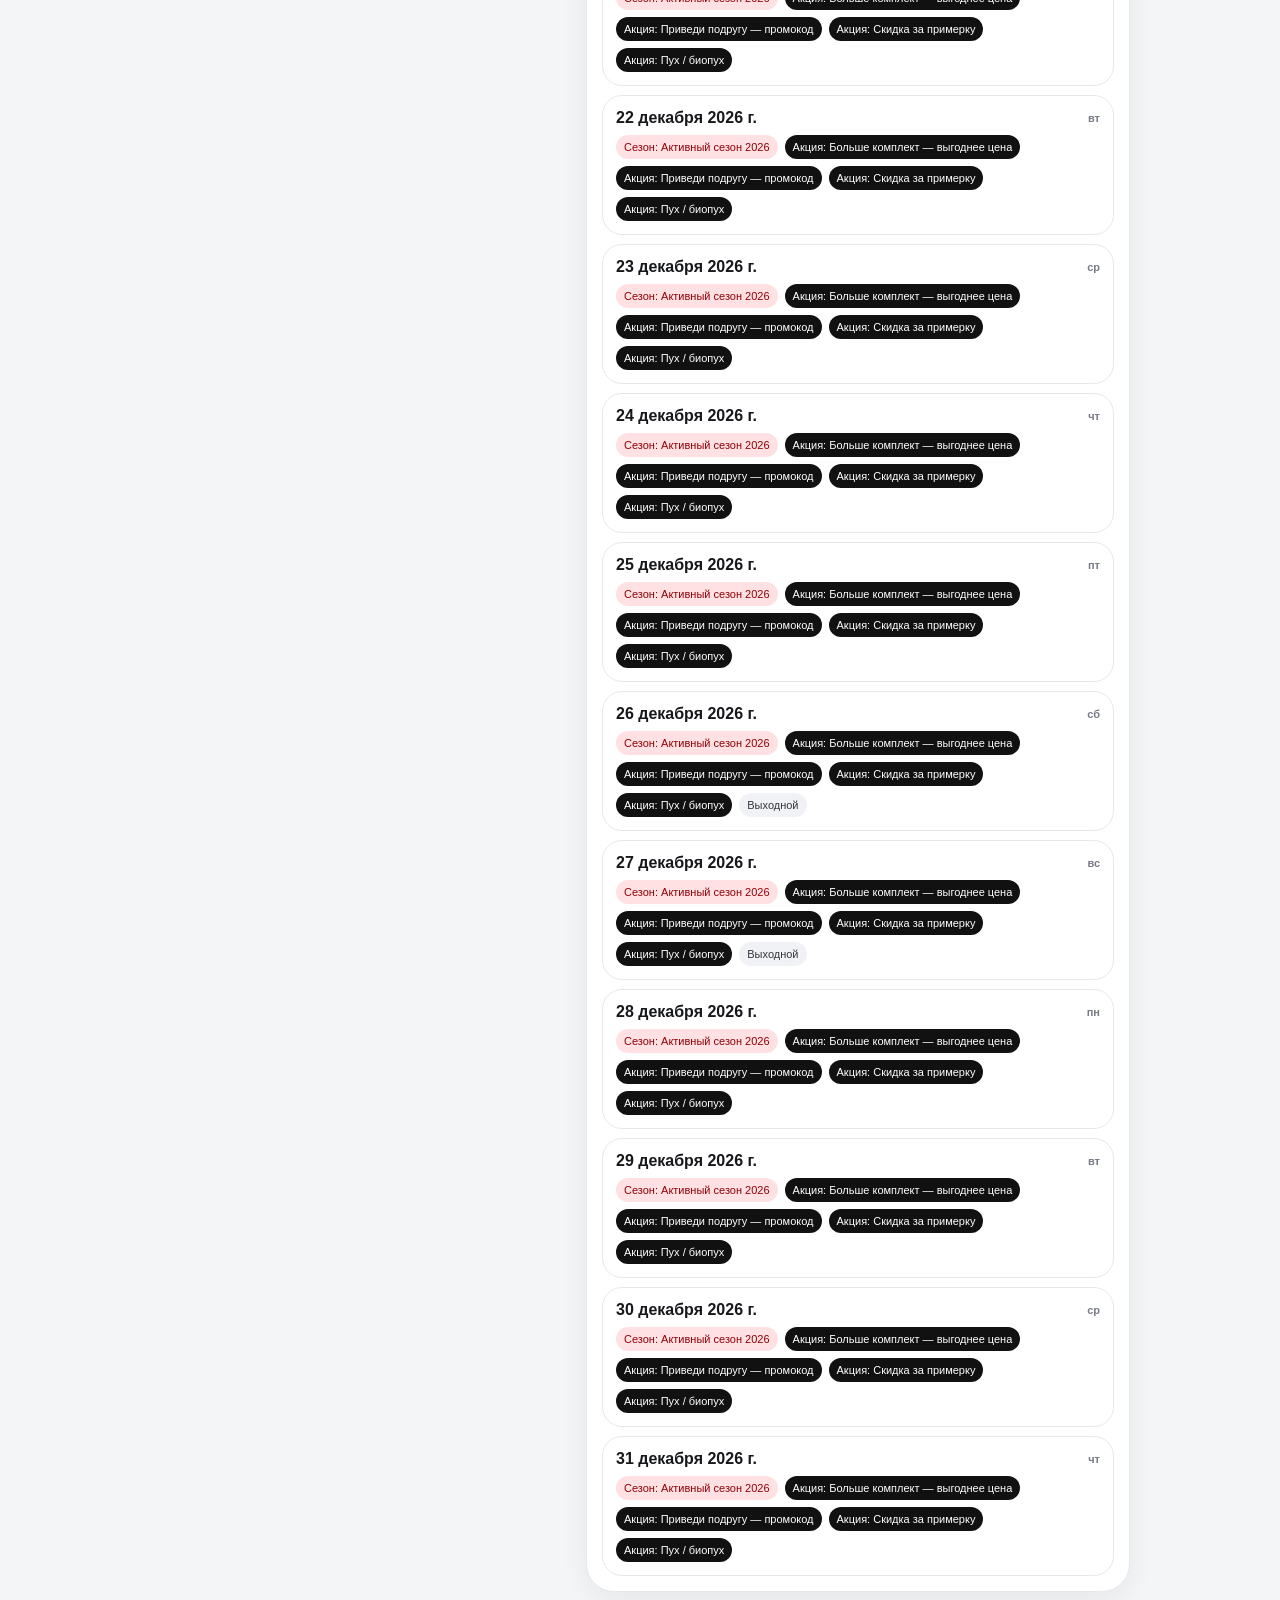
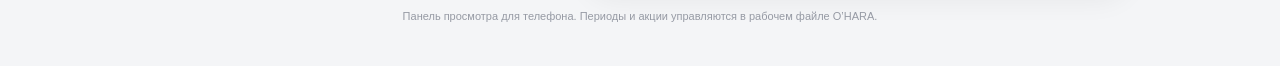
==== commit 8d35ac75: "Add local events and expanded promo mechanics" ====
--- a/ohara-marketing/index.html
+++ b/ohara-marketing/index.html
@@ -1,58 +1 @@
-<!doctype html>
-<html lang="ru">
-<head>
-<meta charset="utf-8">
-<meta name="viewport" content="width=device-width,initial-scale=1,viewport-fit=cover">
-<title>O’HARA — маркетинг-календарь</title>
-<style>
-:root{--red:#f60c15;--black:#0c0d10;--ink:#17181c;--muted:#777b86;--bg:#f4f5f7;--card:#fff;--line:#e7e8ed;--shadow:0 18px 55px rgba(12,13,17,.14);--blue:#dbeafe;--pink:#fce7f3;--violet:#ede9fe;--green:#dcfce7;--orange:#ffedd5;--yellow:#fef3c7;--gray:#e5e7eb;--softred:#ffe1e3}*{box-sizing:border-box;-webkit-tap-highlight-color:transparent}body{margin:0;background:radial-gradient(circle at 12% 0,rgba(246,12,21,.22),transparent 30%),linear-gradient(180deg,#0c0d10 0,#17181d 274px,#f4f5f7 274px);font-family:-apple-system,BlinkMacSystemFont,"Segoe UI",Roboto,Arial,sans-serif;color:var(--ink);padding:calc(env(safe-area-inset-top) + 12px) 12px 26px}button,select{font:inherit}.wrap{max-width:540px;margin:0 auto}.top{color:#fff;padding:12px 4px 18px}.brand{display:flex;align-items:center;justify-content:space-between;gap:10px}.logo{font-size:28px;font-weight:950;letter-spacing:.05em}.logo i{font-style:normal;color:var(--red)}.date-pill{border:1px solid rgba(255,255,255,.16);background:rgba(255,255,255,.08);backdrop-filter:blur(14px);border-radius:999px;padding:8px 12px;font-size:12px;color:#fff}.subtitle{margin-top:8px;color:rgba(255,255,255,.74);font-size:13px;line-height:1.35}.hero{background:linear-gradient(145deg,#fff 0,#fff 58%,#fff4f5 100%);border-radius:32px;padding:20px 18px;box-shadow:var(--shadow);position:relative;overflow:hidden}.hero:before{content:"";position:absolute;right:-80px;top:-75px;width:210px;height:210px;background:radial-gradient(circle,var(--red),transparent 66%);opacity:.16}.hero:after{content:"";position:absolute;left:18px;top:0;width:112px;height:5px;background:linear-gradient(90deg,var(--red),#111);border-radius:0 0 999px 999px}.eyebrow{font-size:12px;letter-spacing:.16em;text-transform:uppercase;color:var(--red);font-weight:950}.title{font-size:36px;line-height:.98;font-weight:950;letter-spacing:-.05em;margin:9px 0 6px}.action{font-size:19px;font-weight:900;color:#202127;margin:0 0 7px}.action b{color:var(--red)}.muted{font-size:13px;line-height:1.38;color:var(--muted)}.cards{display:grid;grid-template-columns:1fr 1fr;gap:10px;margin-top:16px}.mini{background:rgba(255,255,255,.92);border:1px solid var(--line);border-radius:20px;padding:12px}.num{font-size:26px;font-weight:950;letter-spacing:-.03em}.lab{font-size:12px;color:var(--muted);margin-top:2px}.bar{height:9px;background:#edf0f4;border-radius:999px;overflow:hidden;margin-top:8px}.fill{height:100%;background:linear-gradient(90deg,var(--red),#ff6870);border-radius:999px}.layers,.chips{display:flex;gap:7px;flex-wrap:wrap}.layers{margin-top:14px}.chip{font-size:11px;padding:6px 8px;border-radius:999px;background:#f0f1f4;color:#34363c}.chip.season{background:var(--blue)}.chip.sale{background:var(--pink)}.chip.north{background:var(--violet)}.chip.start{background:var(--green)}.chip.active{background:var(--softred);color:#920007}.chip.spring{background:var(--orange)}.chip.holiday{background:var(--yellow)}.chip.change{background:var(--gray)}.chip.promo{background:#111;color:#fff}.chip.weekend{background:#f1f2f5}.section{margin-top:14px;background:var(--card);border:1px solid var(--line);border-radius:28px;box-shadow:0 8px 28px rgba(12,13,17,.06);padding:15px}.section h2{font-size:20px;margin:0 0 12px;letter-spacing:-.02em}.section-head{display:flex;align-items:flex-end;justify-content:space-between;gap:10px}.section-head h2{margin:0}.section-head small{color:var(--muted);font-weight:800}.controls{display:grid;grid-template-columns:1fr 1fr;gap:9px}.select{width:100%;border:1px solid var(--line);background:#fff;border-radius:18px;padding:13px 12px;font-weight:800;color:#222;appearance:none}.grid{display:grid;grid-template-columns:repeat(7,1fr);gap:6px;margin-top:12px}.dow{font-size:11px;color:#858995;text-align:center;font-weight:900;text-transform:lowercase}.day{min-height:82px;border:1px solid var(--line);border-radius:17px;background:#fff;padding:8px 6px;position:relative;overflow:hidden}.day.dim{opacity:.28}.day.weekend{background:#fafafa}.day.today{border:2px solid var(--red);box-shadow:0 0 0 3px rgba(246,12,21,.08)}.dnum{font-weight:950;font-size:15px}.tags{display:flex;flex-direction:column;gap:3px;margin-top:6px}.tag{font-size:9.5px;line-height:1.1;border-radius:7px;padding:3px 4px;white-space:nowrap;overflow:hidden;text-overflow:ellipsis}.tag.season{background:var(--blue)}.tag.sale{background:var(--pink)}.tag.north{background:var(--violet)}.tag.start{background:var(--green)}.tag.active{background:var(--softred);color:#920007}.tag.spring{background:var(--orange)}.tag.holiday{background:var(--yellow)}.tag.change{background:var(--gray)}.tag.promo{background:#111;color:#fff}.stack{display:flex;flex-direction:column;gap:9px}.item{border:1px solid var(--line);border-radius:20px;padding:13px;background:#fff}.item.hot{border-color:#ffc1c5;background:linear-gradient(145deg,#fff,#fff5f5)}.item b{display:block;font-size:15px}.item p{margin:5px 0 0;color:var(--muted);font-size:12.5px;line-height:1.38}.event-date{display:flex;justify-content:space-between;gap:8px;align-items:center;margin-bottom:8px}.event-date b{font-size:16px}.weekday{font-size:11px;color:var(--muted);font-weight:900}.tabs{display:flex;gap:8px;overflow:auto;padding:1px 0 12px;scrollbar-width:none}.tabs button{white-space:nowrap;border:1px solid var(--line);background:#fff;border-radius:999px;padding:10px 12px;font-weight:850;color:#292b31}.tabs button.on{background:#111;color:#fff;border-color:#111}.modal{position:fixed;inset:0;background:rgba(0,0,0,.56);display:none;align-items:flex-end;z-index:10}.sheet{width:100%;max-width:540px;margin:0 auto;background:#fff;border-radius:28px 28px 0 0;padding:18px 16px calc(env(safe-area-inset-bottom) + 20px);box-shadow:0 -18px 55px rgba(0,0,0,.25)}.sheet h3{margin:0 0 8px;font-size:23px}.close{width:100%;margin-top:14px;border:none;background:#111;color:#fff;border-radius:16px;padding:14px;font-weight:900}.foot{font-size:11px;color:#969aa4;text-align:center;margin:18px 0}@media(min-width:720px){.wrap{max-width:980px}.main{display:grid;grid-template-columns:420px 1fr;gap:16px}.hero{position:sticky;top:16px}.day{min-height:104px}}
-</style>
-</head>
-<body>
-<div class="wrap">
-  <div class="top"><div class="brand"><div class="logo">O’HARA<i>.</i></div><div class="date-pill" id="todayPill">сегодня</div></div><div class="subtitle">Маркетинговый календарь сезонов, акций и фокусных периодов 2026–2027</div></div>
-  <div class="main">
-    <div>
-      <div class="hero"><div class="eyebrow">сейчас</div><div class="title" id="seasonName">—</div><div class="action" id="actionName">—</div><div class="muted" id="seasonDates">—</div><div class="cards"><div class="mini"><div class="num" id="seasonPassed">0</div><div class="lab">дней сезона прошло</div><div class="bar"><div class="fill" id="seasonBar"></div></div></div><div class="mini"><div class="num" id="seasonLeft">0</div><div class="lab">дней сезона осталось</div><div class="bar"><div class="fill" id="seasonLeftBar"></div></div></div><div class="mini"><div class="num" id="actionPassed">0</div><div class="lab">дней акции прошло</div><div class="bar"><div class="fill" id="actionBar"></div></div></div><div class="mini"><div class="num" id="actionLeft">0</div><div class="lab">дней акции осталось</div><div class="bar"><div class="fill" id="actionLeftBar"></div></div></div></div><div class="layers" id="layers"></div></div>
-      <div class="section"><div class="section-head"><h2>Акции</h2><small id="actionCounter">—</small></div><div class="tabs" id="actionTabs"></div><div class="stack" id="actionDetail"></div></div>
-    </div>
-    <div>
-      <div class="section"><div class="section-head"><h2 id="calendarTitle">Календарь месяца</h2><small>выбор месяца</small></div><div class="controls" style="margin-top:12px"><select class="select" id="yearSel"><option>2026</option><option>2027</option></select><select class="select" id="monthSel"></select></div><div class="grid" id="dow"></div><div class="grid" id="calendar"></div></div>
-      <div class="section"><h2>Акции месяца</h2><div class="stack" id="monthActions"></div></div>
-      <div class="section"><h2>Лента событий месяца</h2><div class="stack" id="feed"></div></div>
-    </div>
-  </div>
-  <div class="foot">Панель просмотра для телефона. Периоды и акции управляются в рабочем файле O’HARA.</div>
-</div>
-<div class="modal" id="modal"><div class="sheet"><h3 id="mTitle">День</h3><div id="mBody" class="stack"></div><button class="close" onclick="modal.style.display='none'">закрыть</button></div></div>
-<script>
-const months=['январь','февраль','март','апрель','май','июнь','июль','август','сентябрь','октябрь','ноябрь','декабрь'];
-function D(s){let [y,m,d]=s.split('-').map(Number);return new Date(y,m-1,d,12)}function ISO(d){return new Date(d.getFullYear(),d.getMonth(),d.getDate(),12)}function fmt(d){return d.toLocaleDateString('ru-RU',{day:'2-digit',month:'short',year:'numeric'})}function longFmt(d){return d.toLocaleDateString('ru-RU',{day:'2-digit',month:'long',year:'numeric'})}function wd(d){return d.toLocaleDateString('ru-RU',{weekday:'short'})}function days(a,b){return Math.floor((ISO(b)-ISO(a))/86400000)+1}function diff(a,b){return Math.floor((ISO(a)-ISO(b))/86400000)}function inRange(d,x){let t=ISO(d);return t>=x.start&&t<=x.end}function key(d){return d.toISOString().slice(0,10)}function weekend(d){return [0,6].includes(d.getDay())}function pct(a,b){return b?Math.max(0,Math.min(100,Math.round(a/b*100))):0}
-const rawPeriods=[['Новогодний сезон 2026','Сезон','2026-01-01','2026-01-11','holiday'],['Смена коллекции 2026','Сезон','2026-01-12','2026-02-28','change'],['Весенний сезон 2026','Сезон','2026-03-01','2026-05-09','spring'],['Летний сезон 2026','Сезон','2026-05-10','2026-06-30','season'],['Распродажа 2026','Сезон','2026-07-01','2026-08-31','sale'],['Северная распродажа 2026','Подпериод','2026-08-01','2026-08-31','north'],['Старт сезона 2026','Сезон','2026-09-01','2026-09-30','start'],['Активный сезон 2026','Сезон','2026-10-01','2026-12-31','active'],['Новогодние каникулы 2026','Праздник','2026-01-01','2026-01-11','holiday'],['23 февраля 2026','Праздник','2026-02-23','2026-02-23','holiday'],['8 марта 2026','Праздник','2026-03-08','2026-03-09','holiday'],['Майские праздники 2026','Праздник','2026-05-01','2026-05-09','holiday'],['День России 2026','Праздник','2026-06-12','2026-06-12','holiday'],['4 ноября 2026','Праздник','2026-11-04','2026-11-04','holiday'],['Новогодний сезон 2027','Сезон','2027-01-01','2027-01-11','holiday'],['Смена коллекции 2027','Сезон','2027-01-12','2027-02-28','change'],['Весенний сезон 2027','Сезон','2027-03-01','2027-05-09','spring'],['Летний сезон 2027','Сезон','2027-05-10','2027-06-30','season'],['Распродажа 2027','Сезон','2027-07-01','2027-08-31','sale'],['Северная распродажа 2027','Подпериод','2027-08-01','2027-08-31','north'],['Старт сезона 2027','Сезон','2027-09-01','2027-09-30','start'],['Активный сезон 2027','Сезон','2027-10-01','2027-12-31','active'],['Новогодние каникулы 2027','Праздник','2027-01-01','2027-01-11','holiday'],['23 февраля 2027','Праздник','2027-02-23','2027-02-23','holiday'],['8 марта 2027','Праздник','2027-03-08','2027-03-08','holiday'],['Майские праздники 2027','Праздник','2027-05-01','2027-05-09','holiday'],['День России 2027','Праздник','2027-06-12','2027-06-14','holiday'],['4 ноября 2027','Праздник','2027-11-04','2027-11-04','holiday']];
-const periods=rawPeriods.map(x=>({name:x[0],type:x[1],start:D(x[2]),end:D(x[3]),cls:x[4]}));
-const formats=[
-{name:'Больше комплект — выгоднее цена',mechanic:'При покупке верхней одежды и аксессуаров: на второй аксессуар скидка 10%, на третий аксессуар скидка 20%.',kpi:'КПЧ, средний чек, доля чеков с аксессуарами, количество аксессуаров в чеке.',why:'Акция усиливает продажу готового решения: пуховик/куртка + шапка + перчатки + шарф. В активные сезоны клиенту проще показать ценность полного комплекта, а продавцу легче добрать чек.',focus:'Предлагать не отдельный аксессуар, а готовый комплект под верхнюю одежду: тепло, стиль, завершённый образ.'},
-{name:'Приведи подругу — промокод 1000 ₽',mechanic:'После покупки двух изделий O’HARA клиент получает промокод на 1000 ₽. Близкий человек может использовать этот промокод в интернет-магазине O’HARA с самовывозом из магазина.',kpi:'Новые покупатели, повторные касания, онлайн-заказы с самовывозом, количество использованных промокодов.',why:'Механика превращает довольного покупателя в рекомендацию. Мы просим рассказать о качестве O’HARA близким и друзьям, а промокод даёт понятный повод вернуться в бренд через сайт.',focus:'Выдавать промокод только после сильной покупки и объяснять просто: “Подарите близкому 1000 ₽ на покупку O’HARA на сайте с забором в нашем магазине”.'}];
-const promos=[
-{format:0,name:'Больше комплект — выгоднее цена',period:'Весенний сезон 2026',start:D('2026-03-01'),end:D('2026-05-09'),status:'Активна'},
-{format:0,name:'Больше комплект — выгоднее цена',period:'Активный сезон 2026',start:D('2026-10-01'),end:D('2026-12-31'),status:'Активна'},
-{format:0,name:'Больше комплект — выгоднее цена',period:'Весенний сезон 2027',start:D('2027-03-01'),end:D('2027-05-09'),status:'Активна'},
-{format:0,name:'Больше комплект — выгоднее цена',period:'Активный сезон 2027',start:D('2027-10-01'),end:D('2027-12-31'),status:'Активна'},
-{format:1,name:'Приведи подругу — промокод 1000 ₽',period:'Активный сезон 2026',start:D('2026-10-01'),end:D('2026-12-31'),status:'Активна'},
-{format:1,name:'Приведи подругу — промокод 1000 ₽',period:'Весенний сезон 2027',start:D('2027-03-01'),end:D('2027-05-09'),status:'Активна'},
-{format:1,name:'Приведи подругу — промокод 1000 ₽',period:'Активный сезон 2027',start:D('2027-10-01'),end:D('2027-12-31'),status:'Активна'}];
-const state={year:2026,month:4,actionIndex:0};
-function today(){let now=new Date();return new Date(now.getFullYear(),now.getMonth(),now.getDate(),12)}
-function activePeriods(d){return periods.filter(p=>inRange(d,p))}function activePromos(d){return promos.filter(p=>p.status!=='Выключена'&&inRange(d,p))}function mainSeason(d){return activePeriods(d).find(p=>p.type==='Сезон')||periods.find(p=>p.type==='Сезон'&&d<=p.end)||periods.find(p=>p.type==='Сезон')}function monthStart(){return new Date(state.year,state.month,1,12)}function monthEnd(){return new Date(state.year,state.month+1,0,12)}function monthPromos(){let a=monthStart(),b=monthEnd();return promos.filter(p=>p.status!=='Выключена'&&p.start<=b&&p.end>=a).sort((x,y)=>x.start-y.start)}function overlapMonth(x){let a=monthStart(),b=monthEnd();return `${fmt(x.start<a?a:x.start)} — ${fmt(x.end>b?b:x.end)}`}
-function render(){let t=today();todayPill.textContent=fmt(t);yearSel.value=state.year;monthSel.value=String(state.month);calendarTitle.textContent=`Календарь: ${months[state.month]} ${state.year}`;renderHero(t);renderActions();renderCalendar();renderMonthActions();renderFeed();}
-function renderHero(d){let s=mainSeason(d),aps=activePromos(d),act=aps[0],f=act?formats[act.format]:null;seasonName.textContent=s?s.name:'Сезон не найден';actionName.innerHTML=act?`Проходящая акция: <b>${act.name}</b>`:'Проходящие акции: нет активных акций';seasonDates.textContent=s?`Период: ${fmt(s.start)} — ${fmt(s.end)}`:'—';let sDays=s?days(s.start,s.end):0,sp=s?Math.max(0,Math.min(sDays,diff(d,s.start)+1)):0,sl=s?Math.max(0,diff(s.end,d)):0;seasonPassed.textContent=sp;seasonLeft.textContent=sl;seasonBar.style.width=pct(sp,sDays)+'%';seasonLeftBar.style.width=pct(sl,sDays)+'%';let aDays=act?days(act.start,act.end):0,ap=act?Math.max(0,diff(d,act.start)+1):0,al=act?Math.max(0,diff(act.end,d)):0;actionPassed.textContent=ap;actionLeft.textContent=al;actionBar.style.width=pct(ap,aDays)+'%';actionLeftBar.style.width=pct(al,aDays)+'%';let chips=[];if(s)chips.push(`<span class="chip ${s.cls}">Сезон: ${s.name}</span>`);activePeriods(d).filter(p=>p.type!=='Сезон').forEach(p=>chips.push(`<span class="chip ${p.cls}">${p.type}: ${p.name}</span>`));aps.forEach(p=>chips.push(`<span class="chip promo">Акция: ${p.name}</span>`));if(weekend(d))chips.push('<span class="chip weekend">Выходной день</span>');layers.innerHTML=chips.join('')}
-function renderActions(){let selected=formats[state.actionIndex]||formats[0];actionCounter.textContent=`${formats.length} механики`;actionTabs.innerHTML=formats.map((p,i)=>`<button class="${i===state.actionIndex?'on':''}" onclick="state.actionIndex=${i};renderActions()">${i+1}. ${p.name}</button>`).join('');let runs=promos.filter(p=>p.format===state.actionIndex).map(p=>`${p.period}: ${fmt(p.start)} — ${fmt(p.end)} (${days(p.start,p.end)} дн.)`).join('<br>');actionDetail.innerHTML=item(selected.name,selected.mechanic,`Периоды применения:<br>${runs}<br><br>KPI: ${selected.kpi}<br>Почему: ${selected.why}<br>Акцент: ${selected.focus}`,'hot')}
-function item(t,m,p,hot=''){return `<div class="item ${hot}"><b>${t}</b>${m?`<p>${m}</p>`:''}${p?`<p>${p}</p>`:''}</div>`}
-function renderCalendar(){dow.innerHTML=['пн','вт','ср','чт','пт','сб','вс'].map(x=>`<div class="dow">${x}</div>`).join('');let first=monthStart(),start=new Date(first);start.setDate(1-((first.getDay()+6)%7));let out=[];for(let i=0;i<42;i++){let d=new Date(start);d.setDate(start.getDate()+i);let ps=activePeriods(d),aps=activePromos(d),dim=d.getMonth()!==state.month;let tags=[];let main=ps.find(p=>p.type==='Сезон');if(main)tags.push(`<span class="tag ${main.cls}">${main.name}</span>`);ps.filter(p=>p.type!=='Сезон').forEach(p=>tags.push(`<span class="tag ${p.cls}">${p.name}</span>`));aps.forEach(p=>tags.push(`<span class="tag promo">${p.name}</span>`));out.push(`<div class="day ${dim?'dim':''} ${weekend(d)?'weekend':''} ${key(d)===key(today())?'today':''}" onclick="openDay('${key(d)}')"><div class="dnum">${d.getDate()}</div><div class="tags">${tags.slice(0,4).join('')}</div></div>`)}calendar.innerHTML=out.join('')}
-function renderMonthActions(){let list=monthPromos();monthActions.innerHTML=list.length?list.map((p,i)=>{let f=formats[p.format];return item(p.name,overlapMonth(p),`Период акции: ${fmt(p.start)} — ${fmt(p.end)}<br>Механика: ${f.mechanic}<br>KPI: ${f.kpi}<br>Акцент: ${f.focus}`)}).join(''):item('Акций в месяце нет','—','На выбранный месяц промо-акции пока не заведены.')}
-function renderFeed(){let rows=[];for(let d=monthStart();d.getMonth()===state.month;d.setDate(d.getDate()+1)){let ps=activePeriods(d),aps=activePromos(d),s=ps.find(p=>p.type==='Сезон'),ev=ps.filter(p=>p.type!=='Сезон');if(ev.length||aps.length||weekend(d)){let chips=[];if(s)chips.push(`<span class="chip ${s.cls}">Сезон: ${s.name}</span>`);ev.forEach(p=>chips.push(`<span class="chip ${p.cls}">Событие: ${p.name}</span>`));aps.forEach(p=>chips.push(`<span class="chip promo">Акция: ${p.name}</span>`));if(weekend(d))chips.push('<span class="chip weekend">Выходной</span>');rows.push(`<div class="item"><div class="event-date"><b>${longFmt(d)}</b><span class="weekday">${wd(d)}</span></div><div class="chips">${chips.join('')}</div></div>`)}}feed.innerHTML=rows.join('')||item('Событий нет','—','На этот месяц событий и акций не найдено.')}
-function openDay(k){let d=D(k),ps=activePeriods(d),aps=activePromos(d),s=ps.find(p=>p.type==='Сезон'),events=ps.filter(p=>p.type!=='Сезон'),rows=[];if(s)rows.push(item('Сезон',s.name,`${fmt(s.start)} — ${fmt(s.end)}`));events.forEach(p=>rows.push(item('Событие',p.name,`${p.type} · ${fmt(p.start)} — ${fmt(p.end)}`)));aps.forEach(p=>{let f=formats[p.format];rows.push(item('Проходящая акция',p.name,`Механика: ${f.mechanic}<br>KPI: ${f.kpi}<br>Акцент: ${f.focus}`))});if(weekend(d))rows.push(item('Выходной','Да','Отдельная отметка дня.'));mTitle.textContent=longFmt(d);mBody.innerHTML=rows.join('')||item('Событий нет','—','На этот день ничего не назначено.');modal.style.display='flex'}
-months.forEach((m,i)=>monthSel.insertAdjacentHTML('beforeend',`<option value="${i}">${m}</option>`));yearSel.onchange=()=>{state.year=+yearSel.value;render()};monthSel.onchange=()=>{state.month=+monthSel.value;render()};let t=today();state.year=t.getFullYear();state.month=t.getMonth();render();
-</script>
-</body>
-</html>+<!doctype html><html lang="ru"><head><meta charset="utf-8"><meta name="viewport" content="width=device-width,initial-scale=1,viewport-fit=cover"><title>O’HARA — маркетинг-календарь</title><style>:root{--red:#f60c15;--black:#0c0d10;--ink:#17181c;--muted:#777b86;--bg:#f4f5f7;--card:#fff;--line:#e7e8ed;--shadow:0 18px 55px rgba(12,13,17,.14);--blue:#dbeafe;--pink:#fce7f3;--violet:#ede9fe;--green:#dcfce7;--orange:#ffedd5;--yellow:#fef3c7;--gray:#e5e7eb;--softred:#ffe1e3}*{box-sizing:border-box;-webkit-tap-highlight-color:transparent}body{margin:0;background:radial-gradient(circle at 12% 0,rgba(246,12,21,.22),transparent 30%),linear-gradient(180deg,#0c0d10 0,#17181d 280px,#f4f5f7 280px);font-family:-apple-system,BlinkMacSystemFont,"Segoe UI",Roboto,Arial,sans-serif;color:var(--ink);padding:calc(env(safe-area-inset-top) + 12px) 12px 26px}button,select{font:inherit}.wrap{max-width:540px;margin:0 auto}.top{color:#fff;padding:12px 4px 18px}.brand{display:flex;align-items:center;justify-content:space-between;gap:10px}.logo{font-size:28px;font-weight:950;letter-spacing:.05em}.logo i{font-style:normal;color:var(--red)}.date-pill{border:1px solid rgba(255,255,255,.16);background:rgba(255,255,255,.08);backdrop-filter:blur(14px);border-radius:999px;padding:8px 12px;font-size:12px;color:#fff}.subtitle{margin-top:8px;color:rgba(255,255,255,.74);font-size:13px;line-height:1.35}.hero{background:linear-gradient(145deg,#fff 0,#fff 58%,#fff4f5 100%);border-radius:32px;padding:20px 18px;box-shadow:var(--shadow);position:relative;overflow:hidden}.hero:before{content:"";position:absolute;right:-80px;top:-75px;width:210px;height:210px;background:radial-gradient(circle,var(--red),transparent 66%);opacity:.16}.hero:after{content:"";position:absolute;left:18px;top:0;width:112px;height:5px;background:linear-gradient(90deg,var(--red),#111);border-radius:0 0 999px 999px}.eyebrow{font-size:12px;letter-spacing:.16em;text-transform:uppercase;color:var(--red);font-weight:950}.title{font-size:35px;line-height:.98;font-weight:950;letter-spacing:-.05em;margin:9px 0 6px}.action{font-size:18px;font-weight:900;color:#202127;margin:0 0 7px}.action b{color:var(--red)}.muted{font-size:13px;line-height:1.38;color:var(--muted)}.cards{display:grid;grid-template-columns:1fr 1fr;gap:10px;margin-top:16px}.mini{background:rgba(255,255,255,.92);border:1px solid var(--line);border-radius:20px;padding:12px}.num{font-size:26px;font-weight:950;letter-spacing:-.03em}.lab{font-size:12px;color:var(--muted);margin-top:2px}.bar{height:9px;background:#edf0f4;border-radius:999px;overflow:hidden;margin-top:8px}.fill{height:100%;background:linear-gradient(90deg,var(--red),#ff6870);border-radius:999px}.layers,.chips{display:flex;gap:7px;flex-wrap:wrap}.layers{margin-top:14px}.chip{font-size:11px;padding:6px 8px;border-radius:999px;background:#f0f1f4;color:#34363c}.chip.season{background:var(--blue)}.chip.sale{background:var(--pink)}.chip.north{background:var(--violet)}.chip.start{background:var(--green)}.chip.active{background:var(--softred);color:#920007}.chip.spring{background:var(--orange)}.chip.holiday{background:var(--yellow)}.chip.local{background:#fff1d6;color:#8a5200}.chip.weather{background:#e0f2fe;color:#075985}.chip.change{background:var(--gray)}.chip.promo{background:#111;color:#fff}.chip.weekend{background:#f1f2f5}.section{margin-top:14px;background:var(--card);border:1px solid var(--line);border-radius:28px;box-shadow:0 8px 28px rgba(12,13,17,.06);padding:15px}.section h2{font-size:20px;margin:0 0 12px;letter-spacing:-.02em}.section-head{display:flex;align-items:flex-end;justify-content:space-between;gap:10px}.section-head h2{margin:0}.section-head small{color:var(--muted);font-weight:800}.controls{display:grid;grid-template-columns:1fr 1fr;gap:9px}.select{width:100%;border:1px solid var(--line);background:#fff;border-radius:18px;padding:13px 12px;font-weight:800;color:#222;appearance:none}.grid{display:grid;grid-template-columns:repeat(7,1fr);gap:6px;margin-top:12px}.dow{font-size:11px;color:#858995;text-align:center;font-weight:900;text-transform:lowercase}.day{min-height:82px;border:1px solid var(--line);border-radius:17px;background:#fff;padding:8px 6px;position:relative;overflow:hidden}.day.dim{opacity:.28}.day.weekend{background:#fafafa}.day.today{border:2px solid var(--red);box-shadow:0 0 0 3px rgba(246,12,21,.08)}.dnum{font-weight:950;font-size:15px}.tags{display:flex;flex-direction:column;gap:3px;margin-top:6px}.tag{font-size:9.5px;line-height:1.1;border-radius:7px;padding:3px 4px;white-space:nowrap;overflow:hidden;text-overflow:ellipsis}.tag.season{background:var(--blue)}.tag.sale{background:var(--pink)}.tag.north{background:var(--violet)}.tag.start{background:var(--green)}.tag.active{background:var(--softred);color:#920007}.tag.spring{background:var(--orange)}.tag.holiday{background:var(--yellow)}.tag.local{background:#fff1d6;color:#8a5200}.tag.weather{background:#e0f2fe;color:#075985}.tag.change{background:var(--gray)}.tag.promo{background:#111;color:#fff}.stack{display:flex;flex-direction:column;gap:9px}.item{border:1px solid var(--line);border-radius:20px;padding:13px;background:#fff}.item.hot{border-color:#ffc1c5;background:linear-gradient(145deg,#fff,#fff5f5)}.item b{display:block;font-size:15px}.item p{margin:5px 0 0;color:var(--muted);font-size:12.5px;line-height:1.38}.event-date{display:flex;justify-content:space-between;gap:8px;align-items:center;margin-bottom:8px}.event-date b{font-size:16px}.weekday{font-size:11px;color:var(--muted);font-weight:900}.tabs{display:flex;gap:8px;overflow:auto;padding:1px 0 12px;scrollbar-width:none}.tabs button{white-space:nowrap;border:1px solid var(--line);background:#fff;border-radius:999px;padding:10px 12px;font-weight:850;color:#292b31}.tabs button.on{background:#111;color:#fff;border-color:#111}.modal{position:fixed;inset:0;background:rgba(0,0,0,.56);display:none;align-items:flex-end;z-index:10}.sheet{width:100%;max-width:540px;margin:0 auto;background:#fff;border-radius:28px 28px 0 0;padding:18px 16px calc(env(safe-area-inset-bottom) + 20px);box-shadow:0 -18px 55px rgba(0,0,0,.25)}.sheet h3{margin:0 0 8px;font-size:23px}.close{width:100%;margin-top:14px;border:none;background:#111;color:#fff;border-radius:16px;padding:14px;font-weight:900}.foot{font-size:11px;color:#969aa4;text-align:center;margin:18px 0}@media(min-width:720px){.wrap{max-width:980px}.main{display:grid;grid-template-columns:420px 1fr;gap:16px}.hero{position:sticky;top:16px}.day{min-height:104px}}</style></head><body><div class="wrap"><div class="top"><div class="brand"><div class="logo">O’HARA<i>.</i></div><div class="date-pill" id="todayPill">сегодня</div></div><div class="subtitle">Маркетинговый календарь сезонов, акций, локальных событий и погодных поводов 2026–2027</div></div><div class="main"><div><div class="hero"><div class="eyebrow">сейчас</div><div class="title" id="seasonName">—</div><div class="action" id="actionName">—</div><div class="muted" id="seasonDates">—</div><div class="cards"><div class="mini"><div class="num" id="seasonPassed">0</div><div class="lab">дней сезона прошло</div><div class="bar"><div class="fill" id="seasonBar"></div></div></div><div class="mini"><div class="num" id="seasonLeft">0</div><div class="lab">дней сезона осталось</div><div class="bar"><div class="fill" id="seasonLeftBar"></div></div></div><div class="mini"><div class="num" id="actionPassed">0</div><div class="lab">дней акции прошло</div><div class="bar"><div class="fill" id="actionBar"></div></div></div><div class="mini"><div class="num" id="actionLeft">0</div><div class="lab">дней акции осталось</div><div class="bar"><div class="fill" id="actionLeftBar"></div></div></div></div><div class="layers" id="layers"></div></div><div class="section"><div class="section-head"><h2>Акции</h2><small id="actionCounter">—</small></div><div class="tabs" id="actionTabs"></div><div class="stack" id="actionDetail"></div></div></div><div><div class="section"><div class="section-head"><h2 id="calendarTitle">Календарь месяца</h2><small>выбор месяца</small></div><div class="controls" style="margin-top:12px"><select class="select" id="yearSel"><option>2026</option><option>2027</option></select><select class="select" id="monthSel"></select></div><div class="grid" id="dow"></div><div class="grid" id="calendar"></div></div><div class="section"><h2>Акции месяца</h2><div class="stack" id="monthActions"></div></div><div class="section"><h2>Лента событий месяца</h2><div class="stack" id="feed"></div></div></div></div><div class="foot">Панель просмотра для телефона. Периоды и акции управляются в рабочем файле O’HARA.</div></div><div class="modal" id="modal"><div class="sheet"><h3 id="mTitle">День</h3><div id="mBody" class="stack"></div><button class="close" onclick="modal.style.display='none'">закрыть</button></div></div><script>const months=['январь','февраль','март','апрель','май','июнь','июль','август','сентябрь','октябрь','ноябрь','декабрь'];function D(s){let [y,m,d]=s.split('-').map(Number);return new Date(y,m-1,d,12)}function ISO(d){return new Date(d.getFullYear(),d.getMonth(),d.getDate(),12)}function fmt(d){return d.toLocaleDateString('ru-RU',{day:'2-digit',month:'short',year:'numeric'})}function longFmt(d){return d.toLocaleDateString('ru-RU',{day:'2-digit',month:'long',year:'numeric'})}function wd(d){return d.toLocaleDateString('ru-RU',{weekday:'short'})}function days(a,b){return Math.floor((ISO(b)-ISO(a))/86400000)+1}function diff(a,b){return Math.floor((ISO(a)-ISO(b))/86400000)}function inRange(d,x){let t=ISO(d);return t>=x.start&&t<=x.end}function key(d){return d.toISOString().slice(0,10)}function weekend(d){return [0,6].includes(d.getDay())}function pct(a,b){return b?Math.max(0,Math.min(100,Math.round(a/b*100))):0}const rawPeriods=[['Новогодний сезон 2026','Сезон','2026-01-01','2026-01-11','holiday'],['Смена коллекции 2026','Сезон','2026-01-12','2026-02-28','change'],['Весенний сезон 2026','Сезон','2026-03-01','2026-05-09','spring'],['Летний сезон 2026','Сезон','2026-05-10','2026-06-30','season'],['Распродажа 2026','Сезон','2026-07-01','2026-08-31','sale'],['Северная распродажа 2026','Подпериод','2026-08-01','2026-08-31','north'],['Старт сезона 2026','Сезон','2026-09-01','2026-09-30','start'],['Активный сезон 2026','Сезон','2026-10-01','2026-12-31','active'],['Новогодние каникулы 2026','Праздник','2026-01-01','2026-01-11','holiday'],['23 февраля 2026','Праздник','2026-02-23','2026-02-23','holiday'],['8 марта 2026','Праздник','2026-03-08','2026-03-09','holiday'],['Майские праздники 2026','Праздник','2026-05-01','2026-05-09','holiday'],['День России 2026','Праздник','2026-06-12','2026-06-12','holiday'],['4 ноября 2026','Праздник','2026-11-04','2026-11-04','holiday'],['Новогодний сезон 2027','Сезон','2027-01-01','2027-01-11','holiday'],['Смена коллекции 2027','Сезон','2027-01-12','2027-02-28','change'],['Весенний сезон 2027','Сезон','2027-03-01','2027-05-09','spring'],['Летний сезон 2027','Сезон','2027-05-10','2027-06-30','season'],['Распродажа 2027','Сезон','2027-07-01','2027-08-31','sale'],['Северная распродажа 2027','Подпериод','2027-08-01','2027-08-31','north'],['Старт сезона 2027','Сезон','2027-09-01','2027-09-30','start'],['Активный сезон 2027','Сезон','2027-10-01','2027-12-31','active'],['Новогодние каникулы 2027','Праздник','2027-01-01','2027-01-11','holiday'],['23 февраля 2027','Праздник','2027-02-23','2027-02-23','holiday'],['8 марта 2027','Праздник','2027-03-08','2027-03-08','holiday'],['Майские праздники 2027','Праздник','2027-05-01','2027-05-09','holiday'],['День России 2027','Праздник','2027-06-12','2027-06-14','holiday'],['4 ноября 2027','Праздник','2027-11-04','2027-11-04','holiday']];const periods=rawPeriods.map(x=>({name:x[0],type:x[1],start:D(x[2]),end:D(x[3]),cls:x[4]}));const localEvents=[['Москва','День города','2026-09-05','local'],['Москва','День города','2027-09-04','local'],['Санкт-Петербург','День города','2026-05-27','local'],['Санкт-Петербург','День города','2027-05-27','local'],['Новосибирск','День города','2026-06-28','local'],['Новосибирск','День города','2027-06-27','local'],['Владивосток','День города','2026-07-02','local'],['Владивосток','День города','2027-07-02','local'],['Пермь','День города','2026-06-12','local'],['Пермь','День города','2027-06-12','local'],['Уфа','День города','2026-06-12','local'],['Уфа','День города','2027-06-12','local'],['Мурманск','День города','2026-10-04','local'],['Мурманск','День города','2027-10-04','local'],['Северные магазины','День оленевода / северный локальный повод','2026-03-28','local'],['Северные магазины','День оленевода / северный локальный повод','2027-03-27','local']].map(x=>({city:x[0],name:x[1],start:D(x[2]),end:D(x[2]),type:'Локальное событие',cls:x[3]}));const weatherEvents=[['Погодный повод','Первый ноль в городе','2026-10-15'],['Погодный повод','Первый холодный уикенд','2026-10-17'],['Погодный повод','Весна наступает +20','2027-04-20'],['Погодный повод','Северный минус −30','2027-01-20']].map(x=>({city:x[0],name:x[1],start:D(x[2]),end:D(x[2]),type:'Погодный повод',cls:'weather'}));const formats=[{name:'Стильный комплект',mechanic:'Верхняя одежда + аксессуар / комплект аксессуаров. Размер выгоды: ___% / ___ рублей / подарок.',kpi:'КПЧ, средний чек, аксессуары в чеке.',why:'Продаём готовый образ, а не отдельный товар.',focus:'Показать завершённый комплект.'},{name:'Приведи подругу — промокод',mechanic:'Промокод на ___ рублей для близкого человека при выполнении условий покупки.',kpi:'Выданные и использованные промокоды, новые покупатели.',why:'Работает через личную рекомендацию.',focus:'Объяснять как подарок близкому человеку.'},{name:'Подарок при покупке',mechanic:'Подарок при покупке от ___ рублей.',kpi:'Средний чек, добор до порога.',why:'Подарок воспринимается эмоциональнее скидки.',focus:'Довести чек до порога подарка.'},{name:'Больше комплект — выгоднее цена',mechanic:'2-й аксессуар ___%, 3-й аксессуар ___%.',kpi:'КПЧ, средний чек, доля чеков с аксессуарами.',why:'Клиент покупает сезонное решение: пуховик/куртка + шапка + перчатки + шарф.',focus:'Собирать полный комплект.'},{name:'Скидка на тип товара',mechanic:'Категорийная акция: жилеты / ветровки / пуховики / экошубы / пальто. Размер выгоды: ___% / ___ рублей.',kpi:'Продажи категории, остатки, скорость продажи SKU.',why:'Простой фокус для продавцов и покупателей.',focus:'Подсветить нужную категорию.'},{name:'Погода решает',mechanic:'Первый 0°, первый минус, −30° на севере, +20° весной. Размер выгоды: ___% / ___ рублей.',kpi:'Продажи в день повода, трафик, конверсия.',why:'Верхняя одежда покупается по погодной потребности.',focus:'Связать предложение с погодой в городе.'},{name:'Скидка за примерку',mechanic:'Примерьте 3 куртки/пуховика/жилетки, которые предложит консультант, и получите ___%.',kpi:'Конверсия примерки, средний чек, возвраты.',why:'Несколько примерок помогают выбрать лучшую посадку.',focus:'Мягко предлагать второй и третий вариант.'},{name:'Карточка с выбором скидки',mechanic:'Клиент стирает карточку и получает один из вариантов: ___%, ___ рублей, подарок, купон на аксессуары.',kpi:'Использование купонов, средний чек, повторные покупки.',why:'Элемент игры делает акцию эмоциональнее.',focus:'Создать ощущение персональной удачи.'},{name:'Скидка на День города',mechanic:'Локальная акция в День города. Размер выгоды: ___% / ___ рублей / подарок.',kpi:'Продажи города, трафик, конверсия.',why:'Персональный повод для жителей конкретного города.',focus:'Привязать O’HARA к городскому событию.'},{name:'День северного города',mechanic:'День оленевода, первый мороз, северный старт сезона. Размер выгоды: ___% / ___ рублей.',kpi:'Северные продажи, пуховики, аксессуары.',why:'В северных городах верхняя одежда имеет сильную практическую ценность.',focus:'Работать через локальный северный повод.'},{name:'Пух / биопух',mechanic:'Спецусловие на пуховые модели, биопух или современные утеплители. Размер выгоды: ___% / ___ рублей.',kpi:'Продажи моделей с наполнителем, конверсия консультации.',why:'Продавец говорит про тепло, лёгкость и технологичность.',focus:'Объяснять свойства наполнителя.'},{name:'Дайте продавцу стильно завязать шарф',mechanic:'Примерка трёх аксессуаров и подбор комплекта. Размер выгоды: ___% на комплект.',kpi:'Продажи шарфов, палантинов, аксессуары в чеке.',why:'Аксессуар становится сервисом и частью образа.',focus:'Показать, как аксессуар смотрится на клиенте.'}];const promos=[{format:3,name:'Больше комплект — выгоднее цена',period:'Весенний сезон 2026',start:D('2026-03-01'),end:D('2026-05-09'),status:'Активна'},{format:3,name:'Больше комплект — выгоднее цена',period:'Активный сезон 2026',start:D('2026-10-01'),end:D('2026-12-31'),status:'Активна'},{format:1,name:'Приведи подругу — промокод',period:'Активный сезон 2026',start:D('2026-10-01'),end:D('2026-12-31'),status:'Активна'},{format:4,name:'Скидка на тип товара',period:'Распродажа 2026',start:D('2026-07-01'),end:D('2026-08-31'),status:'Активна'},{format:6,name:'Скидка за примерку',period:'Активный сезон 2026',start:D('2026-10-01'),end:D('2026-12-31'),status:'Активна'},{format:8,name:'Скидка на День города',period:'Локальные события 2026',start:D('2026-05-27'),end:D('2026-10-04'),status:'Активна'},{format:5,name:'Погода решает',period:'Погодные поводы 2026',start:D('2026-10-15'),end:D('2026-10-17'),status:'Активна'},{format:10,name:'Пух / биопух',period:'Активный сезон 2026',start:D('2026-10-01'),end:D('2026-12-31'),status:'Активна'},{format:11,name:'Дайте продавцу стильно завязать шарф',period:'Весенний сезон 2027',start:D('2027-03-01'),end:D('2027-05-09'),status:'Активна'}];const state={year:2026,month:4,actionIndex:0};function today(){let now=new Date();return new Date(now.getFullYear(),now.getMonth(),now.getDate(),12)}function activePeriods(d){return periods.filter(p=>inRange(d,p))}function activeExtras(d){return [...localEvents,...weatherEvents].filter(p=>inRange(d,p))}function activePromos(d){return promos.filter(p=>p.status!=='Выключена'&&inRange(d,p))}function mainSeason(d){return activePeriods(d).find(p=>p.type==='Сезон')||periods.find(p=>p.type==='Сезон'&&d<=p.end)||periods.find(p=>p.type==='Сезон')}function monthStart(){return new Date(state.year,state.month,1,12)}function monthEnd(){return new Date(state.year,state.month+1,0,12)}function monthPromos(){let a=monthStart(),b=monthEnd();return promos.filter(p=>p.status!=='Выключена'&&p.start<=b&&p.end>=a).sort((x,y)=>x.start-y.start)}function overlapMonth(x){let a=monthStart(),b=monthEnd();return `${fmt(x.start<a?a:x.start)} — ${fmt(x.end>b?b:x.end)}`}function render(){let t=today();todayPill.textContent=fmt(t);yearSel.value=state.year;monthSel.value=String(state.month);calendarTitle.textContent=`Календарь: ${months[state.month]} ${state.year}`;renderHero(t);renderActions();renderCalendar();renderMonthActions();renderFeed()}function renderHero(d){let s=mainSeason(d),aps=activePromos(d),act=aps[0];seasonName.textContent=s?s.name:'Сезон не найден';actionName.innerHTML=act?`Проходящая акция: <b>${act.name}</b>`:'Проходящие акции: нет активных акций';seasonDates.textContent=s?`Период: ${fmt(s.start)} — ${fmt(s.end)}`:'—';let sDays=s?days(s.start,s.end):0,sp=s?Math.max(0,Math.min(sDays,diff(d,s.start)+1)):0,sl=s?Math.max(0,diff(s.end,d)):0;seasonPassed.textContent=sp;seasonLeft.textContent=sl;seasonBar.style.width=pct(sp,sDays)+'%';seasonLeftBar.style.width=pct(sl,sDays)+'%';let aDays=act?days(act.start,act.end):0,ap=act?Math.max(0,diff(d,act.start)+1):0,al=act?Math.max(0,diff(act.end,d)):0;actionPassed.textContent=ap;actionLeft.textContent=al;actionBar.style.width=pct(ap,aDays)+'%';actionLeftBar.style.width=pct(al,aDays)+'%';let chips=[];if(s)chips.push(`<span class="chip ${s.cls}">Сезон: ${s.name}</span>`);activePeriods(d).filter(p=>p.type!=='Сезон').forEach(p=>chips.push(`<span class="chip ${p.cls}">${p.type}: ${p.name}</span>`));activeExtras(d).forEach(p=>chips.push(`<span class="chip ${p.cls}">${p.type}: ${p.name}</span>`));aps.forEach(p=>chips.push(`<span class="chip promo">Акция: ${p.name}</span>`));if(weekend(d))chips.push('<span class="chip weekend">Выходной день</span>');layers.innerHTML=chips.join('')}function renderActions(){let selected=formats[state.actionIndex]||formats[0];actionCounter.textContent=`${formats.length} механик`;actionTabs.innerHTML=formats.map((p,i)=>`<button class="${i===state.actionIndex?'on':''}" onclick="state.actionIndex=${i};renderActions()">${i+1}. ${p.name}</button>`).join('');let runs=promos.filter(p=>p.format===state.actionIndex).map(p=>`${p.period}: ${fmt(p.start)} — ${fmt(p.end)} (${days(p.start,p.end)} дн.)`).join('<br>')||'Периоды пока не заведены';actionDetail.innerHTML=item(selected.name,selected.mechanic,`Периоды применения:<br>${runs}<br><br>KPI: ${selected.kpi}<br>Почему: ${selected.why}<br>Акцент: ${selected.focus}`,'hot')}function item(t,m,p,hot=''){return `<div class="item ${hot}"><b>${t}</b>${m?`<p>${m}</p>`:''}${p?`<p>${p}</p>`:''}</div>`}function renderCalendar(){dow.innerHTML=['пн','вт','ср','чт','пт','сб','вс'].map(x=>`<div class="dow">${x}</div>`).join('');let first=monthStart(),start=new Date(first);start.setDate(1-((first.getDay()+6)%7));let out=[];for(let i=0;i<42;i++){let d=new Date(start);d.setDate(start.getDate()+i);let ps=activePeriods(d),ex=activeExtras(d),aps=activePromos(d),dim=d.getMonth()!==state.month;let tags=[];let main=ps.find(p=>p.type==='Сезон');if(main)tags.push(`<span class="tag ${main.cls}">${main.name}</span>`);ps.filter(p=>p.type!=='Сезон').forEach(p=>tags.push(`<span class="tag ${p.cls}">${p.name}</span>`));ex.forEach(p=>tags.push(`<span class="tag ${p.cls}">${p.name}</span>`));aps.forEach(p=>tags.push(`<span class="tag promo">${p.name}</span>`));out.push(`<div class="day ${dim?'dim':''} ${weekend(d)?'weekend':''} ${key(d)===key(today())?'today':''}" onclick="openDay('${key(d)}')"><div class="dnum">${d.getDate()}</div><div class="tags">${tags.slice(0,4).join('')}</div></div>`)}calendar.innerHTML=out.join('')}function renderMonthActions(){let list=monthPromos();monthActions.innerHTML=list.length?list.map(p=>{let f=formats[p.format];return item(p.name,overlapMonth(p),`Период акции: ${fmt(p.start)} — ${fmt(p.end)}<br>Механика: ${f.mechanic}<br>KPI: ${f.kpi}<br>Акцент: ${f.focus}`)}).join(''):item('Акций в месяце нет','—','На выбранный месяц промо-акции пока не заведены.')}function renderFeed(){let rows=[];for(let d=monthStart();d.getMonth()===state.month;d.setDate(d.getDate()+1)){let ps=activePeriods(d),ex=activeExtras(d),aps=activePromos(d),s=ps.find(p=>p.type==='Сезон'),ev=ps.filter(p=>p.type!=='Сезон');if(ev.length||ex.length||aps.length||weekend(d)){let chips=[];if(s)chips.push(`<span class="chip ${s.cls}">Сезон: ${s.name}</span>`);ev.forEach(p=>chips.push(`<span class="chip ${p.cls}">Событие: ${p.name}</span>`));ex.forEach(p=>chips.push(`<span class="chip ${p.cls}">${p.type}: ${p.city} · ${p.name}</span>`));aps.forEach(p=>chips.push(`<span class="chip promo">Акция: ${p.name}</span>`));if(weekend(d))chips.push('<span class="chip weekend">Выходной</span>');rows.push(`<div class="item"><div class="event-date"><b>${longFmt(d)}</b><span class="weekday">${wd(d)}</span></div><div class="chips">${chips.join('')}</div></div>`)}}feed.innerHTML=rows.join('')||item('Событий нет','—','На этот месяц событий и акций не найдено.')}function openDay(k){let d=D(k),ps=activePeriods(d),ex=activeExtras(d),aps=activePromos(d),s=ps.find(p=>p.type==='Сезон'),events=ps.filter(p=>p.type!=='Сезон'),rows=[];if(s)rows.push(item('Сезон',s.name,`${fmt(s.start)} — ${fmt(s.end)}`));events.forEach(p=>rows.push(item('Событие',p.name,`${p.type} · ${fmt(p.start)} — ${fmt(p.end)}`)));ex.forEach(p=>rows.push(item(p.type,p.city+' · '+p.name,`${fmt(p.start)} · повод для локальной коммуникации`)));aps.forEach(p=>{let f=formats[p.format];rows.push(item('Проходящая акция',p.name,`Механика: ${f.mechanic}<br>KPI: ${f.kpi}<br>Акцент: ${f.focus}`))});if(weekend(d))rows.push(item('Выходной','Да','Отдельная отметка дня.'));mTitle.textContent=longFmt(d);mBody.innerHTML=rows.join('')||item('Событий нет','—','На этот день ничего не назначено.');modal.style.display='flex'}months.forEach((m,i)=>monthSel.insertAdjacentHTML('beforeend',`<option value="${i}">${m}</option>`));yearSel.onchange=()=>{state.year=+yearSel.value;render()};monthSel.onchange=()=>{state.month=+monthSel.value;render()};let t=today();state.year=t.getFullYear();state.month=t.getMonth();render();</script></body></html>
